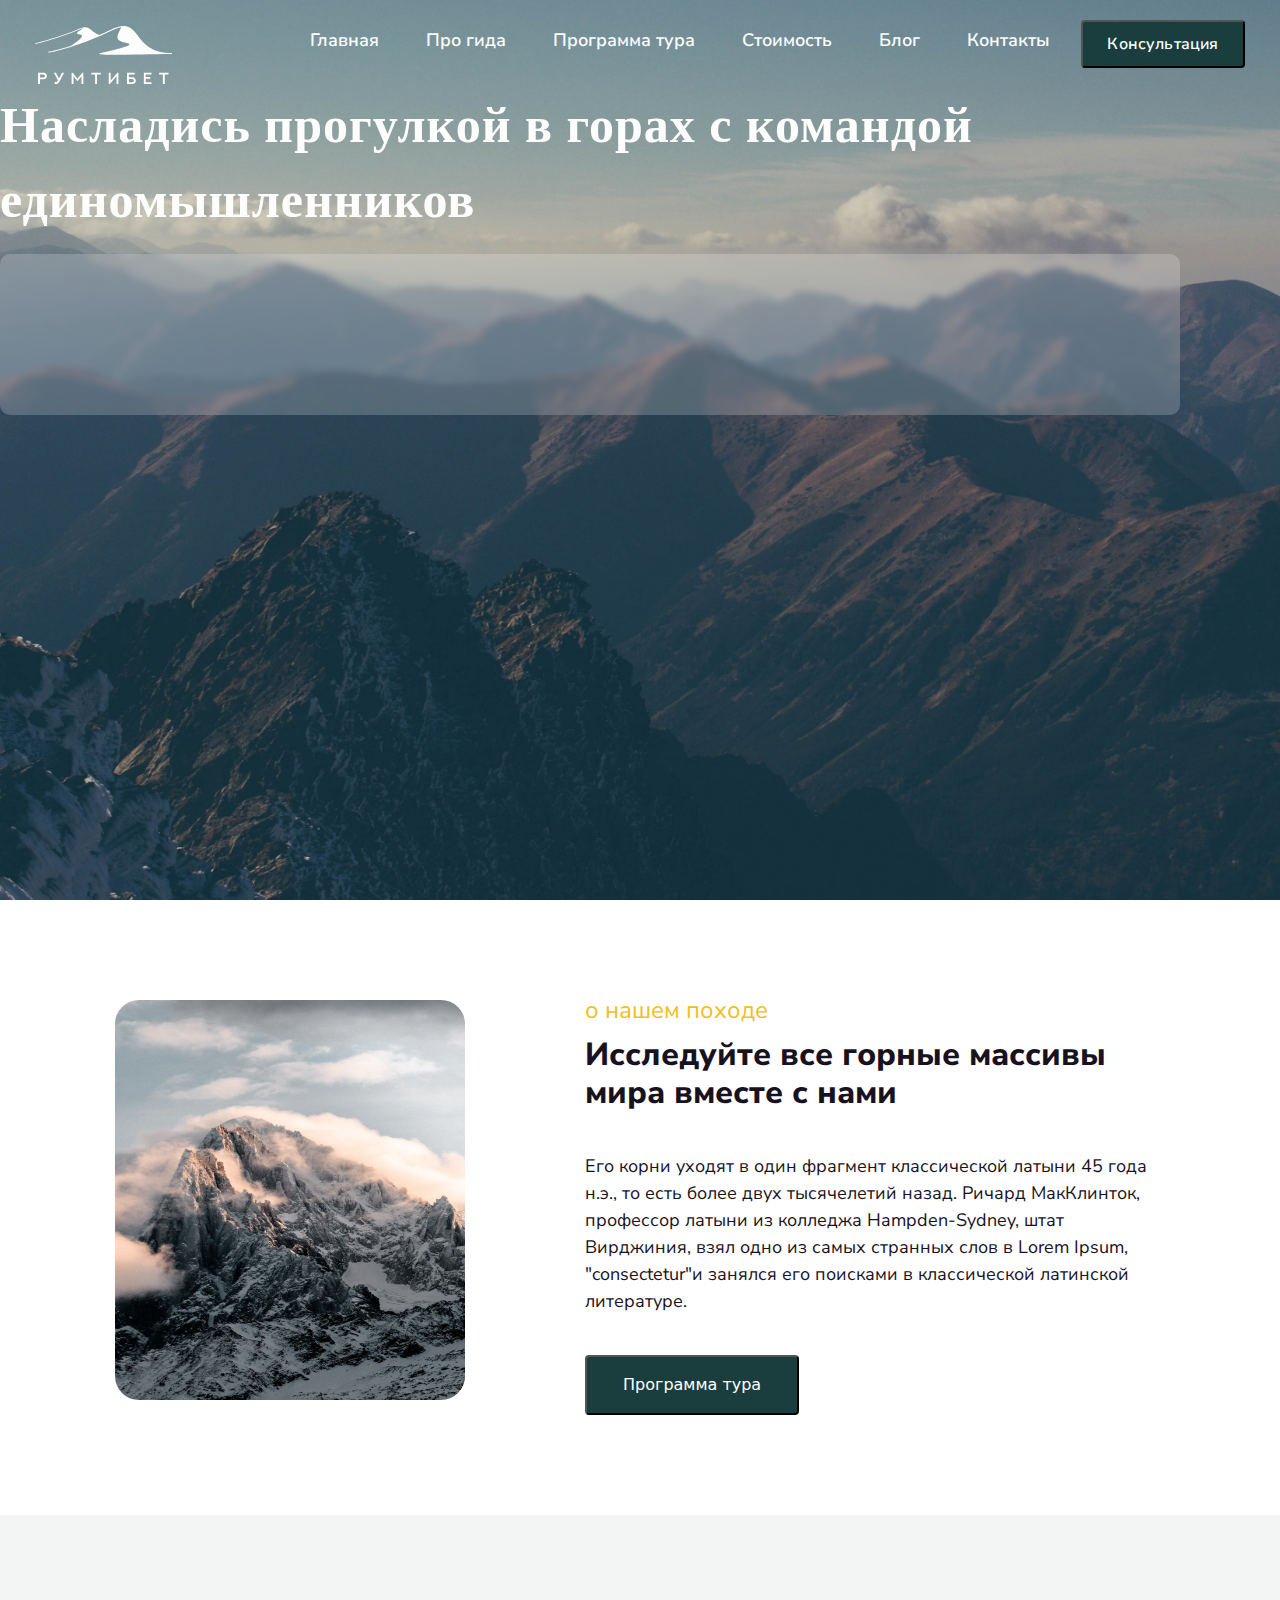
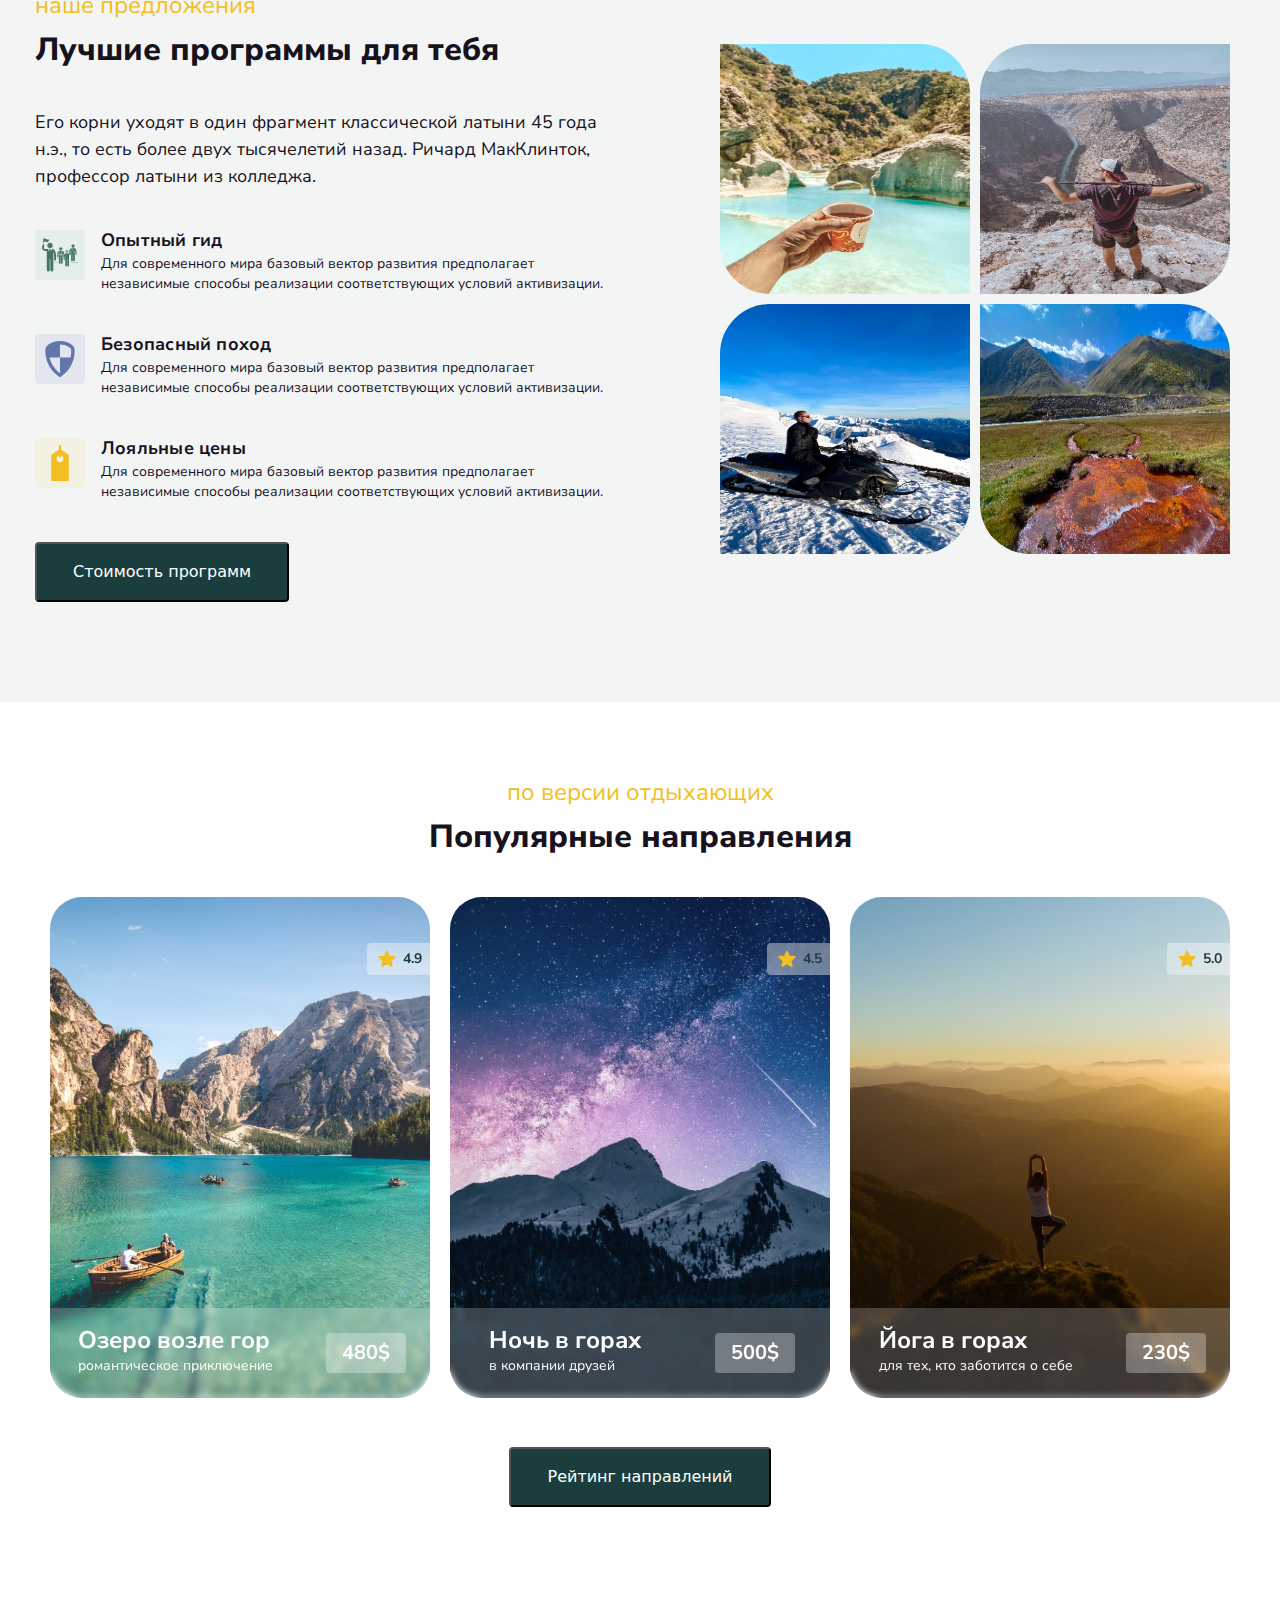
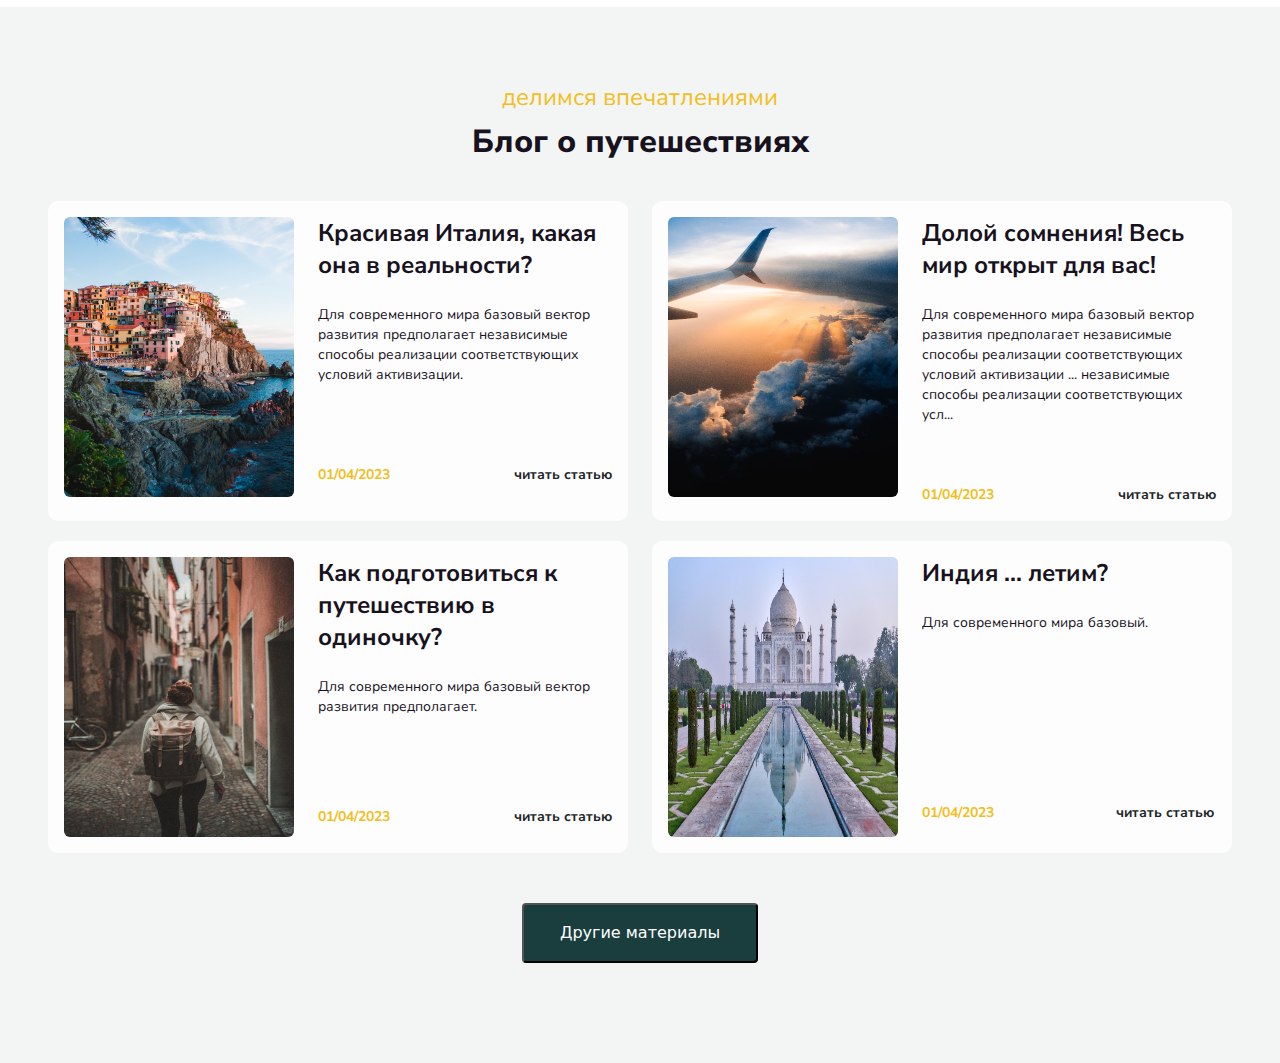
==== index.html @ 2db2cd00 "third commit" ====
<!DOCTYPE html>
<html lang="en">

<head>
    <meta charset="UTF-8">
    <meta name="viewport" content="width=device-width, initial-scale=1.0">
    <title>Румтибет</title>
    <link rel="stylesheet" href="./css/bootstrap.min.css">
    <link rel="stylesheet" href="./css/styles.css">
</head>

<body>
    <!--Header section-->
    <header class="header-page">
        <div class="header-nav">
            <a href="#!" class="logo"><img src="./imgs/1page/logo.svg" alt=""></a>
            <nav id="nav" class="nav">
                <ul class="nav-list">
                    <li class="nav-item"><a href="#!" class="nav-link">Главная</a></li>
                    <li class="nav-item"><a href="#!" class="nav-link">Про гида</a></li>
                    <li class="nav-item"><a href="#!" class="nav-link">Программа тура</a></li>
                    <li class="nav-item"><a href="#!" class="nav-link">Стоимость</a></li>
                    <li class="nav-item"><a href="#!" class="nav-link">Блог</a></li>
                    <li class="nav-item"><a href="#!" class="nav-link">Контакты</a></li>
                    <li> <button class="header-button" type="button">Консультация</button> </li>
                </ul>
            </nav>
        </div>

        <div class="header-text">
            <p>Насладись прогулкой в горах
                с командой единомышленников</p>
        </div>
        <div class="find-container">

        </div>
    </header>
    <!--Our trip section-->
    <section class="our-trip d-flex justify-content-center align-items-center">
        <div class="our-trip-container d-flex justify-content-center align-content-center">
            <div class="media">
                <img class="our-trip-pic" src="./imgs/2page/pic2.jfif" alt="">
            </div>
            <div class="text-container">
                <p class="header">
                    о нашем походе
                </p>
                <p class="sub-header">
                    Исследуйте все горные массивы мира вместе с нами
                </p>
                <p class="body-text">
                    Его корни уходят в один фрагмент классической латыни 45 года н.э., то есть более двух тысячелетий
                    назад. Ричард МакКлинток, профессор латыни из колледжа Hampden-Sydney, штат Вирджиния, взял одно из
                    самых странных слов в Lorem Ipsum, "consectetur"и занялся его поисками в классической латинской
                    литературе.
                </p>
                <a href="#" class="text-decoration-none"><button class="our-trip-button text-white"
                        type="submit">Программа
                        тура</button></a>
            </div>
        </div>
    </section>
    <!--Suggestions section-->
    <section class="suggestions">
        <div class="suggestions-content d-flex justify-content-center align-content-center">
            <div class="suggestions-text">
                <p class="header">
                    наше предложения
                </p>
                <p class="sub-header">
                    Лучшие программы для тебя </p>
                <p class="body-text">
                    Его корни уходят в один фрагмент классической латыни 45 года н.э., то есть более двух тысячелетий
                    назад. Ричард МакКлинток, профессор латыни из колледжа.
                </p>
                <div class="guide d-flex">
                    <div class="green-container d-flex justify-content-center align-content-center"><img
                            class="green-icon" src="./imgs/3page/icon1.svg" alt=""></div>
                    <div>
                        <p class="header">Опытный гид</p>
                        <p class="sub-header">Для современного мира базовый вектор развития предполагает независимые
                            способы реализации
                            соответствующих условий активизации.</p>
                    </div>
                </div>
                <div class="guide d-flex">
                    <div class="blue-container d-flex justify-content-center align-content-center"><img
                            class="blue-icon" src="./imgs/3page/icon2.svg" alt=""></div>
                    <div>
                        <p class="header">Безопасный поход</p>
                        <p class="sub-header">Для современного мира базовый вектор развития предполагает независимые
                            способы реализации соответствующих условий активизации.</p>
                    </div>
                </div>
                <div class="guide d-flex">
                    <div class="yellow-container d-flex justify-content-center align-content-center"><img
                            class="yellow-icon" src="./imgs/3page/icon3.svg" alt=""></div>
                    <div>
                        <p class="header">Лояльные цены</p>
                        <p class="sub-header">Для современного мира базовый вектор развития предполагает независимые
                            способы реализации соответствующих условий активизации.</p>
                    </div>
                </div>
                <a href="#" class="text-decoration-none"><button class="suggestions-button text-white"
                        type="submit">Стоимость программ</button></a>
            </div>
            <div class="suggestions-pics d-flex flex-wrap justify-content-center align-content-center">
                <img class="img1" src="./imgs/3page/coffee.jfif" alt="">
                <img class="img2" src="./imgs/3page/traveler.jfif" alt="">
                <img class="img3" src="./imgs/3page/snow.jfif" alt="">
                <img class="img4" src="./imgs/3page/mountains.jfif" alt="">
            </div>
        </div>
    </section>
    <!--Popular section-->
    <section class="popular">
        <div class="popular-content">
            <div class="popular-text text-center">
                <p class="header">по версии отдыхающих</p>
                <p class="sub-header">Популярные направления</p>
            </div>
            <div class="popular-tours d-flex justify-content-center align-content-center">
                <div class="lake-card position-relative">
                    <img src="./imgs/4page/sea.jfif" alt="">
                    <div class="tour-rating position-absolute d-flex align-items-center">
                        <svg xmlns="http://www.w3.org/2000/svg" width="24" height="24" viewBox="0 0 24 24" fill="none">
                            <path
                                d="M12 17.27L16.15 19.78C16.91 20.24 17.84 19.56 17.64 18.7L16.54 13.98L20.21 10.8C20.88 10.22 20.52 9.12 19.64 9.04999L14.81 8.64L12.92 4.17999C12.58 3.36999 11.42 3.36999 11.08 4.17999L9.19 8.62999L4.36 9.03999C3.48 9.10999 3.12 10.21 3.79 10.79L7.46 13.97L6.36 18.69C6.16 19.55 7.09 20.23 7.85 19.77L12 17.27Z"
                                fill="#F2BE22" />
                        </svg>
                        <p class="rating-number m-0">4.9</p>
                    </div>
                    <div class="tour-price d-flex justify-content-around align-items-center">
                        <p class="header m-1">Озеро возле гор <br> <span class="sub-header">романтическое
                                приключение</span>
                        </p>
                        <div class="price-card p-0 d-flex justify-content-center align-content-center">
                            <p class="price-tag">480$</p>
                        </div>
                    </div>
                </div>
                <div class="mountain-card position-relative">
                    <img src="./imgs/4page/nightstars.jfif" alt="">
                    <div class="tour-rating position-absolute d-flex align-items-center">
                        <svg xmlns="http://www.w3.org/2000/svg" width="24" height="24" viewBox="0 0 24 24" fill="none">
                            <path
                                d="M12 17.27L16.15 19.78C16.91 20.24 17.84 19.56 17.64 18.7L16.54 13.98L20.21 10.8C20.88 10.22 20.52 9.12 19.64 9.04999L14.81 8.64L12.92 4.17999C12.58 3.36999 11.42 3.36999 11.08 4.17999L9.19 8.62999L4.36 9.03999C3.48 9.10999 3.12 10.21 3.79 10.79L7.46 13.97L6.36 18.69C6.16 19.55 7.09 20.23 7.85 19.77L12 17.27Z"
                                fill="#F2BE22" />
                        </svg>
                        <p class="rating-number m-0">4.5</p>
                    </div>
                    <div class="tour-price d-flex justify-content-around align-items-center">
                        <p class="header m-1">Ночь в горах <br> <span class="sub-header">в компании друзей</span>
                        </p>
                        <div class="price-card p-0 d-flex justify-content-center align-content-center">
                            <p class="price-tag">500$</p>
                        </div>
                    </div>
                </div>
                <div class="sunrise-card position-relative">
                    <img src="./imgs/4page/sunriseyoga.jfif" alt="">
                    <div class="tour-rating position-absolute d-flex align-items-center">
                        <svg xmlns="http://www.w3.org/2000/svg" width="24" height="24" viewBox="0 0 24 24" fill="none">
                            <path
                                d="M12 17.27L16.15 19.78C16.91 20.24 17.84 19.56 17.64 18.7L16.54 13.98L20.21 10.8C20.88 10.22 20.52 9.12 19.64 9.04999L14.81 8.64L12.92 4.17999C12.58 3.36999 11.42 3.36999 11.08 4.17999L9.19 8.62999L4.36 9.03999C3.48 9.10999 3.12 10.21 3.79 10.79L7.46 13.97L6.36 18.69C6.16 19.55 7.09 20.23 7.85 19.77L12 17.27Z"
                                fill="#F2BE22" />
                        </svg>
                        <p class="rating-number m-0">5.0</p>
                    </div>
                    <div class="tour-price d-flex justify-content-around align-items-center">
                        <p class="header m-1">Йога в горах <br> <span class="sub-header">для тех, кто заботится о
                                себе</span>
                        </p>
                        <div class="price-card p-0 d-flex justify-content-center align-content-center">
                            <p class="price-tag">230$</p>
                        </div>
                    </div>
                </div>
            </div>
            <div class="d-flex justify-content-center align-content-center">
                <a href="#" class=""><button class="popular-button text-white" type="submit">Рейтинг
                        направлений</button></a>
            </div>
        </div>
    </section>
    <!--Blog section-->
    <section class="blog">
        <div class="blog-container">
            <div class="blog-text text-center">
                <p class="header">делимся впечатлениями</p>
                <p class="sub-header">Блог о путешествиях</p>
            </div>
            <div class="cards-container d-flex justify-content-center align-content-center flex-wrap">
                <div class="blog-card d-flex">
                    <img src="./imgs/5page/mountain-house.jfif" alt="">
                    <div class="card-text">
                        <p class="card-header">Красивая Италия, какая она в реальности?</p>
                        <p class="card-body">Для современного мира базовый вектор развития предполагает независимые
                            способы
                            реализации соответствующих условий активизации.</p>
                        <div class="card-footer1 d-flex justify-content-between align-items-center">
                            <p class="card-date m-0">01/04/2023</p>
                            <a class=" card-link text-decoration-none text-dark" href="#!">читать статью</a>
                        </div>
                    </div>
                </div>
                <div class="blog-card d-flex">
                    <img src="./imgs/5page/airplane.jfif" alt="">
                    <div class="card-text">
                        <p class="card-header">Долой сомнения! Весь мир открыт для вас!</p>
                        <p class="card-body">Для современного мира базовый вектор развития предполагает независимые
                            способы
                            реализации соответствующих условий активизации ... независимые способы реализации
                            соответствующих усл...</p>
                        <div class="card-footer2 d-flex justify-content-between align-items-center">
                            <p class="card-date m-0">01/04/2023</p>
                            <a class=" card-link text-decoration-none text-dark" href="#!">читать статью</a>
                        </div>
                    </div>
                </div>
                <div class="blog-card d-flex">
                    <img src="./imgs/5page/alone-traveller.jfif" alt="">
                    <div class="card-text">
                        <p class="card-header">Как подготовиться к путешествию в одиночку?</p>
                        <p class="card-body">Для современного мира базовый
                            вектор развития предполагает.</p>
                        <div class="card-footer3 d-flex justify-content-between align-items-center">
                            <p class="card-date m-0">01/04/2023</p>
                            <a class=" card-link text-decoration-none text-dark" href="#!">читать статью</a>
                        </div>
                    </div>
                </div>
                <div class="blog-card d-flex">
                    <img src="./imgs/5page/taj-mahal.jfif" alt="">
                    <div class="card-text">
                        <p class="card-header">Индия ... летим?</p>
                        <p class="card-body">Для современного мира базовый.</p>
                        <div class="card-footer4 d-flex justify-content-between align-items-center align-content-center">
                            <p class="card-date m-0">01/04/2023</p>
                            <a class="card-link text-decoration-none text-dark link-india" href="#!">читать статью</a>
                        </div>
                    </div>
                </div>
            </div>
            <div class="d-flex justify-content-center align-content-center">
                <a href="#" class=""><button class="blog-button text-white" type="submit">Другие материалы</button></a>

            </div>
        </div>
    </section>
    <script src="./js/index.js"></script>
    <script src="./js/bootstrap.bundle.min.js"></script>
</body>

</html>
---- css/styles.css ----
@import url('https://fonts.googleapis.com/css2?family=Nunito+Sans:opsz,wght@6..12,200;6..12,300;6..12,400;6..12,500;6..12,600&display=swap');

.header-page {
    background-image: url(../imgs/1page/main-bg.png);
    background-repeat: no-repeat;
    width: 100%;
    background-size: cover;
    height: 100vh;
}

.header-nav {
    display: flex;
    justify-content: center;
    align-items: center;
    padding-top: 16px;
    font-family: "Nunito Sans";
}

.logo {
    margin-right: 90px;
}

.nav-list {
    display: flex;
    column-gap: 15px;
    font-weight: 600;
    font-size: 18px;
    line-height: normal;
    list-style-type: none;
    font-style: normal;
}

.nav-link {
    color: #FDFDFD;
}

.header-button {
    color: #FDFDFD;
    font-family: "Nunito Sans";
    font-size: 16px;
    font-weight: 600;
    line-height: 20px;
    letter-spacing: 0.192px;
    display: inline-flex;
    padding: 12px 24px;
    border-radius: 4px;
    background: #1A3E3E;
}

.header-text {
    width: 1080px;
    color: #FDFDFD;
    font-family: "NEXT ART";
    font-size: 50px;
    font-style: normal;
    font-weight: 700;
    line-height: 150%;
    letter-spacing: 1px;
}

.find-container {
    width: 1180px;
    height: 161px;
    flex-shrink: 0;
    border-radius: 10px;
    background: rgba(255, 255, 255, 0.20);
    backdrop-filter: blur(3px);
}

.our-trip-container {
    padding: 100px 0 100px 0;
    gap: 120px;
}

.our-trip-pic {
    width: 350px;
    height: 400px;
    flex-shrink: 0;
    border-radius: 24px;
    background: url(../imgs/2page/pic2.jfif), lightgray 50% / cover no-repeat, #D9D9D9;
}

.text-container {
    max-width: 580px;
    height: auto;
}

.header {
    color: #F2BE22;
    font-family: "Nunito Sans";
    font-size: 24px;
    font-style: normal;
    font-weight: 400;
    line-height: 20px;
}

.sub-header {
    color: #18121E;
    font-family: "Nunito Sans";
    font-size: 32px;
    font-style: normal;
    font-weight: 800;
    line-height: 120%;
    margin-bottom: 40px;
}

.body-text {
    color: #18121E;
    font-family: "Nunito Sans";
    font-size: 18px;
    font-style: normal;
    font-weight: 400;
    line-height: 150%;
    margin-bottom: 40px;
}

.our-trip-button {
    display: flex;
    padding: 16px 36px;
    justify-content: center;
    align-items: center;
    gap: 10px;
    border-radius: 4px;
    background: #1A3E3E;
}

.suggestions {
    background: #F3F5F4;
}

.suggestions-content {
    padding: 80px 0 100px 0;
    gap: 90px;
}

.suggestions-text {
    max-width: 580px;
}

.guide {
    gap: 16px;
    color: #18121E;
    font-family: "Nunito Sans";
}

.guide .header {
    color: #18121E;
    font-size: 18px;
    font-style: normal;
    font-weight: 700;
    line-height: 20px;
    /* 111.111% */
    letter-spacing: 0.216px;
}

.guide .sub-header {
    margin-top: -12px;
    font-size: 14px;
    font-style: normal;
    font-weight: 400;
    line-height: 20px;
    /* 142.857% */
}

.green-container,
.blue-container,
.yellow-container {
    width: 50px;
    height: 50px;
    flex-shrink: 0;
    border-radius: 4px;
}

.green-container {
    background: #E5EEEB;
}

.blue-container {
    background: #E3E6EE;
}

.yellow-container {
    background: #F3F1E1;
}

.green-icon,
.blue-icon,
.yellow-icon {
    padding: 7px;
}

.suggestions-button {
    display: flex;
    padding: 16px 36px;
    justify-content: center;
    align-items: center;
    gap: 10px;
    border-radius: 4px;
    background: #1A3E3E;
}

.suggestions-pics {
    gap: 10px;
    max-width: 540px;
}

.suggestions-pics .img1,
.img4 {
    width: 250px;
    height: 250px;
    flex-shrink: 0;
    border-radius: 0px 50px;
    background: lightgray 50% / cover no-repeat, #D9D9D9;
}

.suggestions-pics .img2,
.img3 {
    width: 250px;
    height: 250px;
    flex-shrink: 0;
    border-radius: 50px 0px;
    background: lightgray 50% / cover no-repeat, #D9D9D9;
}

.popular-content {
    padding: 80px 0 100px 0;
}

.popular-tours {
    gap: 20px;
    margin-bottom: 50px;
}

.popular-tours img {
    object-fit: cover;
    width: 380px;
    height: 500px;
    flex-shrink: 0;
    border-radius: 32px;
    background: lightgray 50% / cover no-repeat, #D9D9D9;
}

.tour-rating {
    padding: 4px 8px;
    gap: 4px;
    border-radius: 4px 0px 0px 4px;
    background: rgba(253, 253, 253, 0.40);
    backdrop-filter: blur(2px);
    top: 46px;
    right: 0px;
}

.rating-number {
    color: #1A3E3E;
    font-family: "Nunito Sans";
    font-size: 14px;
    font-style: normal;
    font-weight: 700;
    line-height: 18px;
    /* 128.571% */
}

.tour-price {
    position: absolute;
    bottom: -1px;
    width: 380px;
    height: 90px;
    flex-shrink: 0;
    border-radius: 0px 0px 32px 32px;
    background: rgba(255, 255, 255, 0.20);
    backdrop-filter: blur(3px);
}

.tour-price .header {
    color: #FDFDFD;
    font-family: "Nunito Sans";
    font-size: 24px;
    font-style: normal;
    font-weight: 700;
    line-height: 90%;

}

.tour-price .sub-header {
    color: #FDFDFD;
    font-family: "Nunito Sans";
    font-size: 14px;
    font-style: normal;
    font-weight: 400;
    line-height: 18px;
}

.price-card {
    max-width: 86px;
    max-height: 40px;
    display: inline-flex;
    padding: 8px 16px;
    border-radius: 4px;
    background: rgba(255, 255, 255, 0.30);
}

.price-tag {
    color: #FDFDFD;
    font-family: "Nunito Sans";
    font-size: 20px;
    font-style: normal;
    font-weight: 700;
    line-height: 24px;
    padding: 8px 16px;
}

.popular-button {
    display: inline-flex;
    padding: 16px 36px;
    justify-content: center;
    align-items: center;
    gap: 10px;
    border-radius: 4px;
    background: #1A3E3E;
}

.blog {
    background: #F3F5F4;
}

.blog-container {
    padding: 80px 0 100px 0;
}

.cards-container {
    row-gap: 20px;
    column-gap: 24px;
    font-family: "Nunito Sans";
    margin-bottom: 50px;
}

.blog-card {
    width: 580px;
    padding: 16px;
    align-items: flex-start;
    gap: 24px;
    border-radius: 10px;
    background: #FDFDFD;
}

.blog-card:hover {
    box-shadow: 0px 0px 15px 0px rgba(24, 18, 30, 0.12);

    .card-header {
        text-decoration: underline;
    }

    .card-link {
        text-decoration: underline !important;
    }
}

.cards-container img {
    width: 230px;
    height: 280px;
    flex-shrink: 0;
    border-radius: 6px;
    background: lightgray 50% / cover no-repeat, #D9D9D9;
}

.card-text {
    max-width: 100%;
}

.card-header {
    align-self: stretch;
    color: #18121E;
    font-size: 24px;
    font-style: normal;
    font-weight: 700;
    line-height: 32px;
    margin-bottom: 24px;
}

.card-body {
    flex: 1 0 0;
    align-self: stretch;
    overflow: hidden;
    color: #18121E;
    text-overflow: ellipsis;
    white-space: wrap;
    font-size: 14px;
    font-style: normal;
    font-weight: 400;
    line-height: 20px;
}

.card-date {
    color: #F2BE22;
    font-size: 14px;
    font-style: normal;
    font-weight: 700;
    line-height: 20px;
}

.card-link {
    color: #1A3E3E;
    font-size: 14px;
    font-style: normal;
    font-weight: 700;
    line-height: 20px;
}

.link-india {
    margin-left: 122px;
}

.card-footer1 {
    margin-top: 80px;
}

.card-footer2 {
    margin-top: 60px;
}

.card-footer3 {
    margin-top: 90px;
}

.card-footer4 {
    margin-top: 170px;
}

.blog-button {
    display: inline-flex;
    padding: 16px 36px;
    justify-content: center;
    align-items: center;
    gap: 10px;
    border-radius: 4px;
    background: #1A3E3E;
}
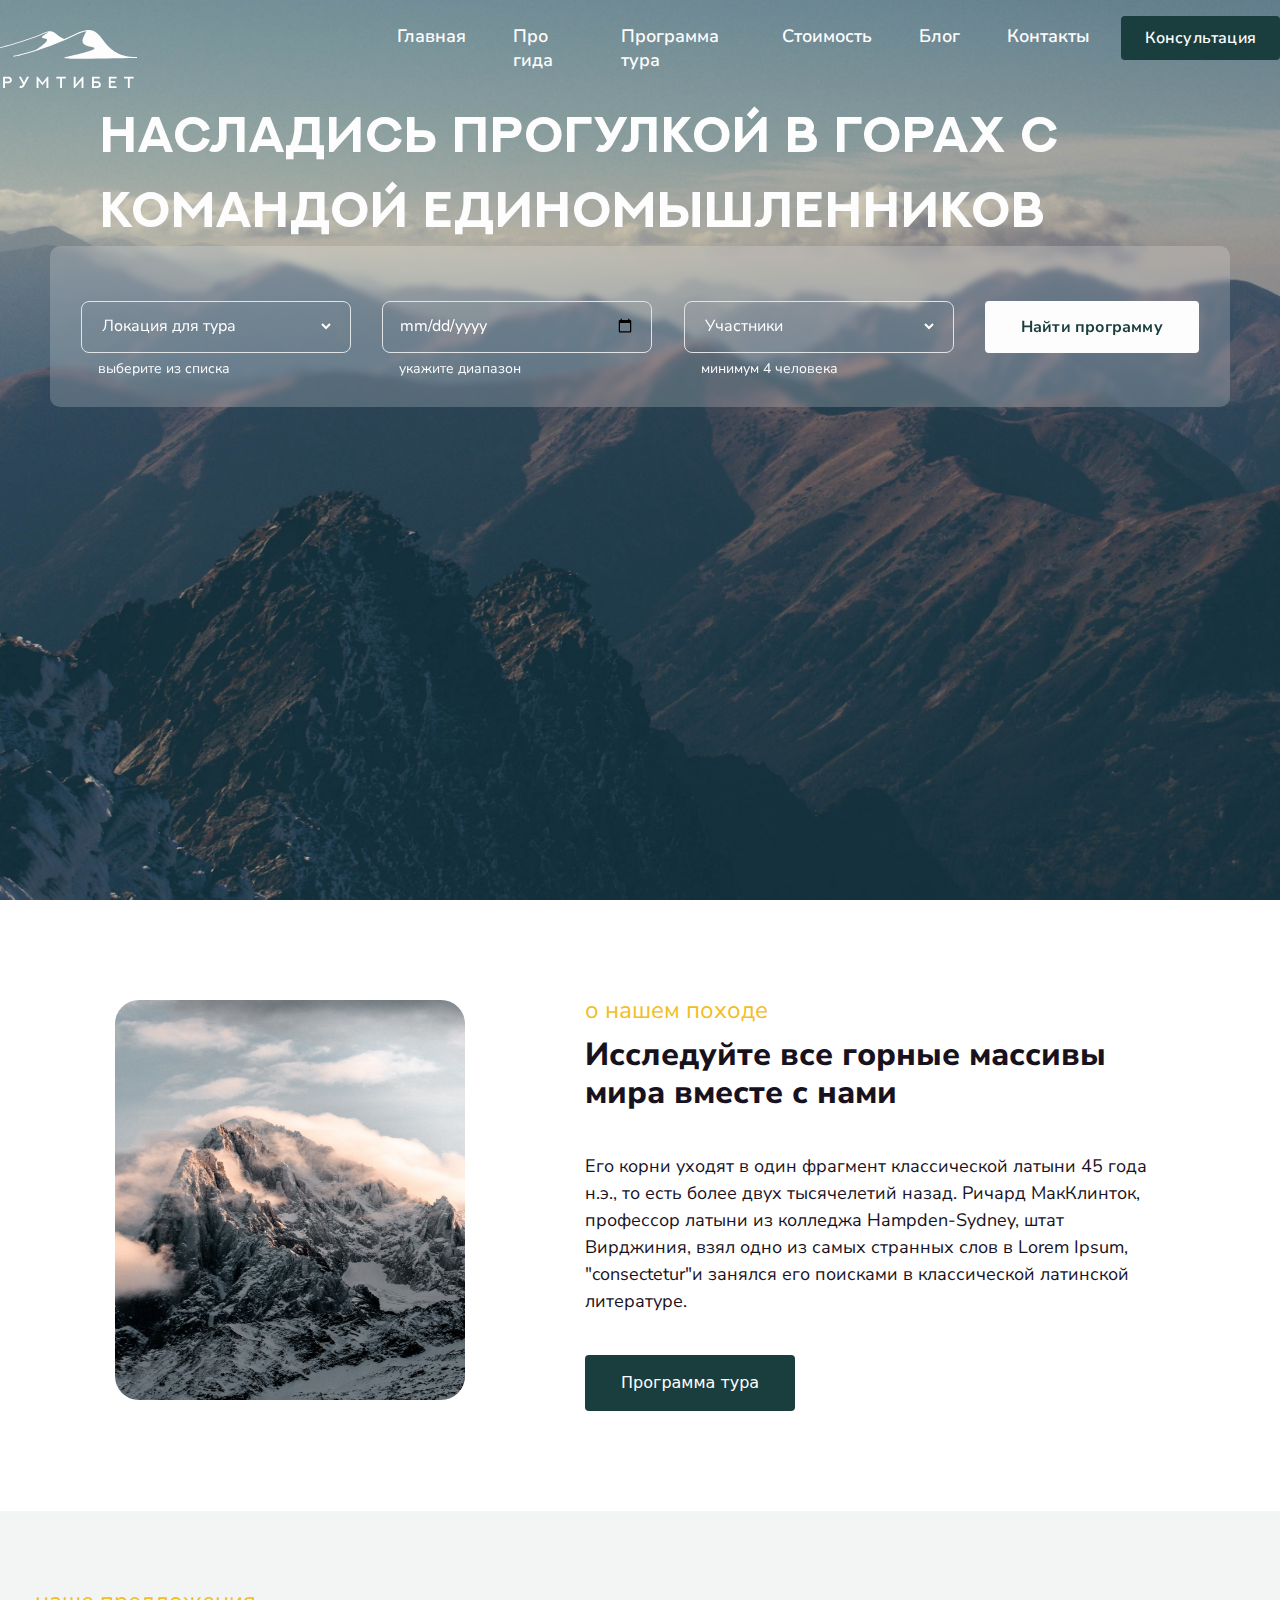
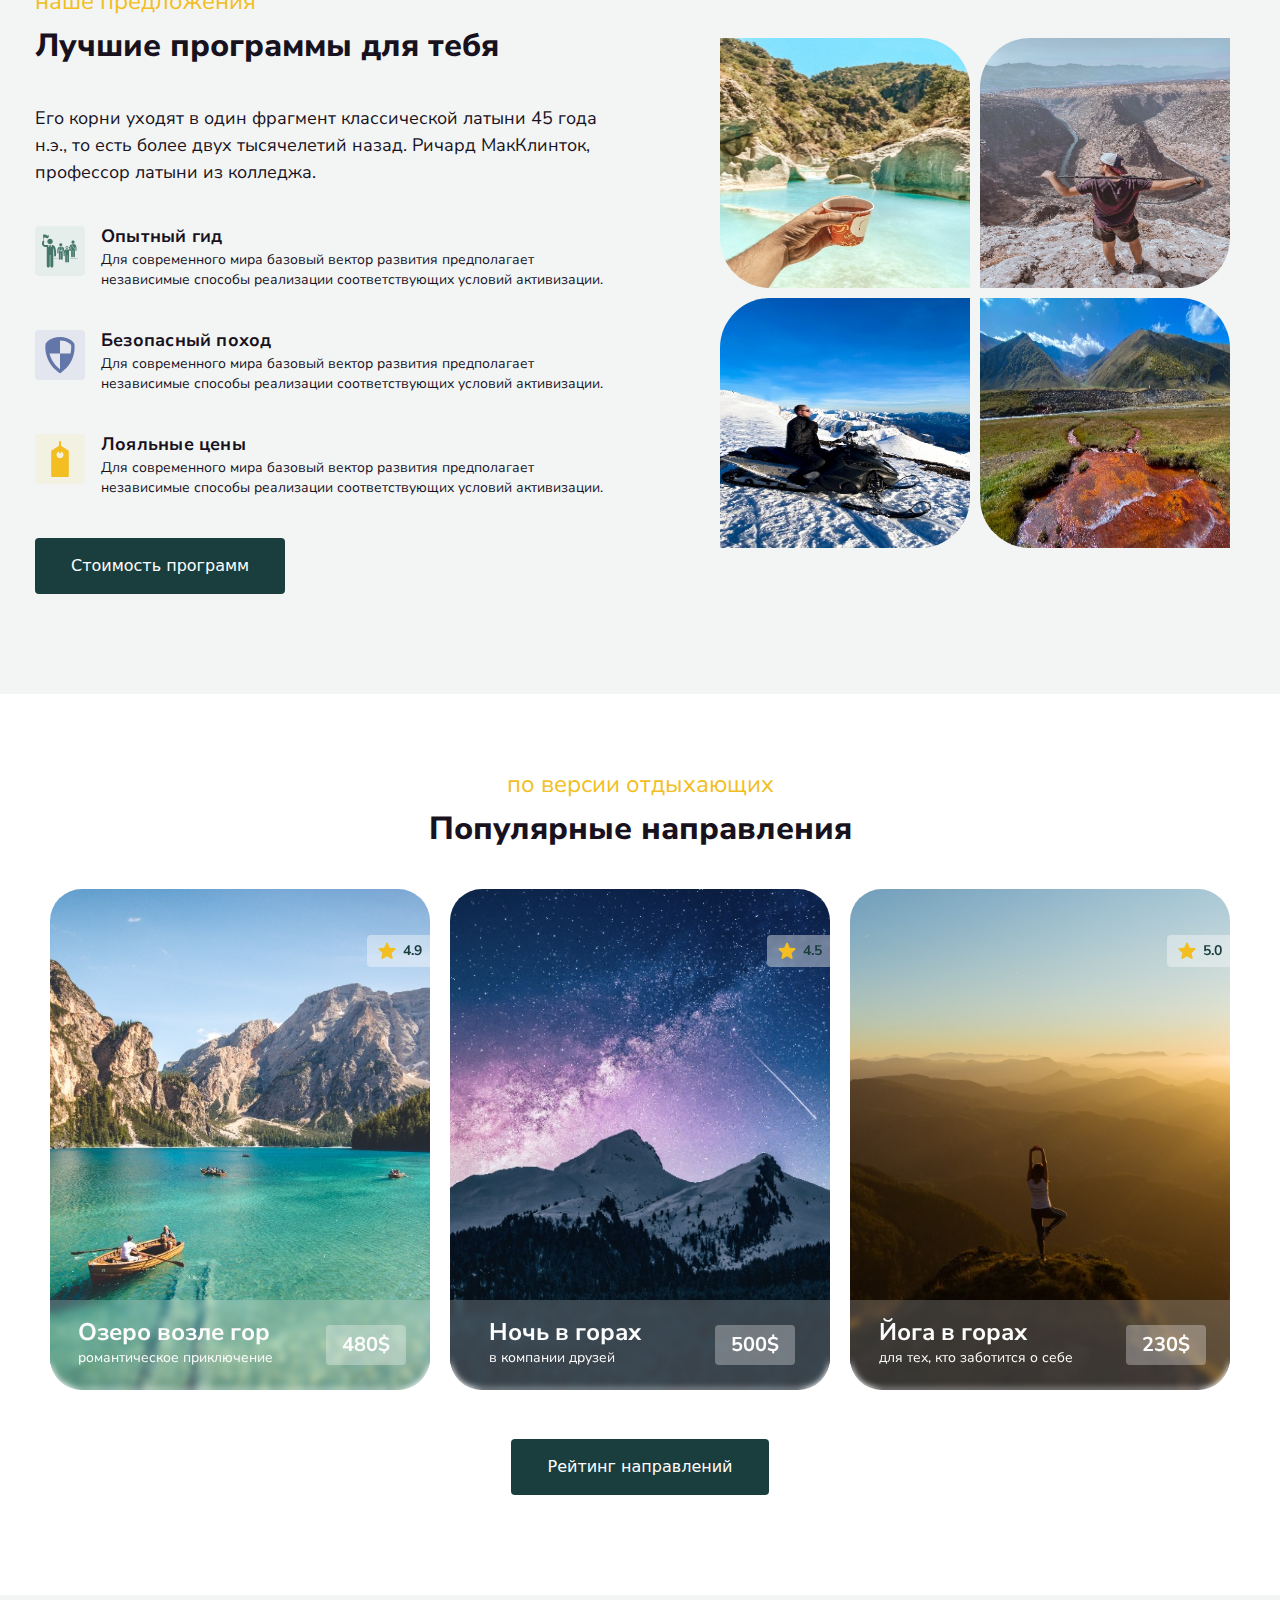
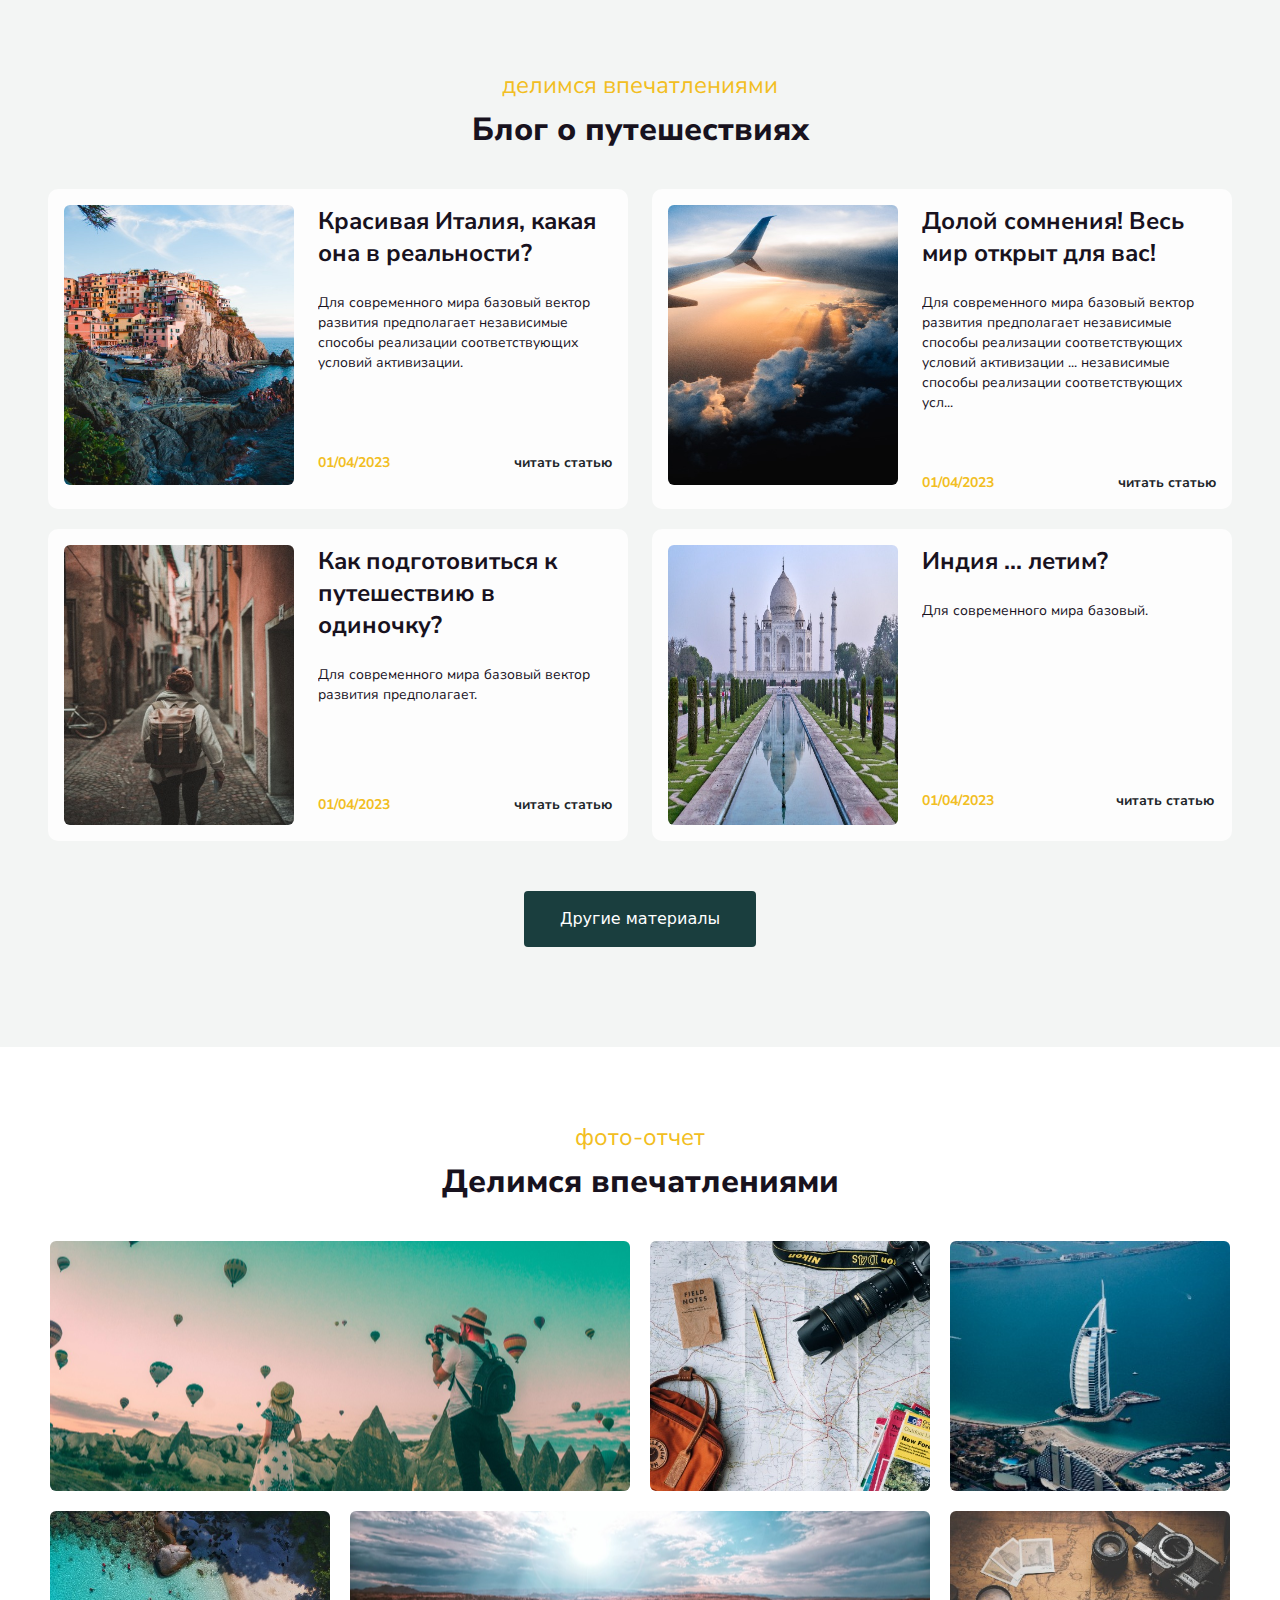
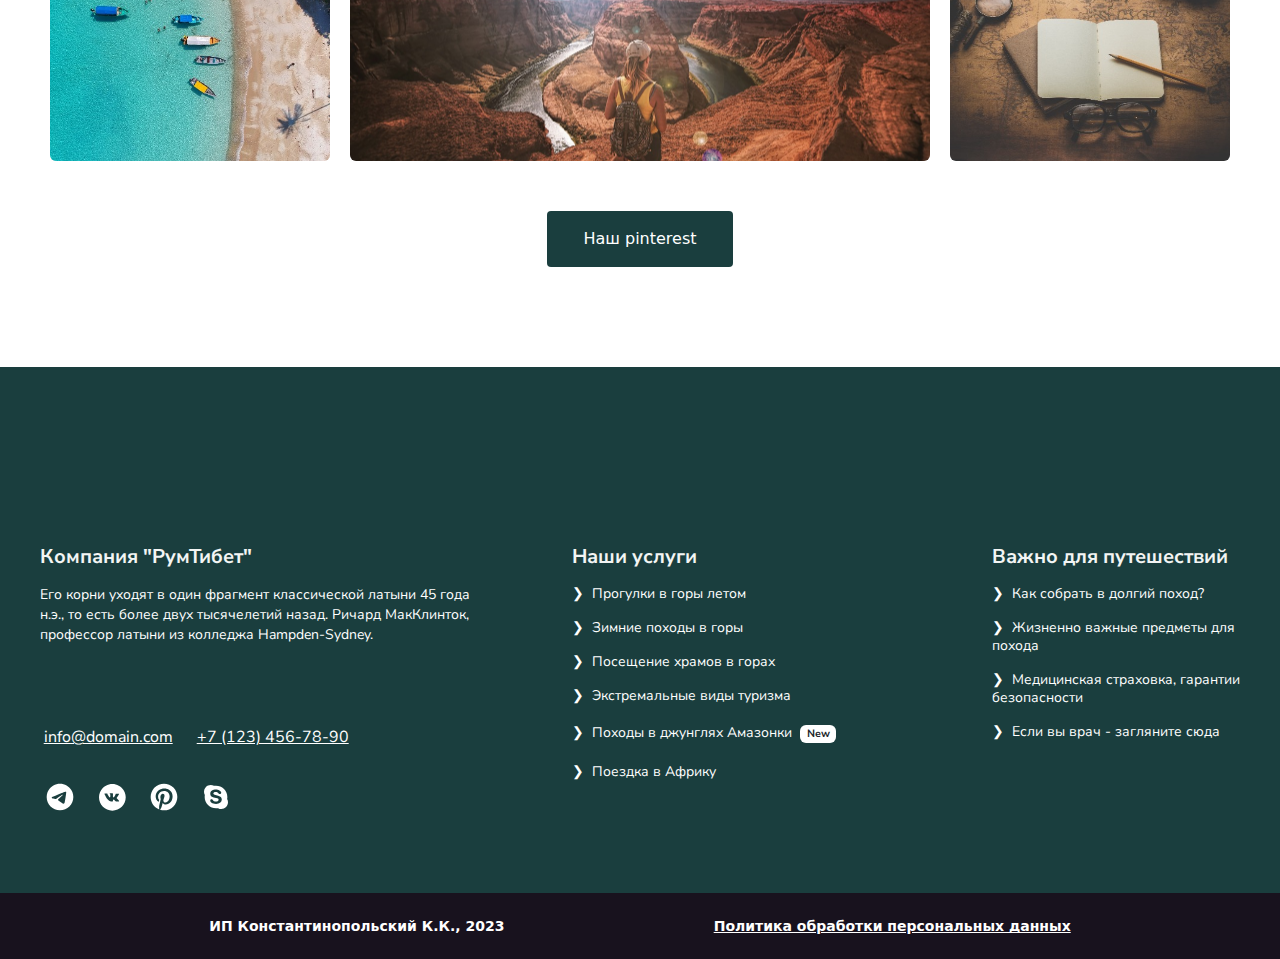
==== commit a2442dbb: "fourth commit" ====
--- a/index.html
+++ b/index.html
@@ -4,7 +4,7 @@
 <head>
     <meta charset="UTF-8">
     <meta name="viewport" content="width=device-width, initial-scale=1.0">
-    <title>Румтибет</title>
+    <title>РумТибет</title>
     <link rel="stylesheet" href="./css/bootstrap.min.css">
     <link rel="stylesheet" href="./css/styles.css">
 </head>
@@ -22,17 +22,47 @@
                     <li class="nav-item"><a href="#!" class="nav-link">Стоимость</a></li>
                     <li class="nav-item"><a href="#!" class="nav-link">Блог</a></li>
                     <li class="nav-item"><a href="#!" class="nav-link">Контакты</a></li>
-                    <li> <button class="header-button" type="button">Консультация</button> </li>
+                    <li> <button class="header-button border-0" type="button">Консультация</button> </li>
                 </ul>
             </nav>
         </div>
-
-        <div class="header-text">
-            <p>Насладись прогулкой в горах
+        <div class="header-content d-flex flex-column align-content-center align-items-center">
+            <p class="header-text p-0 m-0">Насладись прогулкой в горах
                 с командой единомышленников</p>
-        </div>
-        <div class="find-container">
-
+            <div class="find-program d-flex justify-content-evenly align-items-center">
+                <div class="custom-select d-flex flex-column">
+                    <select class="bg-transparent border-0 text-white">
+                        <option value="0">Локация для тура</option>
+                        <option value="1">Италия</option>
+                        <option value="2">Индия</option>
+                        <option value="3">Монако</option>
+                    </select>
+                    <div>
+                        <p class="find-text">выберите из списка</p>
+                    </div>
+                </div>
+                <div class="find-date d-flex flex-column">
+                    <div class="d-flex flex-column">
+                        <input class="bg-transparent border-0 text-white" type="date" id="date" name="date">
+                    </div>
+                    <div>
+                        <p class="find-text">укажите диапазон</p>
+                    </div>
+                </div>
+                <div class="custom-select d-flex flex-column">
+                    <select class="bg-transparent border-0 text-white">
+                        <option value=" 0">Участники</option>
+                        <option value="1">4 человека</option>
+                        <option value="2">8 человека</option>
+                        <option value="3">12 человека</option>
+                    </select>
+                    <div>
+                        <p class="find-text">минимум 4 человека</p>
+                    </div>
+                </div>
+                <a class="text-decoration-none" href=""><button type="" class="find-button border-0">Найти
+                        программу</button></a>
+            </div>
         </div>
     </header>
     <!--Our trip section-->
@@ -54,8 +84,7 @@
                     самых странных слов в Lorem Ipsum, "consectetur"и занялся его поисками в классической латинской
                     литературе.
                 </p>
-                <a href="#" class="text-decoration-none"><button class="our-trip-button text-white"
-                        type="submit">Программа
+                <a href="#" class="text-decoration-none"><button class="main-button border-0" type="submit">Программа
                         тура</button></a>
             </div>
         </div>
@@ -101,8 +130,8 @@
                             способы реализации соответствующих условий активизации.</p>
                     </div>
                 </div>
-                <a href="#" class="text-decoration-none"><button class="suggestions-button text-white"
-                        type="submit">Стоимость программ</button></a>
+                <a href="#" class="text-decoration-none"><button class="main-button border-0" type="submit">Стоимость
+                        программ</button></a>
             </div>
             <div class="suggestions-pics d-flex flex-wrap justify-content-center align-content-center">
                 <img class="img1" src="./imgs/3page/coffee.jfif" alt="">
@@ -134,9 +163,10 @@
                         <p class="header m-1">Озеро возле гор <br> <span class="sub-header">романтическое
                                 приключение</span>
                         </p>
-                        <div class="price-card p-0 d-flex justify-content-center align-content-center">
+                        <div class="price-card p-0">
                             <p class="price-tag">480$</p>
                         </div>
+
                     </div>
                 </div>
                 <div class="mountain-card position-relative">
@@ -152,7 +182,7 @@
                     <div class="tour-price d-flex justify-content-around align-items-center">
                         <p class="header m-1">Ночь в горах <br> <span class="sub-header">в компании друзей</span>
                         </p>
-                        <div class="price-card p-0 d-flex justify-content-center align-content-center">
+                        <div class="price-card p-0">
                             <p class="price-tag">500$</p>
                         </div>
                     </div>
@@ -171,14 +201,14 @@
                         <p class="header m-1">Йога в горах <br> <span class="sub-header">для тех, кто заботится о
                                 себе</span>
                         </p>
-                        <div class="price-card p-0 d-flex justify-content-center align-content-center">
+                        <div class="price-card p-0">
                             <p class="price-tag">230$</p>
                         </div>
                     </div>
                 </div>
             </div>
             <div class="d-flex justify-content-center align-content-center">
-                <a href="#" class=""><button class="popular-button text-white" type="submit">Рейтинг
+                <a href="#" class="text-decoration-none"><button class="main-button border-0" type="submit">Рейтинг
                         направлений</button></a>
             </div>
         </div>
@@ -218,34 +248,105 @@
                         </div>
                     </div>
                 </div>
-                <div class="blog-card d-flex">
-                    <img src="./imgs/5page/alone-traveller.jfif" alt="">
-                    <div class="card-text">
-                        <p class="card-header">Как подготовиться к путешествию в одиночку?</p>
-                        <p class="card-body">Для современного мира базовый
-                            вектор развития предполагает.</p>
-                        <div class="card-footer3 d-flex justify-content-between align-items-center">
-                            <p class="card-date m-0">01/04/2023</p>
-                            <a class=" card-link text-decoration-none text-dark" href="#!">читать статью</a>
-                        </div>
-                    </div>
-                </div>
-                <div class="blog-card d-flex">
-                    <img src="./imgs/5page/taj-mahal.jfif" alt="">
-                    <div class="card-text">
-                        <p class="card-header">Индия ... летим?</p>
-                        <p class="card-body">Для современного мира базовый.</p>
-                        <div class="card-footer4 d-flex justify-content-between align-items-center align-content-center">
-                            <p class="card-date m-0">01/04/2023</p>
-                            <a class="card-link text-decoration-none text-dark link-india" href="#!">читать статью</a>
+                <div class="cards-container d-flex justify-content-center align-content-center flex-wrap">
+                    <div class="blog-card d-flex">
+                        <img src="./imgs/5page/alone-traveller.jfif" alt="">
+                        <div class="card-text">
+                            <p class="card-header">Как подготовиться к путешествию в одиночку?</p>
+                            <p class="card-body">Для современного мира базовый
+                                вектор развития предполагает.</p>
+                            <div class="card-footer3 d-flex justify-content-between align-items-center">
+                                <p class="card-date m-0">01/04/2023</p>
+                                <a class=" card-link text-decoration-none text-dark" href="#!">читать статью</a>
+                            </div>
+                        </div>
+                    </div>
+                    <div class="blog-card d-flex">
+                        <img src="./imgs/5page/taj-mahal.jfif" alt="">
+                        <div class="card-text">
+                            <p class="card-header">Индия ... летим?</p>
+                            <p class="card-body">Для современного мира базовый.</p>
+                            <div
+                                class="card-footer4 d-flex justify-content-between align-items-center align-content-center">
+                                <p class="card-date m-0">01/04/2023</p>
+                                <a class="card-link text-decoration-none text-dark link-india" href="#!">читать
+                                    статью</a>
+                            </div>
                         </div>
                     </div>
                 </div>
             </div>
             <div class="d-flex justify-content-center align-content-center">
-                <a href="#" class=""><button class="blog-button text-white" type="submit">Другие материалы</button></a>
-
-            </div>
+                <a href="#" class="text-decoration-none"><button class="main-button border-0" type="submit">Другие
+                        материалы</button></a>
+            </div>
+        </div>
+    </section>
+    <!--Impression section-->
+    <section class="impression">
+        <div class="impression-container">
+            <div class="blog-text text-center">
+                <p class="header">фото-отчет</p>
+                <p class="sub-header">Делимся впечатлениями</p>
+            </div>
+            <div class="impression-pics d-flex justify-content-center align-content-center flex-wrap">
+                <img class="ipic1" src="./imgs/6page/capadocia.jfif" alt="">
+                <img class="ipic2" src="./imgs/6page/traveller-pack.jfif" alt="">
+                <img class="ipic3" src="./imgs/6page/burj-khalifa.jfif" alt="">
+                <div class="impression-pics d-flex justify-content-center align-content-center flex-wrap">
+
+                    <img class="ipic4" src="./imgs/6page/island.jfif" alt="">
+                    <img class="ipic5" src="./imgs/6page/canyon.jfif" alt="">
+                    <img class="ipic6" src="./imgs/6page/traveller-pack2.jfif" alt="">
+                </div>
+            </div>
+            <div class="d-flex justify-content-center align-content-center">
+                <a href="#" class="text-decoration-none"><button class="main-button border-0" type="submit">Наш
+                        pinterest</button></a>
+            </div>
+    </section>
+    <!--Footer section-->
+    <section class="footer">
+        <div class="footer-container d-flex justify-content-center">
+            <div class="company-info">
+                <p class="header">Компания "РумТибет"</p>
+                <p class="body-text">Его корни уходят в один фрагмент классической латыни 45 года н.э., то есть более
+                    двух тысячелетий назад. Ричард МакКлинток, профессор латыни из колледжа Hampden-Sydney.</p>
+                <div class="contacts d-flex">
+                    <a class="email text-decoration-underline" href="">info@domain.com</a>
+                    <p class="tel text-decoration-underline text-white m-0">+7 (123) 456-78-90</p>
+                </div>
+                <div class="socials d-flex">
+                    <a href="#!"><img src="./imgs/footer-page/telegram.svg" alt=""></a>
+                    <a href="#!"><img src="./imgs/footer-page/vk.svg" alt=""></a>
+                    <a href="#!"><img src="./imgs/footer-page/pinterest.svg" alt=""></a>
+                    <a href="#!"><img src="./imgs/footer-page/skype.svg" alt=""></a>
+                </div>
+            </div>
+            <ul class="text-white services">
+                <p class="ul-header">Наши услуги</p>
+                <li>&#10095; <a href="">Прогулки в горы летом</a></li>
+                <li>&#10095; <a href="">Зимние походы в горы</a></li>
+                <li>&#10095; <a href="">Посещение храмов в горах</a></li>
+                <li>&#10095; <a href="">Экстремальные виды туризма</a></li>
+                <li>&#10095; <a href="">Походы в джунглях Амазонки <span
+                            class="badge bg-white text-dark m-1">New</span></a></li>
+                <li>&#10095; <a href="">Поездка в Африку</a></li>
+            </ul>
+            <ul class="text-white important">
+                <p class="ul-header">Важно для путешествий</p>
+                <li>&#10095; <a href="">Как собрать в долгий поход?</a></li>
+                <li>&#10095; <a href="">Жизненно важные предметы для похода</a></li>
+                <li>&#10095; <a href="">Медицинская страховка, гарантии безопасности</a></li>
+                <li>&#10095; <a href="">Если вы врач - загляните сюда</a></li>
+            </ul>
+        </div>
+    </section>
+    <!--Bottom section-->
+    <section class="bottom">
+        <div class="bottom-container d-flex justify-content-evenly align-items-center">
+            <p class="FIO m-0">ИП Константинопольский К.К., 2023</p>
+            <a class="policy text-white" href="">Политика обработки персональных данных</a>
         </div>
     </section>
     <script src="./js/index.js"></script>
--- a/css/styles.css
+++ b/css/styles.css
@@ -1,4 +1,9 @@
 @import url('https://fonts.googleapis.com/css2?family=Nunito+Sans:opsz,wght@6..12,200;6..12,300;6..12,400;6..12,500;6..12,600&display=swap');
+
+@font-face {
+    font-family: Nextart;
+    src: url(../fonts/nextart/subset-NEXTART-Bold.woff);
+}
 
 .header-page {
     background-image: url(../imgs/1page/main-bg.png);
@@ -17,7 +22,7 @@
 }
 
 .logo {
-    margin-right: 90px;
+    margin-right: 212px;
 }
 
 .nav-list {
@@ -30,6 +35,11 @@
     font-style: normal;
 }
 
+.nav-link:hover {
+    color: #1A3E3E;
+    text-decoration: none;
+}
+
 .nav-link {
     color: #FDFDFD;
 }
@@ -47,24 +57,73 @@
     background: #1A3E3E;
 }
 
+.header-button:hover {
+    border: 1px solid #1A3E3E;
+    background: #FDFDFD;
+    color: #1A3E3E;
+}
+
 .header-text {
-    width: 1080px;
-    color: #FDFDFD;
-    font-family: "NEXT ART";
+    color: #FDFDFD;
+    font-family: "Nextart";
     font-size: 50px;
     font-style: normal;
     font-weight: 700;
     line-height: 150%;
     letter-spacing: 1px;
-}
-
-.find-container {
+    max-width: 1080px;
+}
+
+.find-program {
     width: 1180px;
     height: 161px;
     flex-shrink: 0;
     border-radius: 10px;
     background: rgba(255, 255, 255, 0.20);
     backdrop-filter: blur(3px);
+    font-family: "Nunito Sans";
+
+}
+
+.custom-select,
+.find-date {
+    width: 270px;
+    background-color: transparent;
+    height: 52px;
+    padding: 12px 16px;
+    border-radius: 8px;
+    border: 1px solid var(--wl-primary-primary300, #E1E3E4);
+    color: #FDFDFD;
+    font-size: 16px;
+    font-style: normal;
+    font-weight: 700;
+    line-height: 150%;
+}
+
+.find-text {
+    padding-top: 20px;
+    flex: 1 0 0;
+    color: #FDFDFD;
+    font-size: 14px;
+    font-style: normal;
+    font-weight: 400;
+    line-height: 150%;
+}
+
+.find-button {
+    display: flex;
+    padding: 16px 36px;
+    justify-content: center;
+    align-items: center;
+    gap: 10px;
+    border-radius: 4px;
+    background: #FDFDFD;
+    color: #1A3E3E;
+    font-size: 16px;
+    font-style: normal;
+    font-weight: 700;
+    line-height: 20px;
+    letter-spacing: 0.192px;
 }
 
 .our-trip-container {
@@ -114,7 +173,7 @@
     margin-bottom: 40px;
 }
 
-.our-trip-button {
+.main-button {
     display: flex;
     padding: 16px 36px;
     justify-content: center;
@@ -122,6 +181,13 @@
     gap: 10px;
     border-radius: 4px;
     background: #1A3E3E;
+    color: white;
+}
+
+.main-button:hover {
+    border: 1px solid #1A3E3E !important;
+    background: #FDFDFD;
+    color: #1A3E3E;
 }
 
 .suggestions {
@@ -187,16 +253,6 @@
 .blue-icon,
 .yellow-icon {
     padding: 7px;
-}
-
-.suggestions-button {
-    display: flex;
-    padding: 16px 36px;
-    justify-content: center;
-    align-items: center;
-    gap: 10px;
-    border-radius: 4px;
-    background: #1A3E3E;
 }
 
 .suggestions-pics {
@@ -309,16 +365,6 @@
     padding: 8px 16px;
 }
 
-.popular-button {
-    display: inline-flex;
-    padding: 16px 36px;
-    justify-content: center;
-    align-items: center;
-    gap: 10px;
-    border-radius: 4px;
-    background: #1A3E3E;
-}
-
 .blog {
     background: #F3F5F4;
 }
@@ -331,7 +377,7 @@
     row-gap: 20px;
     column-gap: 24px;
     font-family: "Nunito Sans";
-    margin-bottom: 50px;
+    margin-bottom: 25px;
 }
 
 .blog-card {
@@ -426,12 +472,111 @@
     margin-top: 170px;
 }
 
-.blog-button {
-    display: inline-flex;
-    padding: 16px 36px;
-    justify-content: center;
-    align-items: center;
-    gap: 10px;
-    border-radius: 4px;
+.impression-container {
+    padding: 80px 0 100px 0;
+}
+
+.impression-pics {
+    gap: 20px;
+    margin-bottom: 25px;
+}
+
+.impression-pics img {
+    object-fit: cover;
+    border-radius: 6px;
+    background: url(<path-to-image>), lightgray 50% / cover no-repeat, #D9D9D9;
+}
+
+.ipic1,
+.ipic5 {
+    width: 580px;
+    height: 250px;
+    flex-shrink: 0;
+}
+
+.ipic2,
+.ipic3,
+.ipic4,
+.ipic6 {
+    width: 280px;
+    height: 250px;
+    flex-shrink: 0;
+}
+
+.footer-container {
     background: #1A3E3E;
+    padding: 178px 0 80px 0;
+    font-family: "Nunito Sans";
+}
+
+.company-info {
+    max-width: 456px;
+    margin-right: 44px;
+}
+
+.contacts {
+    margin-top: 80px;
+    gap: 24px;
+}
+
+.socials {
+    margin-top: 32px;
+    gap: 16px;
+}
+
+.company-info .header,
+.ul-header {
+    color: #F3F5F4;
+    font-size: 20px;
+    font-style: normal;
+    font-weight: 700;
+    line-height: 24px;
+}
+
+.company-info .body-text {
+    flex: 1 0 0;
+    color: var(--white-color-100, #FFF);
+    font-size: 14px;
+    font-style: normal;
+    font-weight: 400;
+    line-height: 20px;
+}
+
+.services {
+    margin-right: 120px;
+}
+
+.important {
+    max-width: 280px;
+}
+
+.footer-container a {
+    color: white;
+    text-decoration: none;
+    padding-left: 4px;
+}
+
+a:hover {
+    text-decoration: underline;
+    color: #F2BE22;
+}
+
+.footer-container li {
+    list-style-type: none;
+    flex: 1 0 0;
+    font-size: 14px;
+    font-style: normal;
+    font-weight: 400;
+    line-height: 18px;
+    margin-bottom: 16px;
+}
+
+.bottom-container {
+    padding: 24px 0 24px 0;
+    background-color: #18121E;
+    color: #FFF;
+    font-size: 14px;
+    font-style: normal;
+    font-weight: 600;
+    line-height: 18px;
 }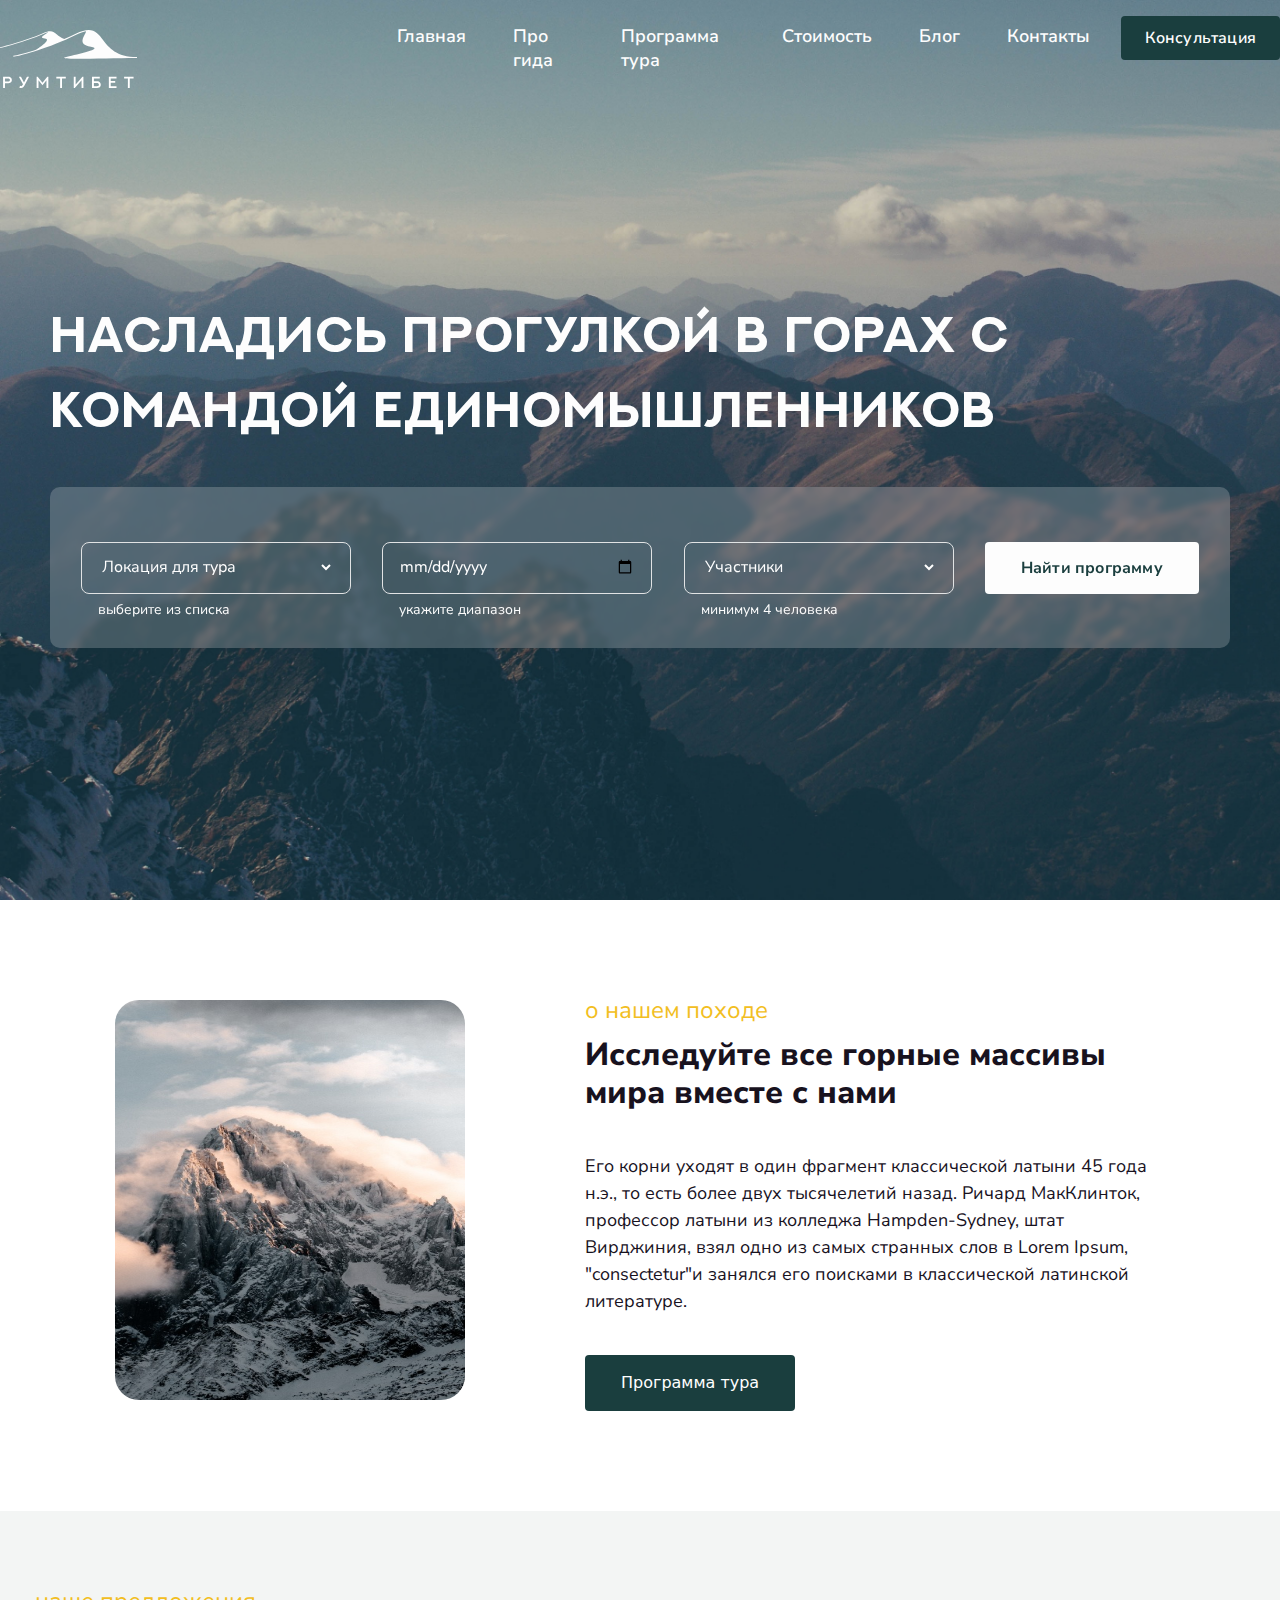
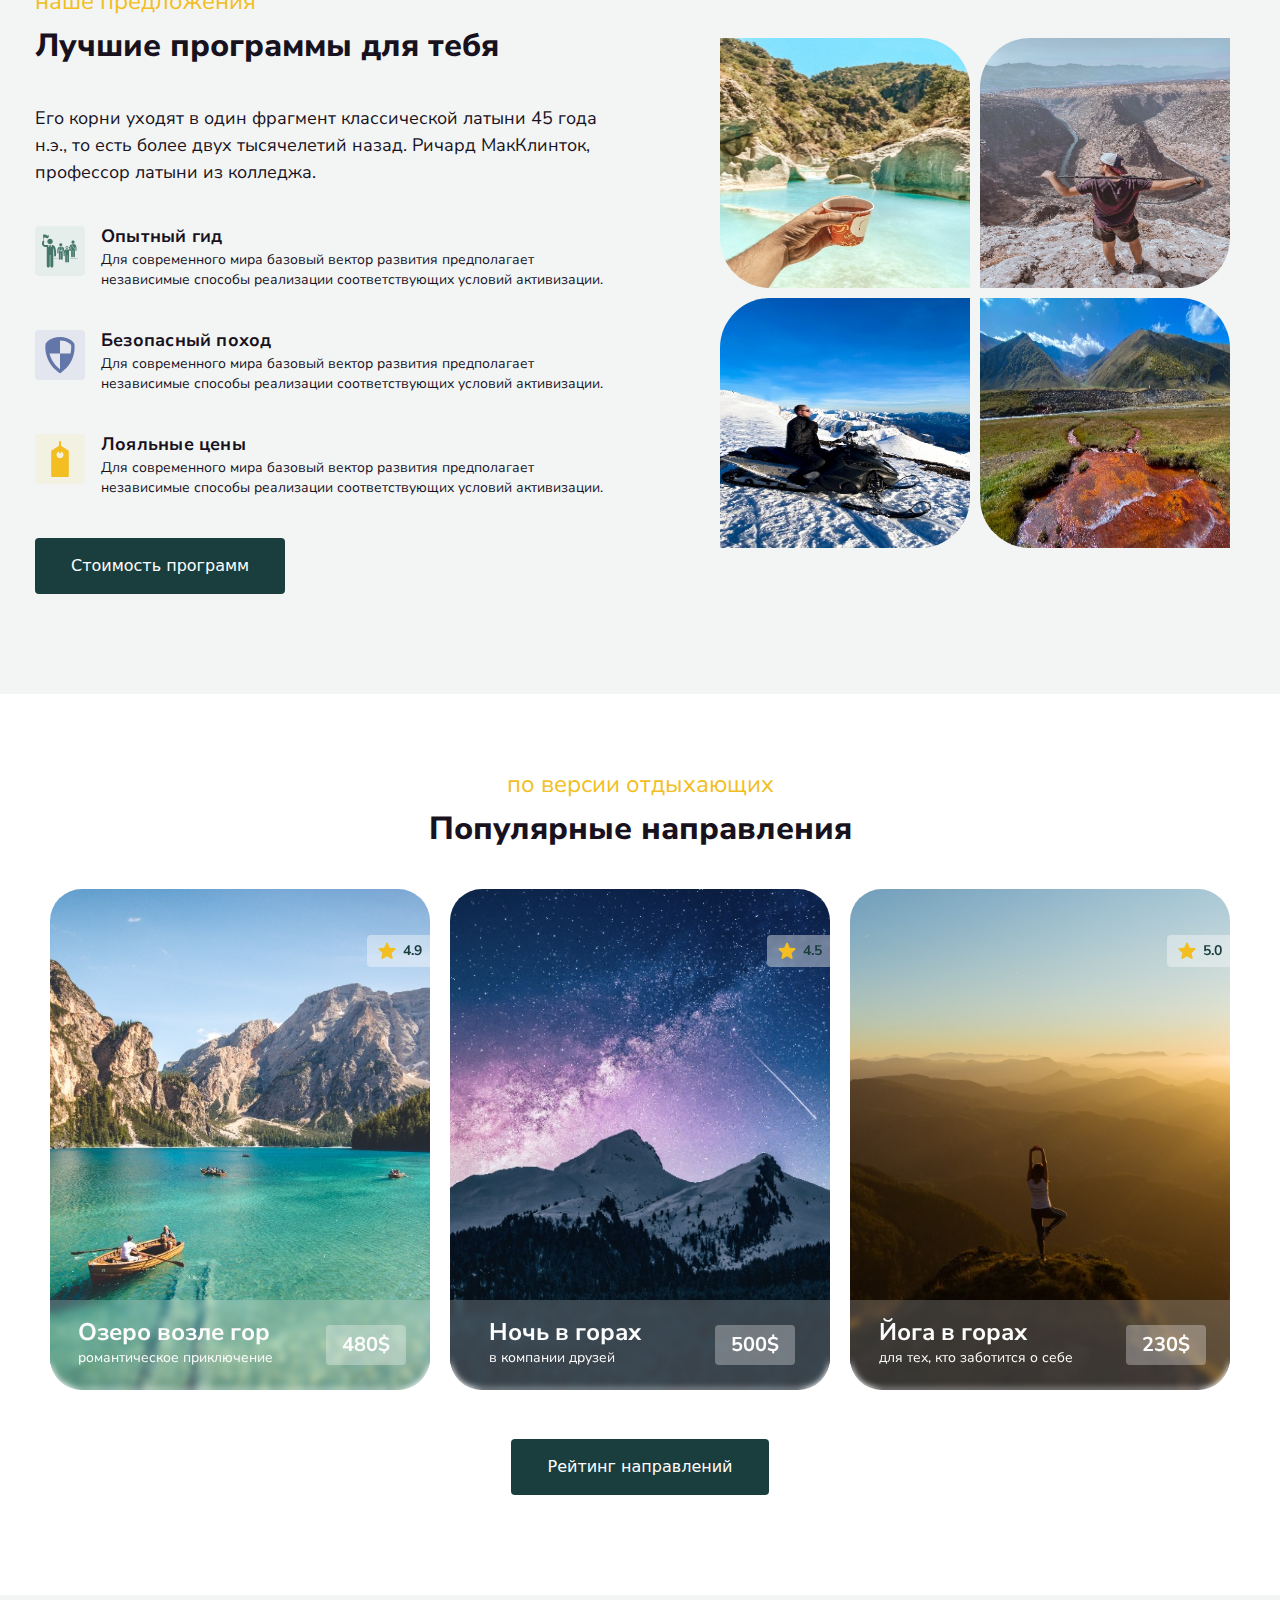
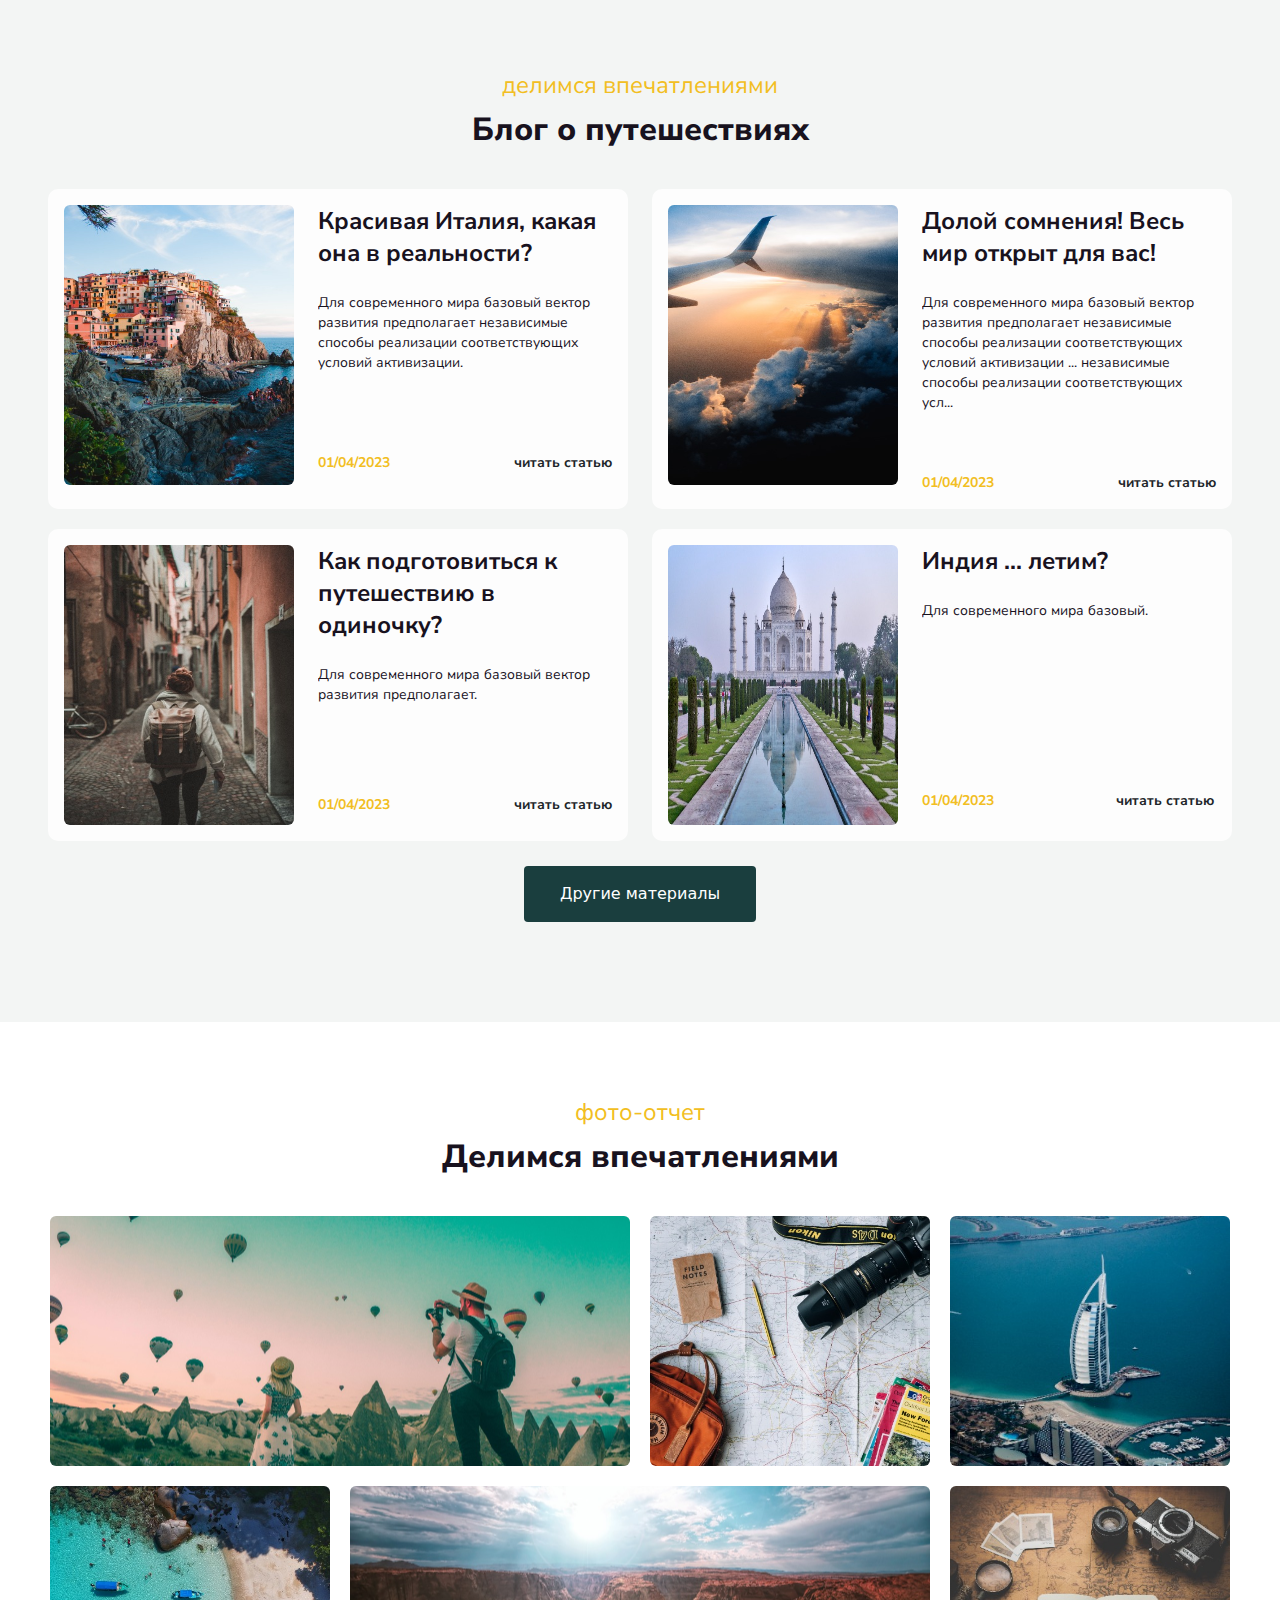
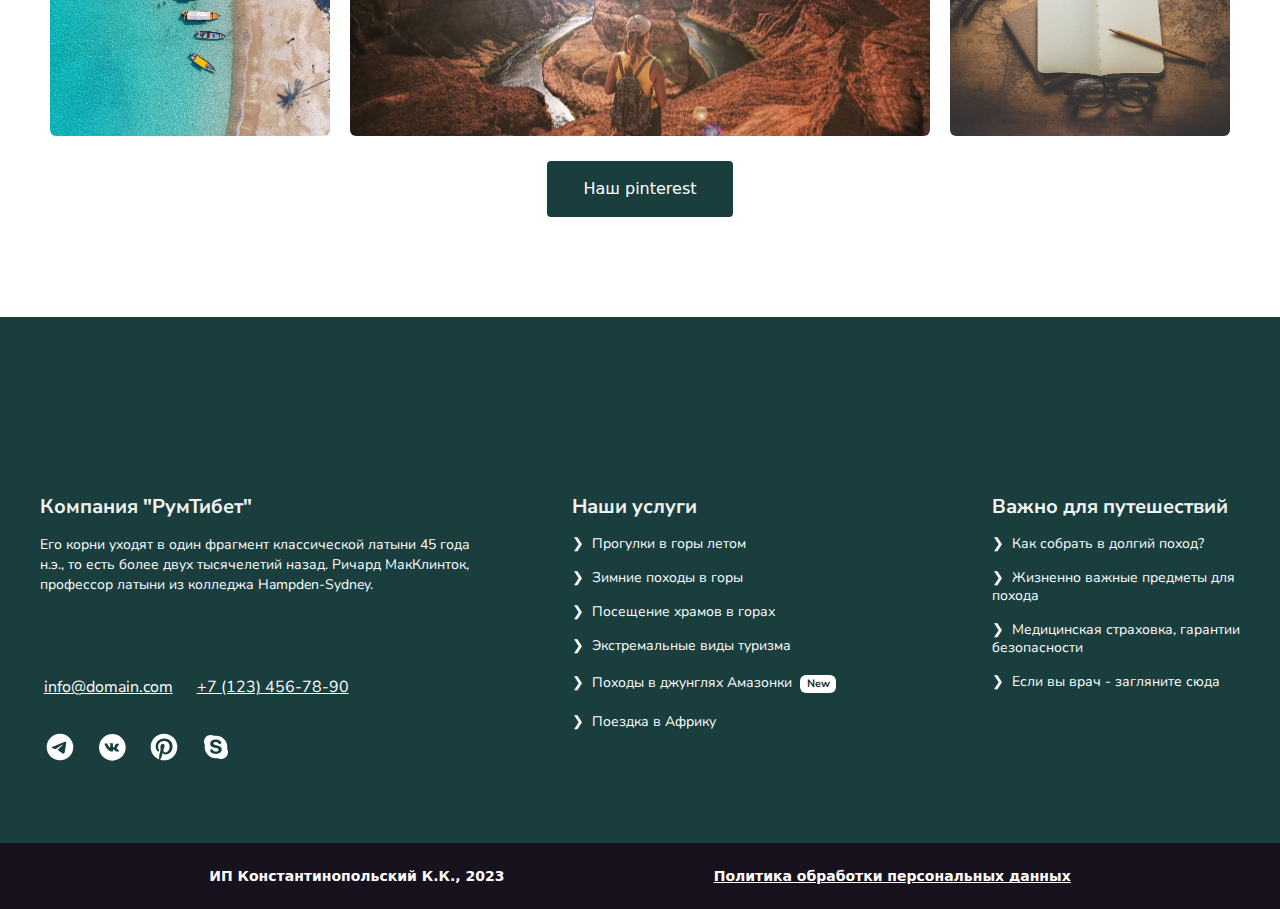
==== commit c9afde5e: "fifth commit" ====
--- a/index.html
+++ b/index.html
@@ -7,6 +7,7 @@
     <title>РумТибет</title>
     <link rel="stylesheet" href="./css/bootstrap.min.css">
     <link rel="stylesheet" href="./css/styles.css">
+    <link rel="stylesheet" href="./css/media.css">
 </head>
 
 <body>
@@ -16,7 +17,7 @@
             <a href="#!" class="logo"><img src="./imgs/1page/logo.svg" alt=""></a>
             <nav id="nav" class="nav">
                 <ul class="nav-list">
-                    <li class="nav-item"><a href="#!" class="nav-link">Главная</a></li>
+                    <li class="nav-item nav-item1"><a href="#!" class="nav-link">Главная</a></li>
                     <li class="nav-item"><a href="#!" class="nav-link">Про гида</a></li>
                     <li class="nav-item"><a href="#!" class="nav-link">Программа тура</a></li>
                     <li class="nav-item"><a href="#!" class="nav-link">Стоимость</a></li>
@@ -24,11 +25,15 @@
                     <li class="nav-item"><a href="#!" class="nav-link">Контакты</a></li>
                     <li> <button class="header-button border-0" type="button">Консультация</button> </li>
                 </ul>
+                <button id="nav-btn" class="nav-button border-0 bg-transparent">
+                    <img id="nav-btn-img" src="./imgs/1page/open-icon.svg" alt="Nav-button">
+                </button>
             </nav>
         </div>
         <div class="header-content d-flex flex-column align-content-center align-items-center">
-            <p class="header-text p-0 m-0">Насладись прогулкой в горах
-                с командой единомышленников</p>
+            <div class="h-text">
+                <p class="header-text p-0 m-0">Насладись прогулкой в горах с командой единомышленников</p>
+            </div>
             <div class="find-program d-flex justify-content-evenly align-items-center">
                 <div class="custom-select d-flex flex-column">
                     <select class="bg-transparent border-0 text-white">
@@ -63,6 +68,8 @@
                 <a class="text-decoration-none" href=""><button type="" class="find-button border-0">Найти
                         программу</button></a>
             </div>
+            <a class="text-decoration-none d-none hidden-btn" href=""><button type="" class="find-button border-0">Найти
+                    программу</button></a>
         </div>
     </header>
     <!--Our trip section-->
@@ -130,8 +137,11 @@
                             способы реализации соответствующих условий активизации.</p>
                     </div>
                 </div>
-                <a href="#" class="text-decoration-none"><button class="main-button border-0" type="submit">Стоимость
-                        программ</button></a>
+                <div>
+                    <a href="#" class="text-decoration-none"><button class="main-button border-0"
+                            type="submit">Стоимость
+                            программ</button></a>
+                </div>
             </div>
             <div class="suggestions-pics d-flex flex-wrap justify-content-center align-content-center">
                 <img class="img1" src="./imgs/3page/coffee.jfif" alt="">
@@ -248,30 +258,28 @@
                         </div>
                     </div>
                 </div>
-                <div class="cards-container d-flex justify-content-center align-content-center flex-wrap">
-                    <div class="blog-card d-flex">
-                        <img src="./imgs/5page/alone-traveller.jfif" alt="">
-                        <div class="card-text">
-                            <p class="card-header">Как подготовиться к путешествию в одиночку?</p>
-                            <p class="card-body">Для современного мира базовый
-                                вектор развития предполагает.</p>
-                            <div class="card-footer3 d-flex justify-content-between align-items-center">
-                                <p class="card-date m-0">01/04/2023</p>
-                                <a class=" card-link text-decoration-none text-dark" href="#!">читать статью</a>
-                            </div>
-                        </div>
-                    </div>
-                    <div class="blog-card d-flex">
-                        <img src="./imgs/5page/taj-mahal.jfif" alt="">
-                        <div class="card-text">
-                            <p class="card-header">Индия ... летим?</p>
-                            <p class="card-body">Для современного мира базовый.</p>
-                            <div
-                                class="card-footer4 d-flex justify-content-between align-items-center align-content-center">
-                                <p class="card-date m-0">01/04/2023</p>
-                                <a class="card-link text-decoration-none text-dark link-india" href="#!">читать
-                                    статью</a>
-                            </div>
+                <div class="blog-card d-flex">
+                    <img src="./imgs/5page/alone-traveller.jfif" alt="">
+                    <div class="card-text">
+                        <p class="card-header">Как подготовиться к путешествию в одиночку?</p>
+                        <p class="card-body">Для современного мира базовый
+                            вектор развития предполагает.</p>
+                        <div class="card-footer3 d-flex justify-content-between align-items-center">
+                            <p class="card-date m-0">01/04/2023</p>
+                            <a class=" card-link text-decoration-none text-dark" href="#!">читать статью</a>
+                        </div>
+                    </div>
+                </div>
+                <div class="blog-card d-flex">
+                    <img src="./imgs/5page/taj-mahal.jfif" alt="">
+                    <div class="card-text">
+                        <p class="card-header">Индия ... летим?</p>
+                        <p class="card-body">Для современного мира базовый.</p>
+                        <div
+                            class="card-footer4 d-flex justify-content-between align-items-center align-content-center">
+                            <p class="card-date m-0">01/04/2023</p>
+                            <a class="card-link text-decoration-none text-dark link-india" href="#!">читать
+                                статью</a>
                         </div>
                     </div>
                 </div>
@@ -293,12 +301,9 @@
                 <img class="ipic1" src="./imgs/6page/capadocia.jfif" alt="">
                 <img class="ipic2" src="./imgs/6page/traveller-pack.jfif" alt="">
                 <img class="ipic3" src="./imgs/6page/burj-khalifa.jfif" alt="">
-                <div class="impression-pics d-flex justify-content-center align-content-center flex-wrap">
-
-                    <img class="ipic4" src="./imgs/6page/island.jfif" alt="">
-                    <img class="ipic5" src="./imgs/6page/canyon.jfif" alt="">
-                    <img class="ipic6" src="./imgs/6page/traveller-pack2.jfif" alt="">
-                </div>
+                <img class="ipic4" src="./imgs/6page/island.jfif" alt="">
+                <img class="ipic5" src="./imgs/6page/canyon.jfif" alt="">
+                <img class="ipic6" src="./imgs/6page/traveller-pack2.jfif" alt="">
             </div>
             <div class="d-flex justify-content-center align-content-center">
                 <a href="#" class="text-decoration-none"><button class="main-button border-0" type="submit">Наш
--- a/css/styles.css
+++ b/css/styles.css
@@ -35,6 +35,10 @@
     font-style: normal;
 }
 
+.nav-button {
+    display: none;
+}
+
 .nav-link:hover {
     color: #1A3E3E;
     text-decoration: none;
@@ -61,6 +65,16 @@
     border: 1px solid #1A3E3E;
     background: #FDFDFD;
     color: #1A3E3E;
+}
+
+.header-content{
+    gap: 41px;
+}
+
+.h-text{
+    margin-left: -100px;
+    margin-top: 200px;
+    max-width: 1080px;
 }
 
 .header-text {
@@ -215,7 +229,6 @@
     font-style: normal;
     font-weight: 700;
     line-height: 20px;
-    /* 111.111% */
     letter-spacing: 0.216px;
 }
 
--- a/css/media.css
+++ b/css/media.css
@@ -0,0 +1,206 @@
+@media (max-width: 1230px) {
+    .nav-list {
+        display: none;
+    }
+
+    .nav-button {
+        display: block;
+    }
+
+    .nav.open .nav-list {
+        position: fixed;
+        top: 0;
+        bottom: 0;
+        left: 0;
+        right: 0;
+        background-color: #1A3E3E;
+
+        z-index: 1;
+        padding: 46px 30px;
+        display: flex;
+        flex-direction: column;
+        row-gap: 16px;
+
+        font-size: 14px;
+        font-weight: 400;
+        line-height: 18px;
+        color: white;
+    }
+
+    .nav-item1 {
+        display: none;
+    }
+
+    .header-button {
+        display: none;
+    }
+
+    .nav-link:hover {
+        text-decoration: underline;
+        color: #F2BE22;
+    }
+
+    .nav-button {
+        position: absolute;
+        z-index: 9;
+        top: 30px;
+        right: 20px;
+    }
+
+    .nav.open .nav-button {
+        position: fixed;
+    }
+
+    .header-nav {
+        justify-content: space-between;
+    }
+
+    .find-program {
+        display: none !important;
+    }
+
+    .h-text {
+        margin-left: 4px;
+        margin-top: 310px;
+    }
+
+    .header-text {
+        font-size: 28px;
+    }
+
+    .hidden-btn {
+        display: block !important;
+        margin-left: -277px;
+    }
+
+    .header {
+        font-size: 16px;
+    }
+
+    .sub-header {
+        font-size: 24px;
+    }
+
+    .body-text {
+        font-size: 16px;
+    }
+
+    .our-trip-container {
+        flex-direction: column;
+        justify-content: center;
+        align-items: center;
+        align-content: center;
+        padding-left: 16px;
+        padding-right: 16px;
+    }
+
+    .suggestions-pics {
+        display: none !important;
+    }
+
+    .suggestions-content {
+        padding-left: 16px;
+        padding-right: 16px;
+    }
+
+    .popular-tours img {
+        width: 285px;
+        height: 400px;
+    }
+
+    .popular-tours {
+        overflow-y: hidden;
+        overflow-x: scroll;
+        justify-content: start !important;
+        padding-left: 16px;
+    }
+
+    .popular-tours::-webkit-scrollbar {
+        width: 0;
+    }
+
+    .tour-price {
+        width: 285px;
+        height: 70px;
+    }
+
+    .tour-price .header {
+        font-size: 18px;
+    }
+
+    .tour-price .sub-header {
+        display: none;
+    }
+
+    .price-tag {
+        font-size: 16px;
+    }
+
+    .cards-container {
+        flex-wrap: nowrap !important;
+        overflow-x: scroll;
+        justify-content: start !important;
+        padding-left: 16px;
+        padding-right: 16px;
+    }
+
+    .cards-container::-webkit-scrollbar {
+        width: 0;
+    }
+
+    .blog-card {
+        flex-direction: column;
+        gap: 10px;
+        padding: 0;
+    }
+
+    .cards-container img {
+        width: 280px;
+        border-radius: 6px 6px 0px 0px;
+        background: lightgray 50% / cover no-repeat, #D9D9D9;
+        object-fit: cover;
+    }
+
+    .card-text {
+        padding: 0 16px;
+    }
+
+    .card-header {
+        font-size: 20px;
+        margin-bottom: 2px;
+        line-height: 18px;
+    }
+
+    .card-footer1 {
+        margin-top: 8px;
+    }
+
+    .card-footer2 {
+        margin-top: 6px;
+    }
+
+    .card-footer3 {
+        margin-top: 9px;
+    }
+
+    .card-footer4 {
+        margin-top: 10px;
+    }
+
+    .impression-pics img {
+        width: 280px;
+        height: 250px;
+    }
+
+    .impression-pics {
+        flex-wrap: nowrap !important;
+        overflow-x: scroll;
+        justify-content: start !important;
+        padding-left: 16px;
+        padding-right: 16px;
+    }
+
+    .impression-pics::-wekit-scrollbar {
+        width: 0;
+    }
+}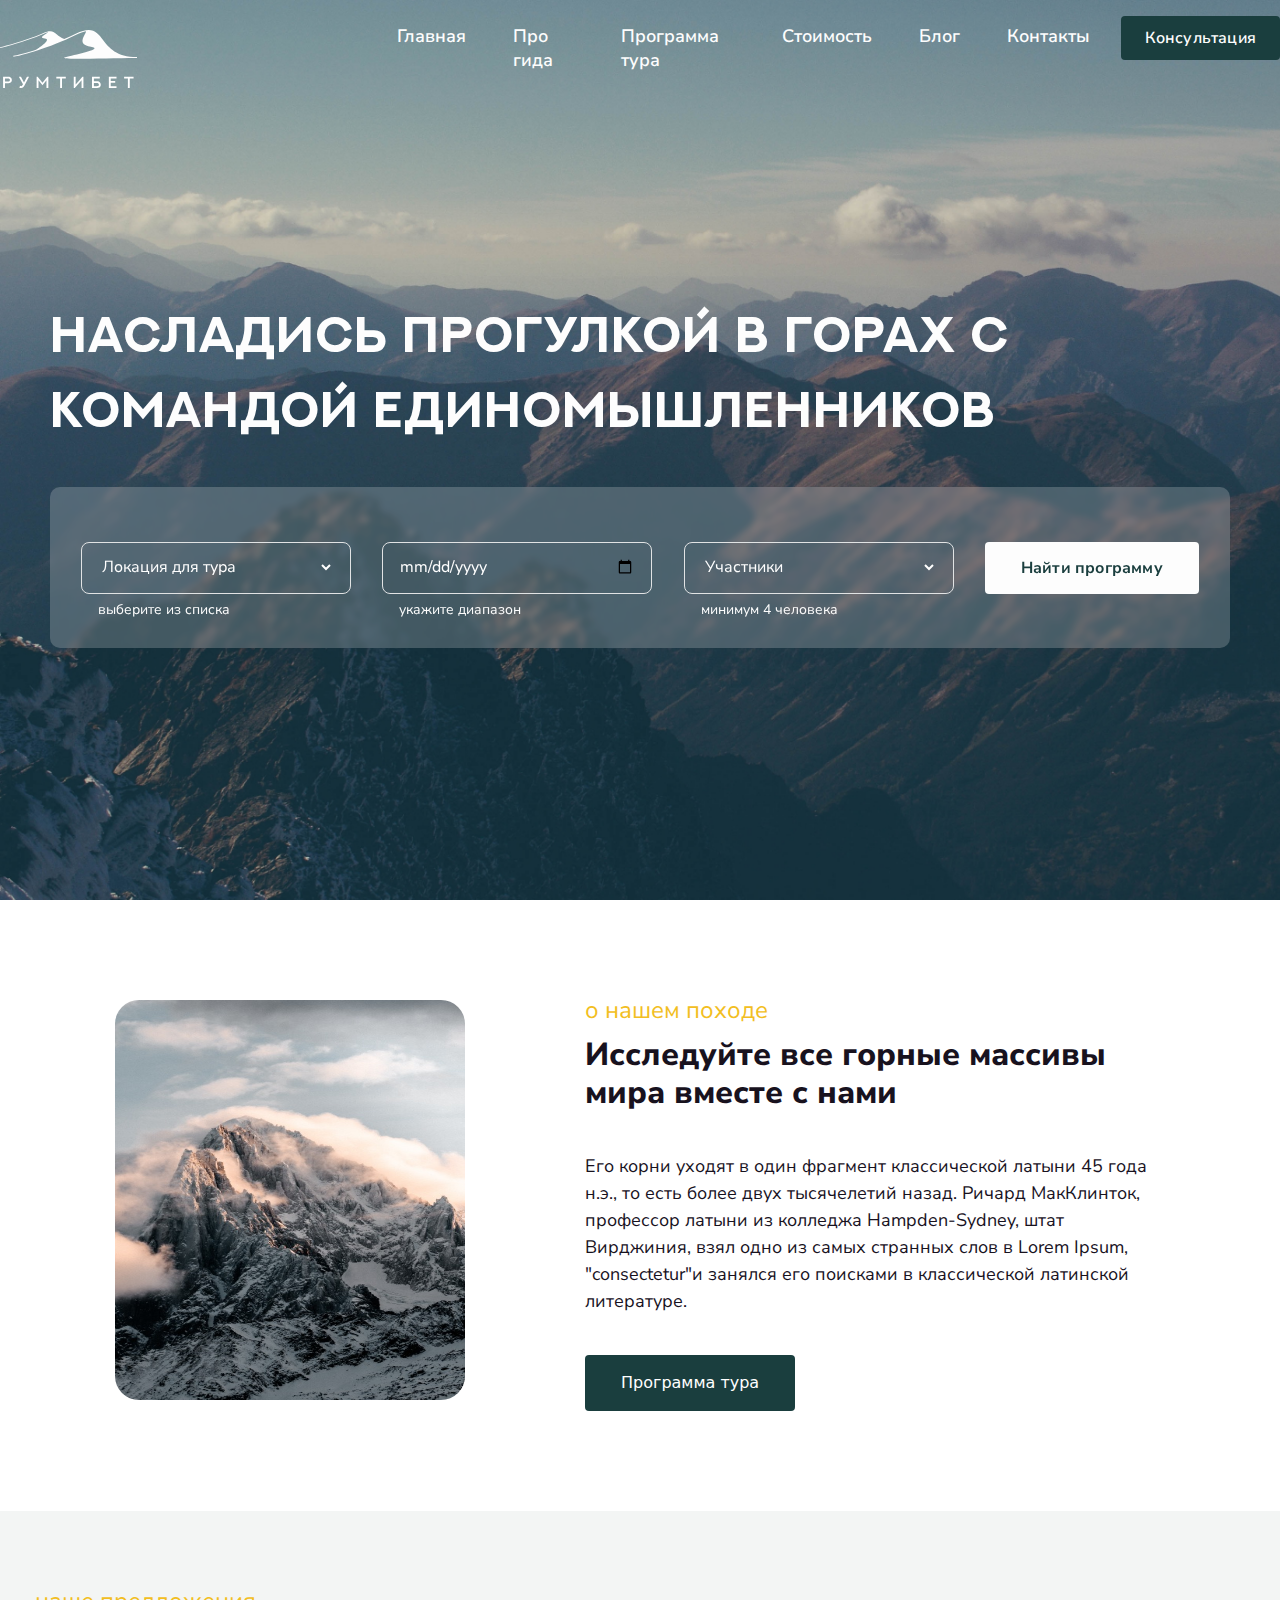
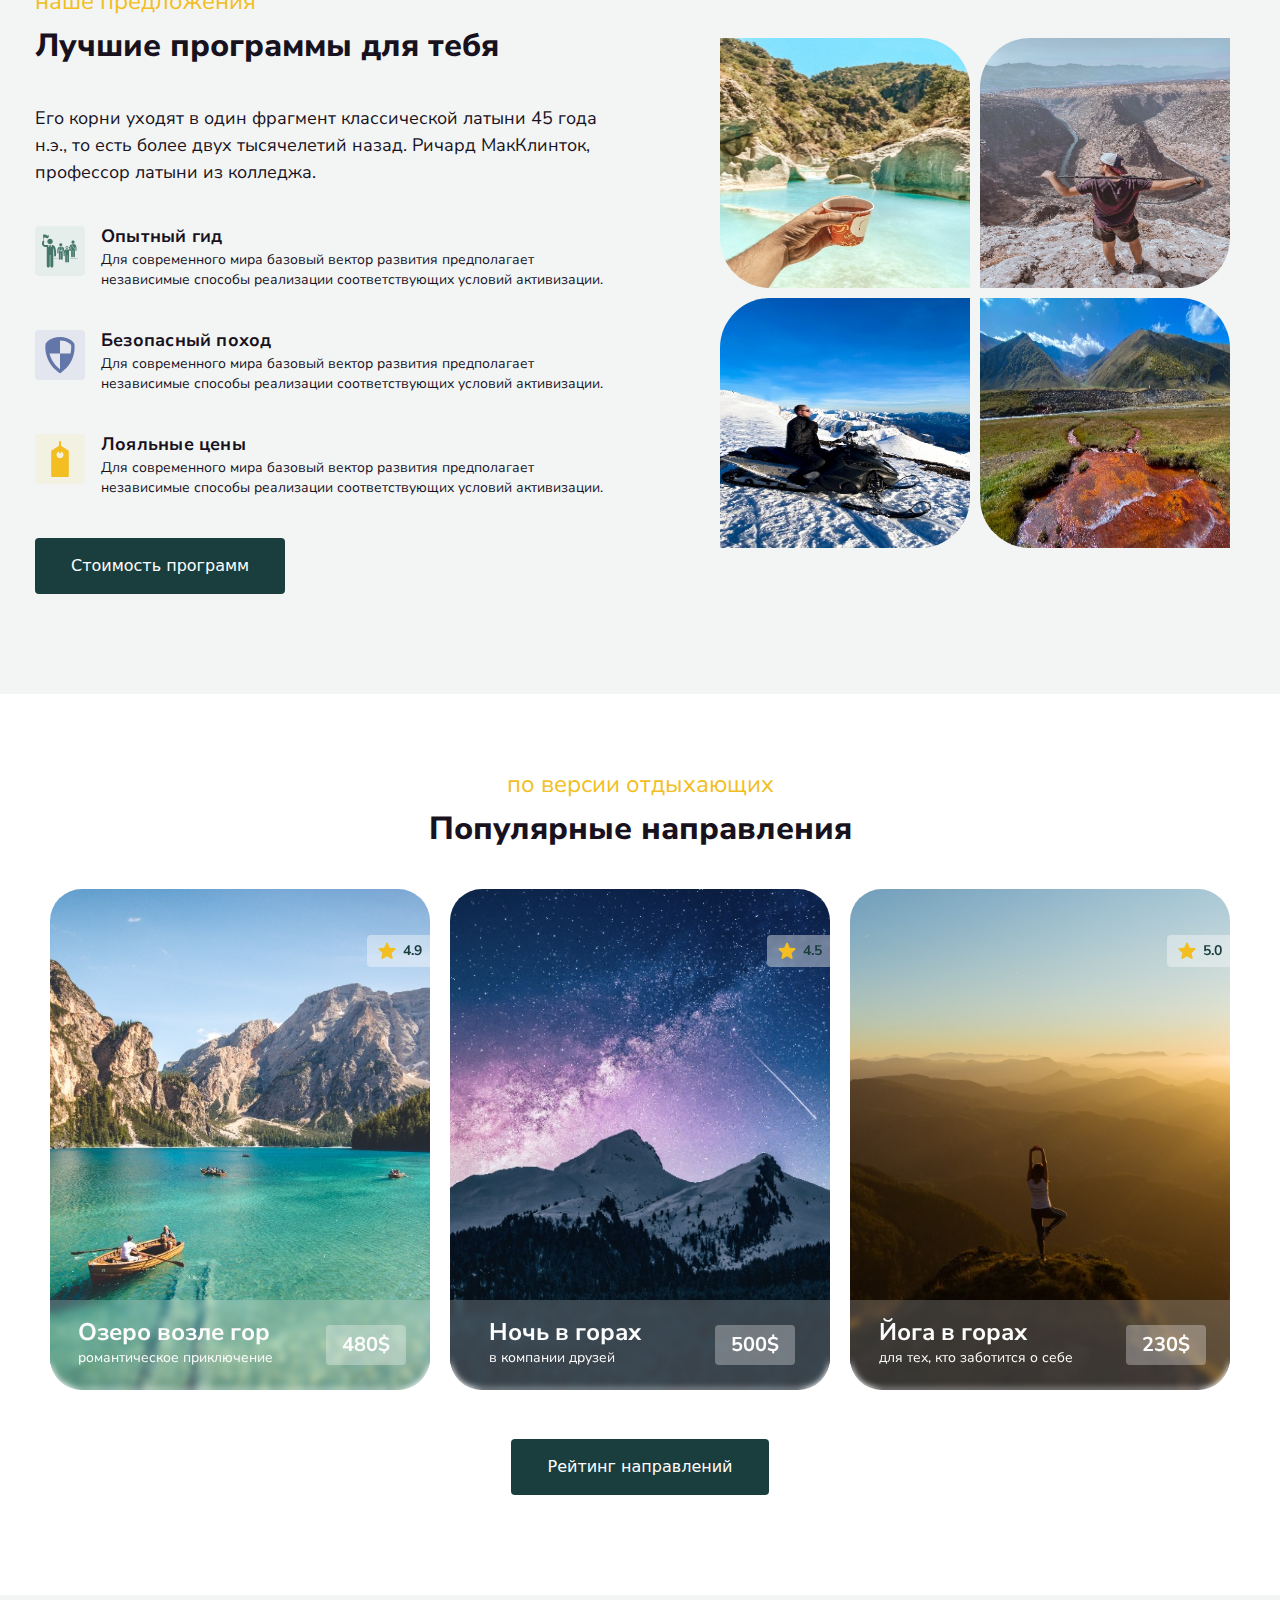
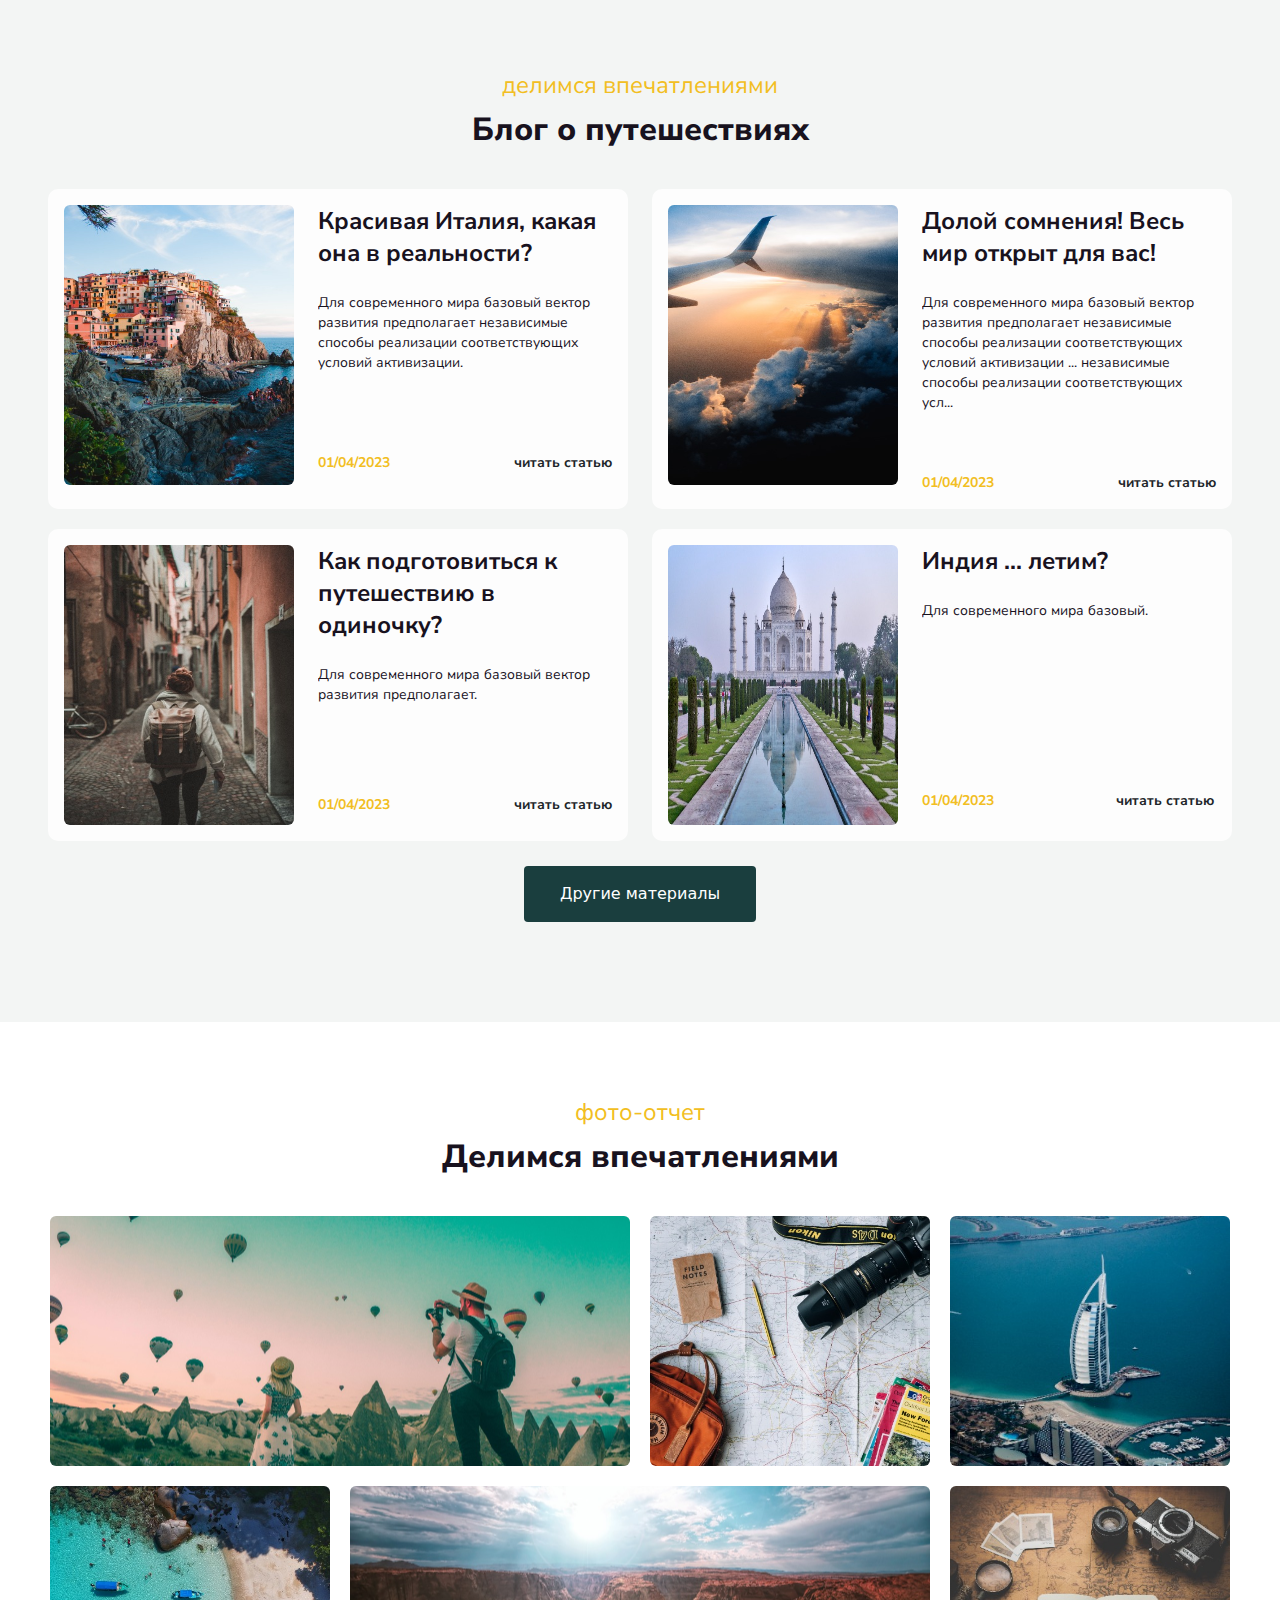
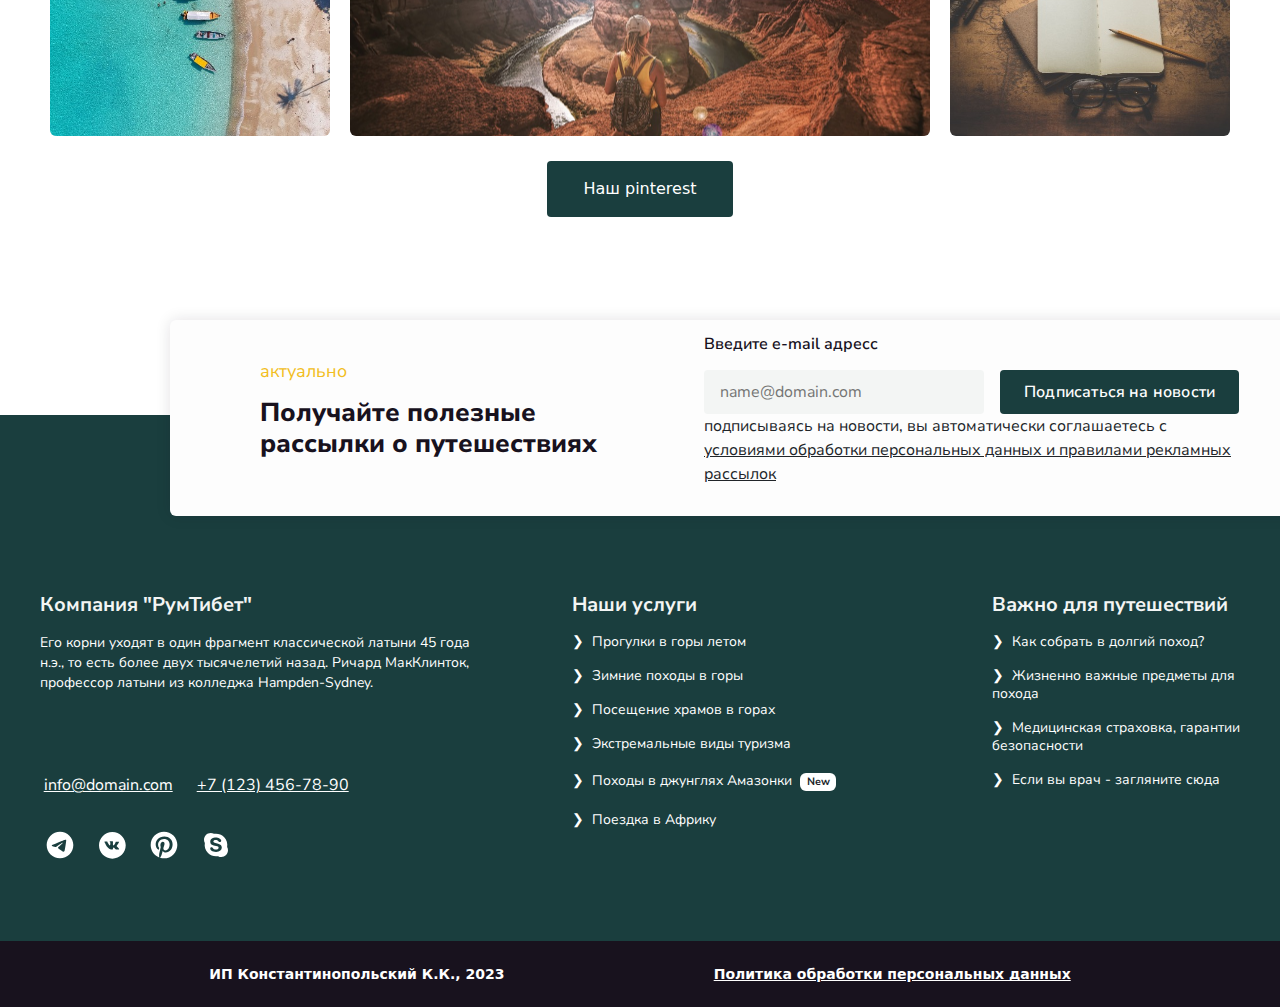
==== commit 7f5a8da0: "six commit" ====
--- a/index.html
+++ b/index.html
@@ -291,7 +291,7 @@
         </div>
     </section>
     <!--Impression section-->
-    <section class="impression">
+    <section class="impression position-relative">
         <div class="impression-container">
             <div class="blog-text text-center">
                 <p class="header">фото-отчет</p>
@@ -309,6 +309,32 @@
                 <a href="#" class="text-decoration-none"><button class="main-button border-0" type="submit">Наш
                         pinterest</button></a>
             </div>
+        </div>
+        <section class="subscribe d-flex">
+            <div class="subscribe-container d-flex align-items-center">
+                <div class="subscribe-text">
+                    <p class="subscribe-header">актуально</p>
+                    <p class="subscribe-subheader">Получайте полезные рассылки о путешествиях</p>
+                </div>
+                <div class="d-flex flex-column">
+                    <div class="input-form d-flex">
+                        <div class="d-flex flex-column">
+                            <p class="subscribe-email">Введите e-mail адресс</p>
+                            <input class="subscribe-input border-0" type="email" id="email"
+                                placeholder="name@domain.com">
+                        </div>
+                        <div class="sb-btn">
+                            <button class="subscribe-btn border-0" type="button">Подписаться на новости</button>
+                        </div>
+                    </div>
+                    <div class="subscribe-link">
+                        <p class="subscribe-link-text">подписываясь на новости, вы автоматически соглашаетесь с <a
+                                class="text-dark" href="#!">условиями обработки
+                                персональных данных и правилами рекламных рассылок</a></p>
+                    </div>
+                </div>
+            </div>
+        </section>
     </section>
     <!--Footer section-->
     <section class="footer">
--- a/css/styles.css
+++ b/css/styles.css
@@ -67,11 +67,11 @@
     color: #1A3E3E;
 }
 
-.header-content{
+.header-content {
     gap: 41px;
 }
 
-.h-text{
+.h-text {
     margin-left: -100px;
     margin-top: 200px;
     max-width: 1080px;
@@ -486,7 +486,7 @@
 }
 
 .impression-container {
-    padding: 80px 0 100px 0;
+    padding: 80px 0 198px 0;
 }
 
 .impression-pics {
@@ -516,6 +516,94 @@
     flex-shrink: 0;
 }
 
+.subscribe {
+    width: 1180px;
+    height: 196px;
+    flex-shrink: 0;
+    position: absolute;
+    left: 170px;
+    top: 898px;
+    height: 196px;
+    flex-shrink: 0;
+    border-radius: 6px;
+    background: #FDFDFD;
+    box-shadow: 0px 0px 15px 0px rgba(24, 18, 30, 0.12);
+    font-family: "Nunito Sans";
+}
+
+.subscribe-container {
+    margin-left: 90px;
+    gap: 64px;
+}
+
+.subscribe-text {
+    max-width: 380px;
+}
+
+.subscribe-header {
+    color: #F2BE22;
+    font-size: 18px;
+    font-style: normal;
+    font-weight: 400;
+    line-height: 20px;
+}
+
+.subscribe-subheader {
+    align-self: stretch;
+    color: #18121E;
+    font-size: 26px;
+    font-style: normal;
+    font-weight: 800;
+    line-height: 120%;
+}
+
+.subscribe-email {
+    color: #18121E;
+    font-size: 16px;
+    font-style: normal;
+    font-weight: 600;
+    line-height: 20px;
+}
+
+.input-form {
+    gap: 16px;
+}
+
+.subscribe-input {
+    display: flex;
+    width: 280px;
+    height: 44px;
+    padding: 0px 16px;
+    align-items: center;
+    gap: 10px;
+    border-radius: 4px;
+    background: #F3F5F4;
+}
+
+.subscribe-link {
+    max-width: 536px;
+}
+
+.sb-btn {
+    margin-top: 36px;
+}
+
+.subscribe-btn {
+    display: flex;
+    padding: 12px 24px;
+    justify-content: center;
+    align-items: center;
+    gap: 10px;
+    border-radius: 4px;
+    background: #1A3E3E;
+    color: #FDFDFD;
+    font-size: 16px;
+    font-style: normal;
+    font-weight: 600;
+    line-height: 20px;
+    letter-spacing: 0.192px;
+}
+
 .footer-container {
     background: #1A3E3E;
     padding: 178px 0 80px 0;
--- a/css/media.css
+++ b/css/media.css
@@ -187,6 +187,10 @@
         margin-top: 10px;
     }
 
+    .impression-container {
+        padding-bottom: 450px;
+    }
+
     .impression-pics img {
         width: 280px;
         height: 250px;
@@ -203,4 +207,48 @@
     .impression-pics::-wekit-scrollbar {
         width: 0;
     }
+
+    .footer-container {
+        flex-direction: column;
+        padding: 20px 16px 20px 16px;
+    }
+
+    .socials {
+        margin-bottom: 15px;
+    }
+
+    .bottom-container {
+        flex-direction: column;
+    }
+
+    .subscribe-container {
+        flex-direction: column;
+        gap: 1px;
+    }
+
+    .subscribe {
+        width: 358px;
+        height: 351px;
+        top: 590px;
+        left: 70px;
+        overflow: hidden;
+    }
+
+    .sb-btn {
+        margin-top: 1px;
+    }
+
+    .input-form {
+        flex-direction: column;
+        gap: 1px;
+    }
+
+    .subscribe-header {
+        font-size: 16px;
+    }
+
+    .subscribe-subheader {
+        font-size: 24px;
+    }
+
 }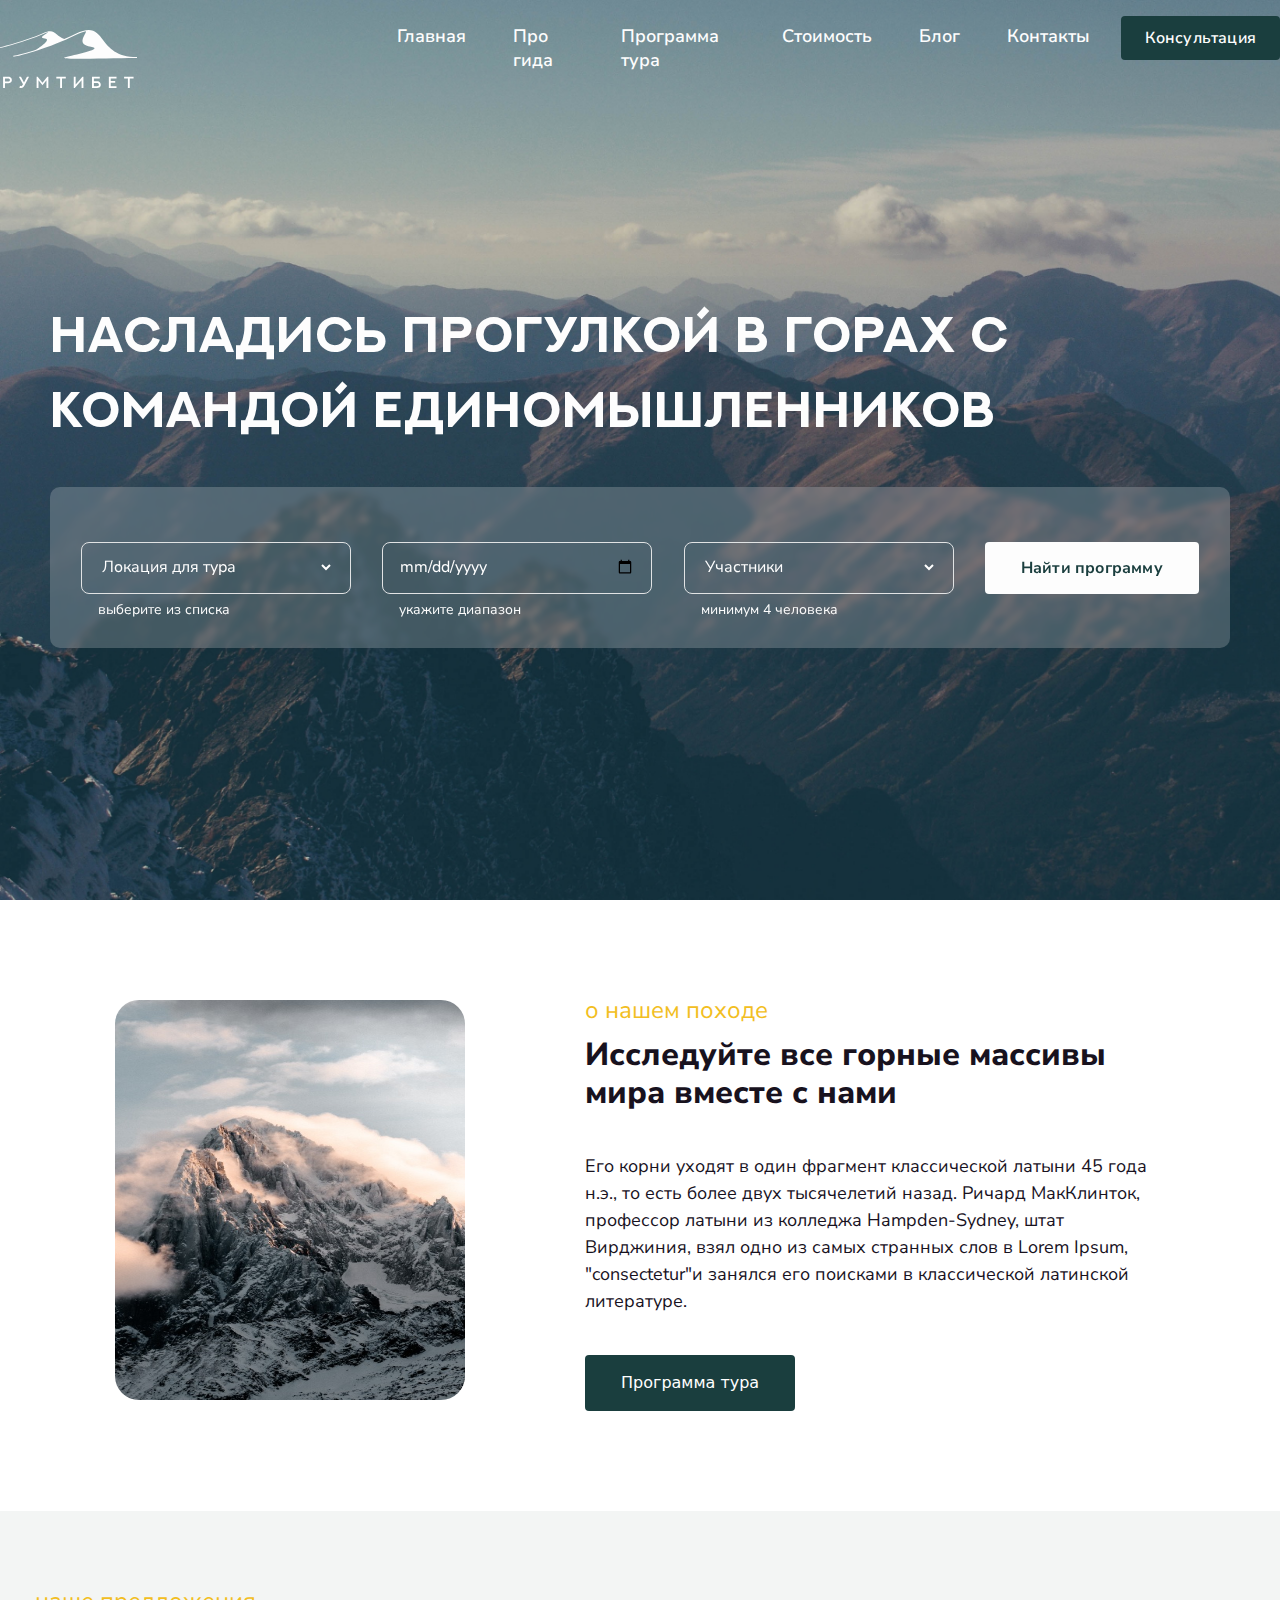
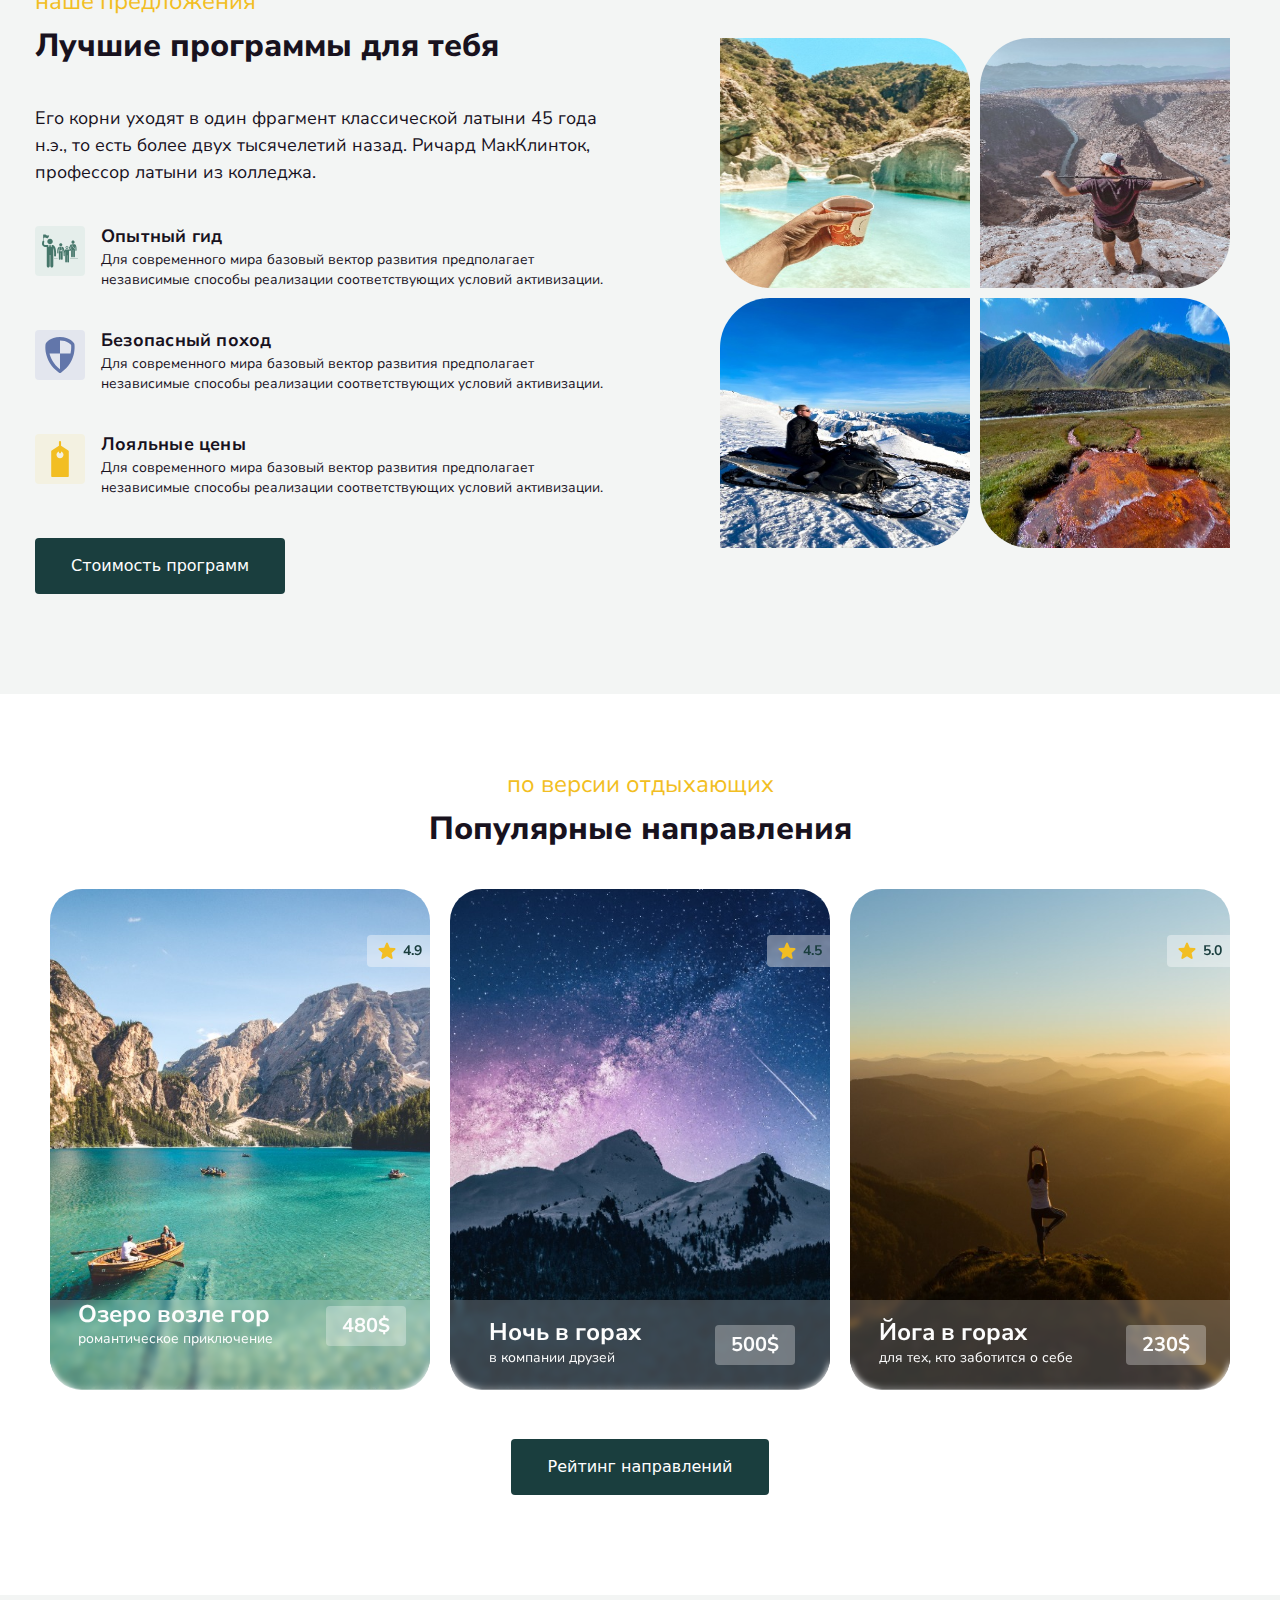
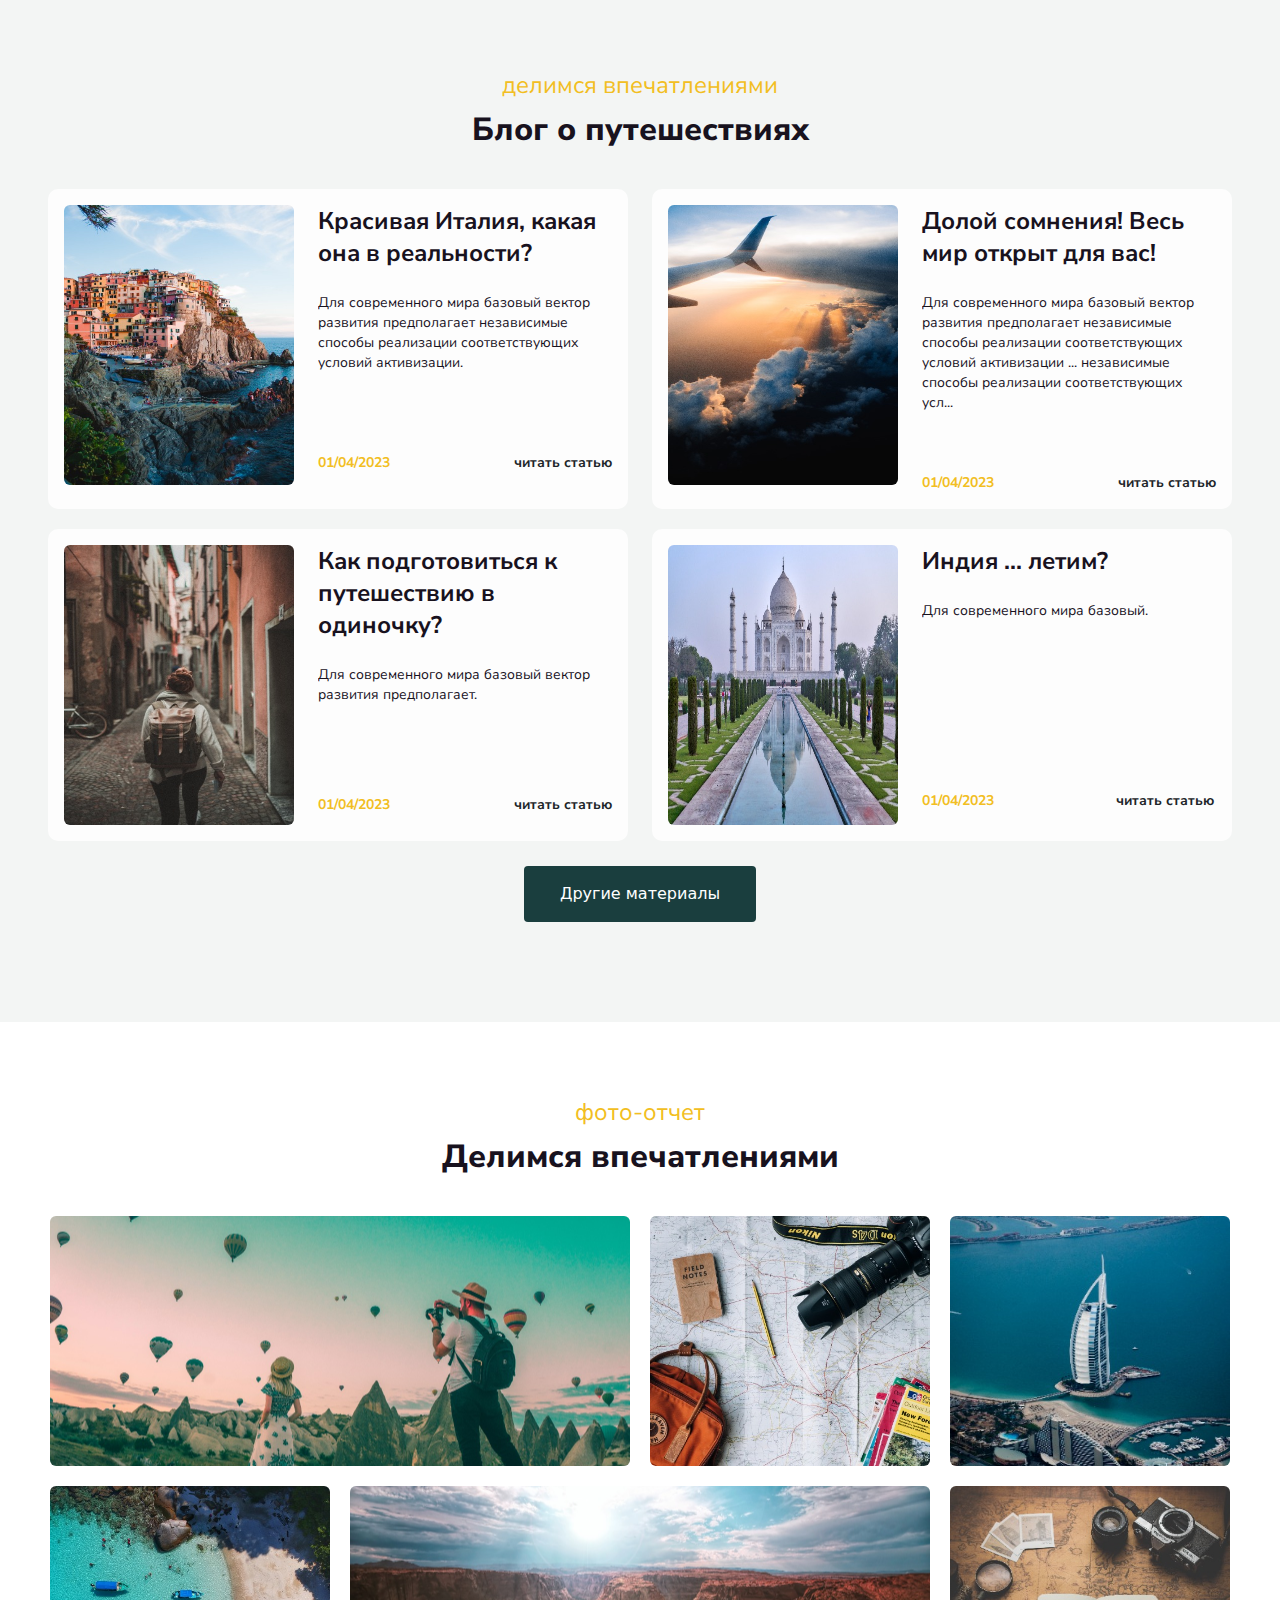
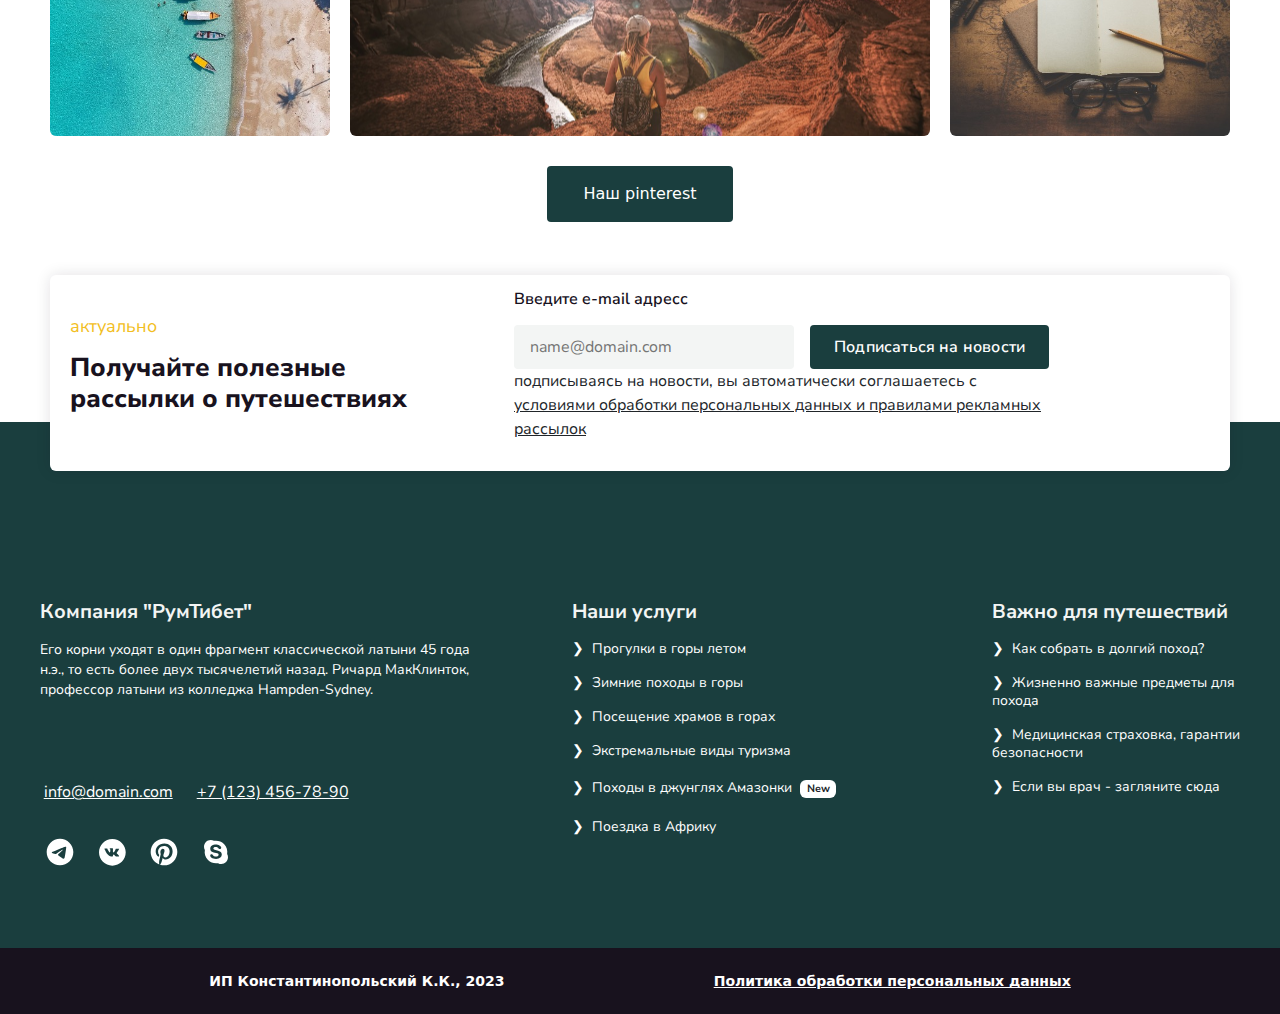
==== commit 9dae6d4c: "seventh commit" ====
--- a/index.html
+++ b/index.html
@@ -65,8 +65,8 @@
                         <p class="find-text">минимум 4 человека</p>
                     </div>
                 </div>
-                <a class="text-decoration-none" href=""><button type="" class="find-button border-0">Найти
-                        программу</button></a>
+                <button type="submit" id="find-btn" class="find-button border-0">Найти
+                    программу</button>
             </div>
             <a class="text-decoration-none d-none hidden-btn" href=""><button type="" class="find-button border-0">Найти
                     программу</button></a>
@@ -169,12 +169,22 @@
                         </svg>
                         <p class="rating-number m-0">4.9</p>
                     </div>
-                    <div class="tour-price d-flex justify-content-around align-items-center">
-                        <p class="header m-1">Озеро возле гор <br> <span class="sub-header">романтическое
-                                приключение</span>
-                        </p>
-                        <div class="price-card p-0">
-                            <p class="price-tag">480$</p>
+                    <div class="tour-price">
+                        <div class="d-flex justify-content-around align-items-center">
+                            <p class="header m-1">Озеро возле гор <br> <span class="sub-header">романтическое
+                                    приключение</span>
+                            </p>
+                            <div class="price-card p-0">
+                                <p class="price-tag">480$</p>
+                            </div>
+                        </div>
+
+                        <div class="tour-info">
+                            <p>Его корни уходят в один фрагмент классической латыни 45 года н.э., то есть более двух
+                                тысячелетий назад. Ричард МакКлинток, профессор латыни из колледжа Hampden-Sydney, штат
+                                Вирджиния, взял одно из самых странных слов в Lorem Ipsum, "consectetur"и занялся его
+                                поисками в классической латинской литературе.</p>
+                            <button>Программа тура</button>
                         </div>
 
                     </div>
@@ -297,7 +307,7 @@
                 <p class="header">фото-отчет</p>
                 <p class="sub-header">Делимся впечатлениями</p>
             </div>
-            <div class="impression-pics d-flex justify-content-center align-content-center flex-wrap">
+            <div class="impression-pics d-flex justify-content-center flex-wrap">
                 <img class="ipic1" src="./imgs/6page/capadocia.jfif" alt="">
                 <img class="ipic2" src="./imgs/6page/traveller-pack.jfif" alt="">
                 <img class="ipic3" src="./imgs/6page/burj-khalifa.jfif" alt="">
@@ -310,11 +320,19 @@
                         pinterest</button></a>
             </div>
         </div>
-        <section class="subscribe d-flex">
+
+    </section>
+    <!--Footer section-->
+    <section class="footer">
+        <section class="subscribe d-flex align-items-center justify-content-center">
             <div class="subscribe-container d-flex align-items-center">
                 <div class="subscribe-text">
                     <p class="subscribe-header">актуально</p>
                     <p class="subscribe-subheader">Получайте полезные рассылки о путешествиях</p>
+                </div>
+                <div class="subscribe-mobile-text d-none">
+                    <p class="header m-0">фото-отчет</p>
+                    <p class="sub-header m-0">Делимся впечатлениями</p>
                 </div>
                 <div class="d-flex flex-column">
                     <div class="input-form d-flex">
@@ -324,7 +342,8 @@
                                 placeholder="name@domain.com">
                         </div>
                         <div class="sb-btn">
-                            <button class="subscribe-btn border-0" type="button">Подписаться на новости</button>
+                            <button class="subscribe-btn border-0" id="subscribe-btn" type="button">Подписаться на
+                                новости</button>
                         </div>
                     </div>
                     <div class="subscribe-link">
@@ -335,9 +354,6 @@
                 </div>
             </div>
         </section>
-    </section>
-    <!--Footer section-->
-    <section class="footer">
         <div class="footer-container d-flex justify-content-center">
             <div class="company-info">
                 <p class="header">Компания "РумТибет"</p>
--- a/css/styles.css
+++ b/css/styles.css
@@ -74,7 +74,8 @@
 .h-text {
     margin-left: -100px;
     margin-top: 200px;
-    max-width: 1080px;
+    width: 1080px;
+    max-width: 100%;
 }
 
 .header-text {
@@ -85,10 +86,10 @@
     font-weight: 700;
     line-height: 150%;
     letter-spacing: 1px;
-    max-width: 1080px;
 }
 
 .find-program {
+    max-width: 100%;
     width: 1180px;
     height: 161px;
     flex-shrink: 0;
@@ -140,6 +141,12 @@
     letter-spacing: 0.192px;
 }
 
+.find-button:hover {
+    border: 1px solid #1A3E3E;
+    background: #1A3E3E;
+    color: #FDFDFD;
+}
+
 .our-trip-container {
     padding: 100px 0 100px 0;
     gap: 120px;
@@ -238,7 +245,6 @@
     font-style: normal;
     font-weight: 400;
     line-height: 20px;
-    /* 142.857% */
 }
 
 .green-container,
@@ -326,7 +332,6 @@
     font-style: normal;
     font-weight: 700;
     line-height: 18px;
-    /* 128.571% */
 }
 
 .tour-price {
@@ -338,6 +343,21 @@
     border-radius: 0px 0px 32px 32px;
     background: rgba(255, 255, 255, 0.20);
     backdrop-filter: blur(3px);
+    transition: all 0.5s;
+    overflow: hidden;
+}
+
+.lake-card:hover>.tour-price {
+    overflow: visible;
+    height: 100%;
+}
+
+.lake-card:hover>.tour-rating {
+    display: none !important;
+}
+
+.tour-info {
+    margin-top: 50px;
 }
 
 .tour-price .header {
@@ -486,18 +506,19 @@
 }
 
 .impression-container {
-    padding: 80px 0 198px 0;
+    padding-top: 80px;
 }
 
 .impression-pics {
     gap: 20px;
-    margin-bottom: 25px;
+    max-width: 1180px;
+    margin: 0 auto 30px;
 }
 
 .impression-pics img {
     object-fit: cover;
     border-radius: 6px;
-    background: url(<path-to-image>), lightgray 50% / cover no-repeat, #D9D9D9;
+    background: lightgray 50% / cover no-repeat, #D9D9D9;
 }
 
 .ipic1,
@@ -516,23 +537,17 @@
     flex-shrink: 0;
 }
 
-.subscribe {
+.subscribe-container {
+    position: absolute;
+    max-width: 100%;
     width: 1180px;
     height: 196px;
-    flex-shrink: 0;
-    position: absolute;
-    left: 170px;
-    top: 898px;
-    height: 196px;
-    flex-shrink: 0;
+    padding: 20px;
+    margin-top: -98px;
+    background: white;
     border-radius: 6px;
-    background: #FDFDFD;
     box-shadow: 0px 0px 15px 0px rgba(24, 18, 30, 0.12);
     font-family: "Nunito Sans";
-}
-
-.subscribe-container {
-    margin-left: 90px;
     gap: 64px;
 }
 
@@ -604,6 +619,12 @@
     letter-spacing: 0.192px;
 }
 
+.subscribe-btn:hover {
+    border: 1px solid #1A3E3E !important;
+    background: #FDFDFD;
+    color: #1A3E3E;
+}
+
 .footer-container {
     background: #1A3E3E;
     padding: 178px 0 80px 0;
@@ -651,6 +672,10 @@
     max-width: 280px;
 }
 
+.footer {
+    margin-top: 200px;
+}
+
 .footer-container a {
     color: white;
     text-decoration: none;
--- a/css/media.css
+++ b/css/media.css
@@ -1,4 +1,4 @@
-@media (max-width: 1230px) {
+@media (max-width: 760px) {
     .nav-list {
         display: none;
     }
@@ -172,19 +172,19 @@
     }
 
     .card-footer1 {
-        margin-top: 8px;
+        margin-top: 50px;
     }
 
     .card-footer2 {
-        margin-top: 6px;
+        margin-top: -4px;
     }
 
     .card-footer3 {
-        margin-top: 9px;
+        margin-top: 95px;
     }
 
     .card-footer4 {
-        margin-top: 10px;
+        margin-top: 130px;
     }
 
     .impression-container {
@@ -224,18 +224,30 @@
     .subscribe-container {
         flex-direction: column;
         gap: 1px;
-    }
-
-    .subscribe {
+        max-width: 100%;
         width: 358px;
         height: 351px;
-        top: 590px;
-        left: 70px;
-        overflow: hidden;
+    }
+
+    .subscribe {
+        margin: -430px 0 176px 0;
+    }
+
+    .subscribe-mobile-text {
+        display: block !important;
+        margin-left: -30px !important;
+    }
+
+    .subscribe-mobile-text .header{
+        margin-bottom: 8px !important;
+    }
+
+    .subscribe-mobile-text .sub-header{
+        margin-bottom: 16px !important;
     }
 
     .sb-btn {
-        margin-top: 1px;
+        margin: 8px 0 16px 0;
     }
 
     .input-form {
@@ -244,11 +256,12 @@
     }
 
     .subscribe-header {
-        font-size: 16px;
+        display: none;
+        margin-top: 10px;
     }
 
     .subscribe-subheader {
-        font-size: 24px;
+        display: none;
     }
 
 }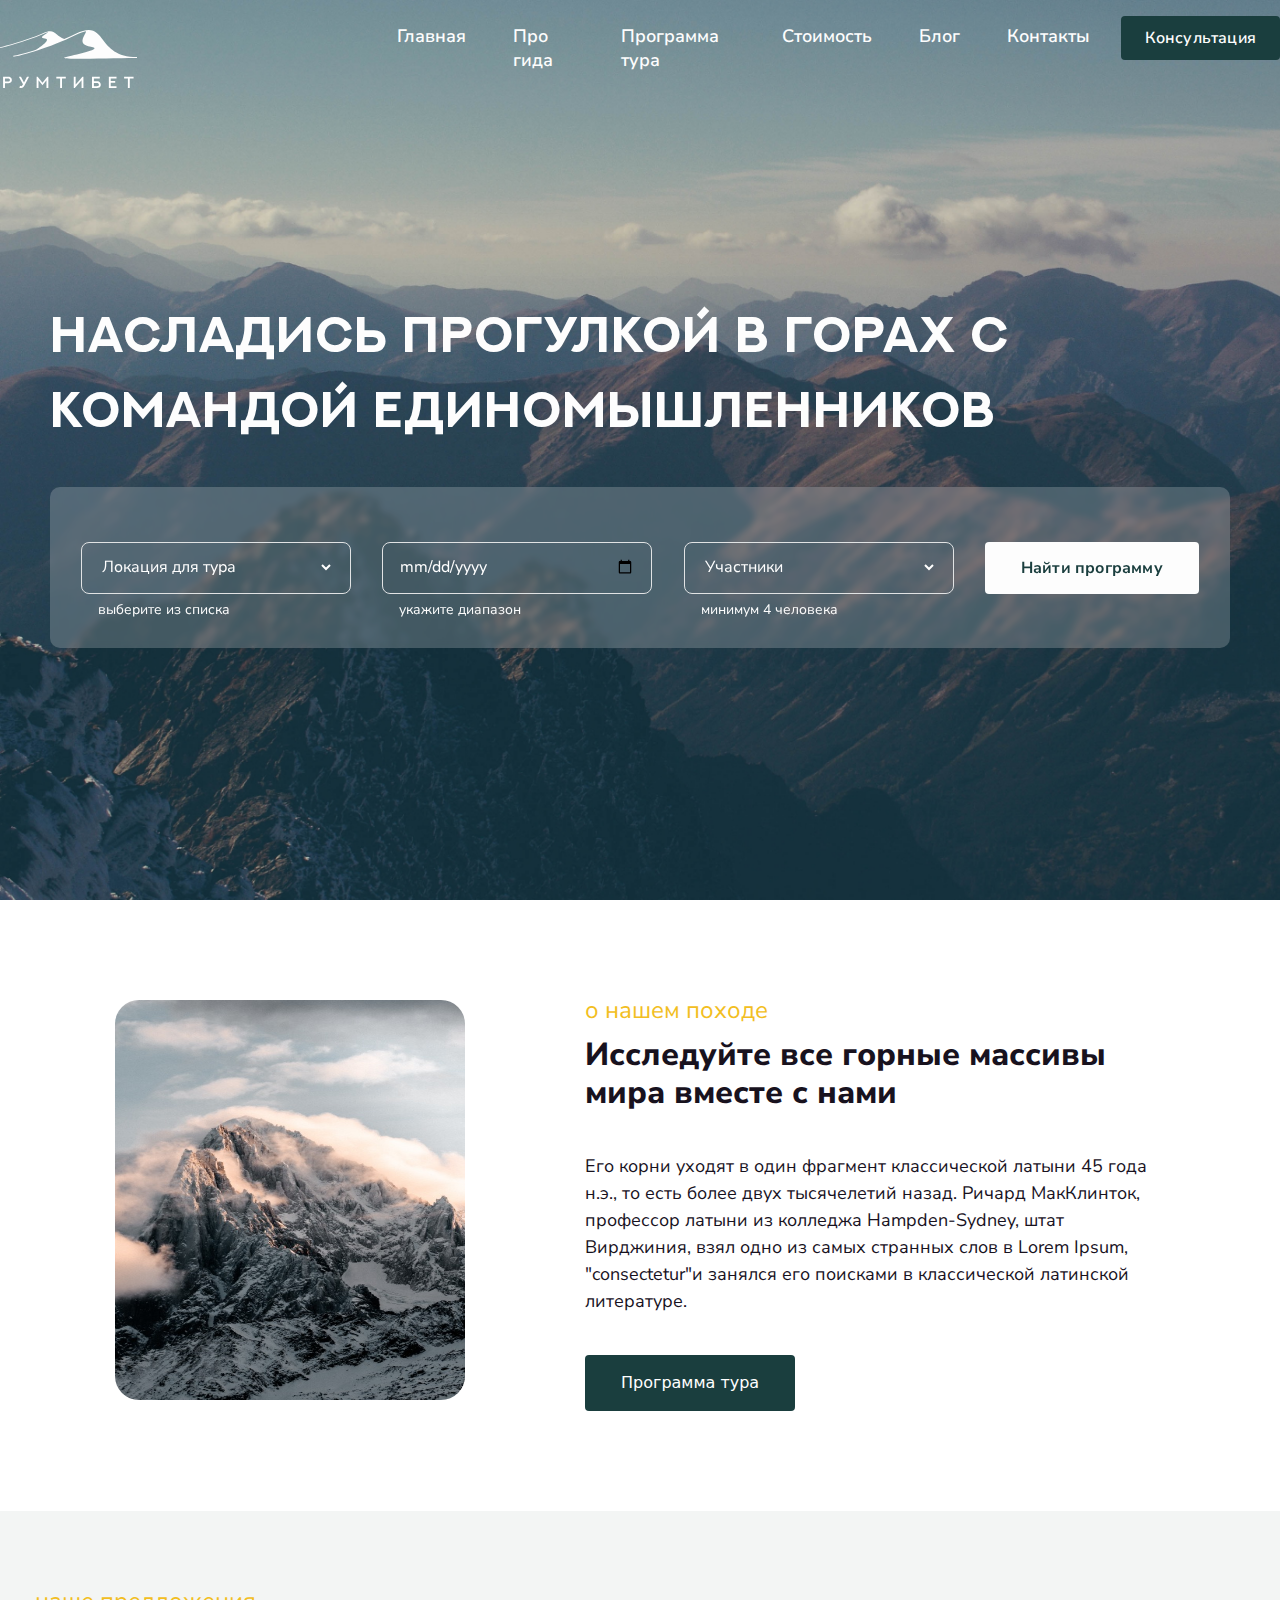
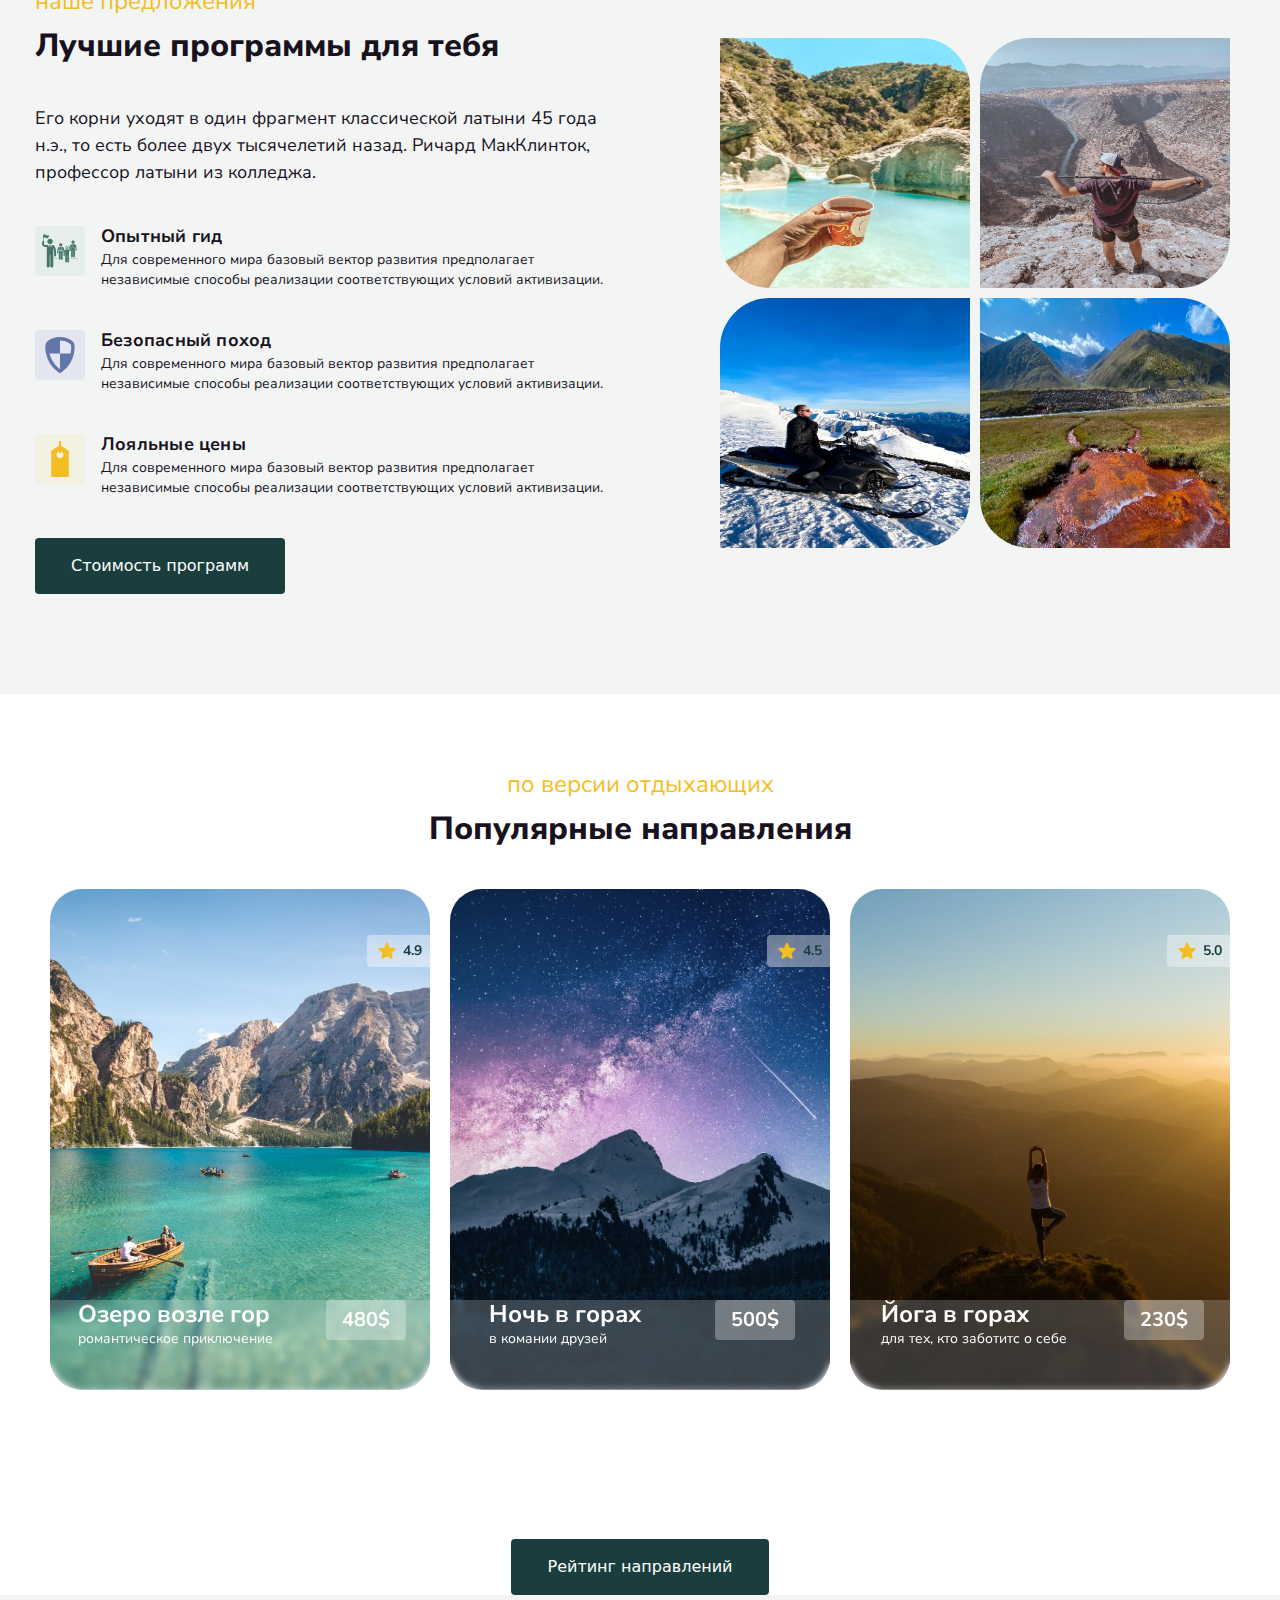
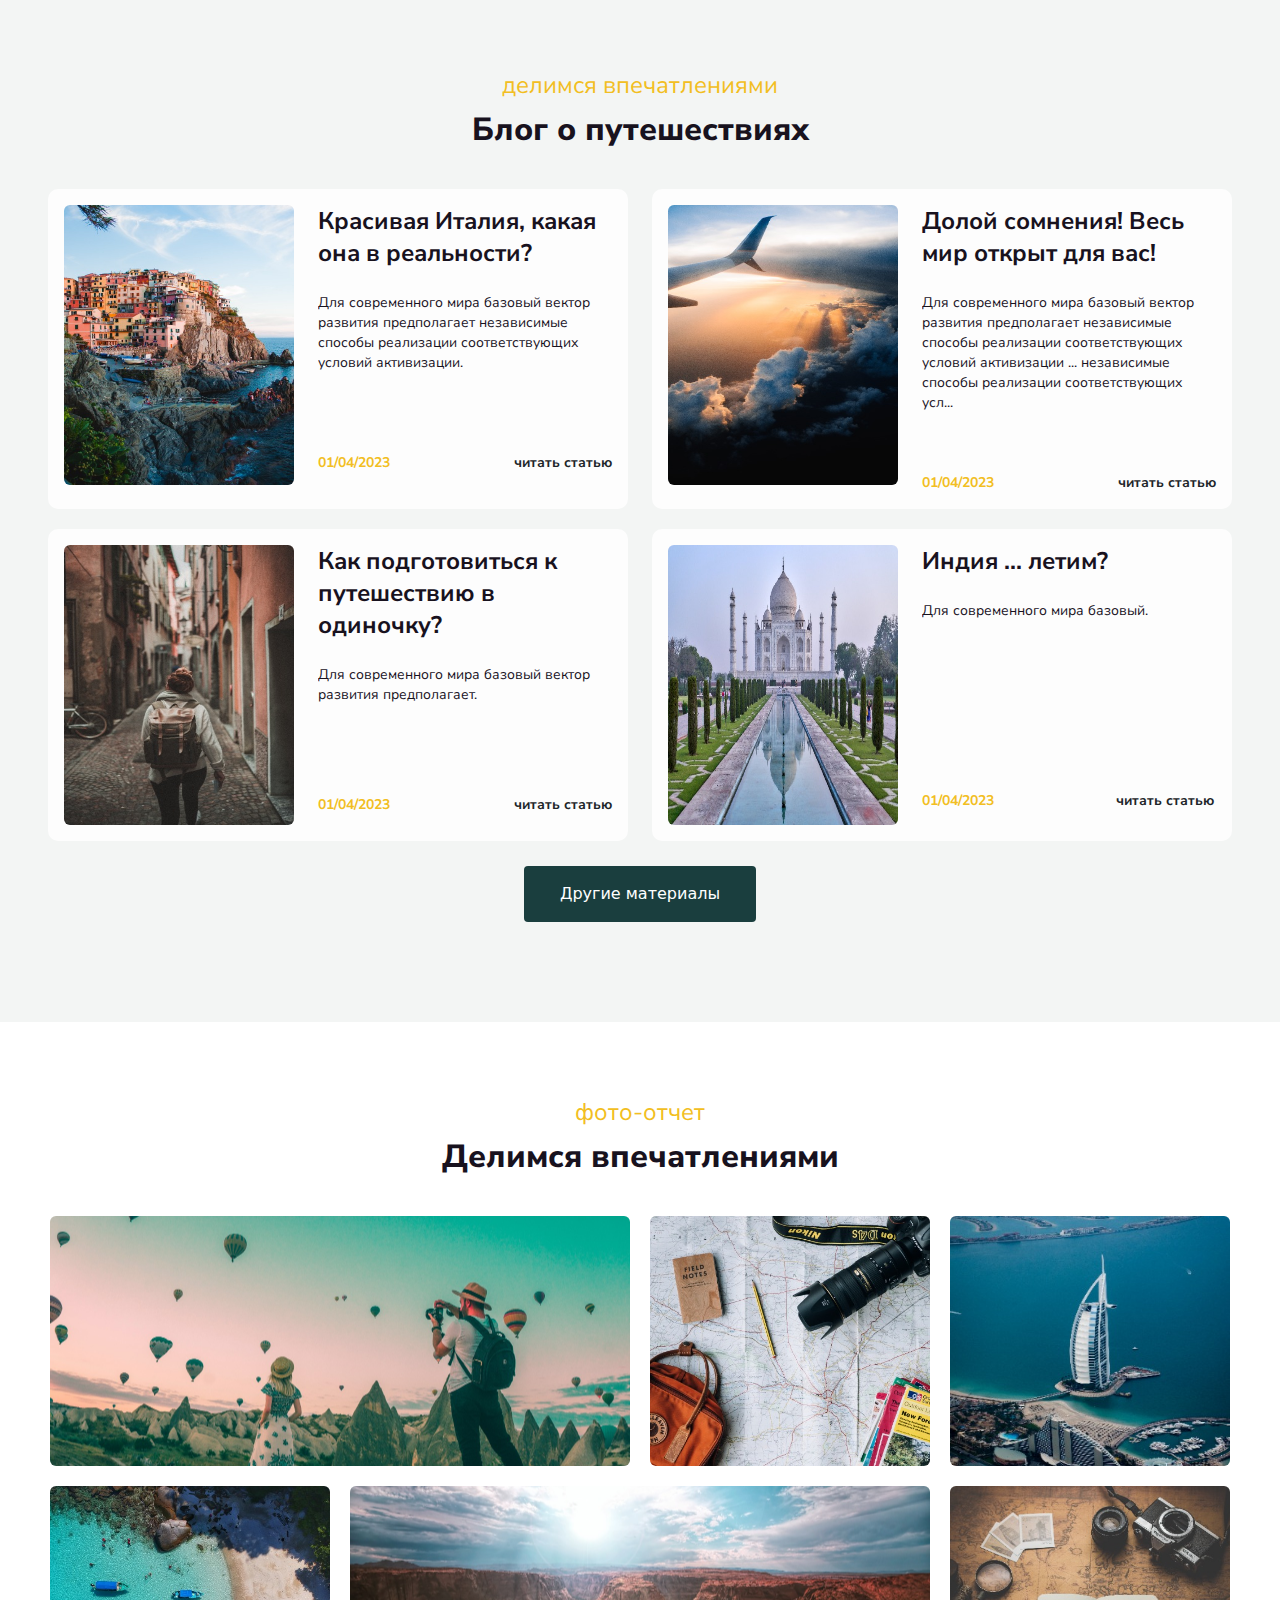
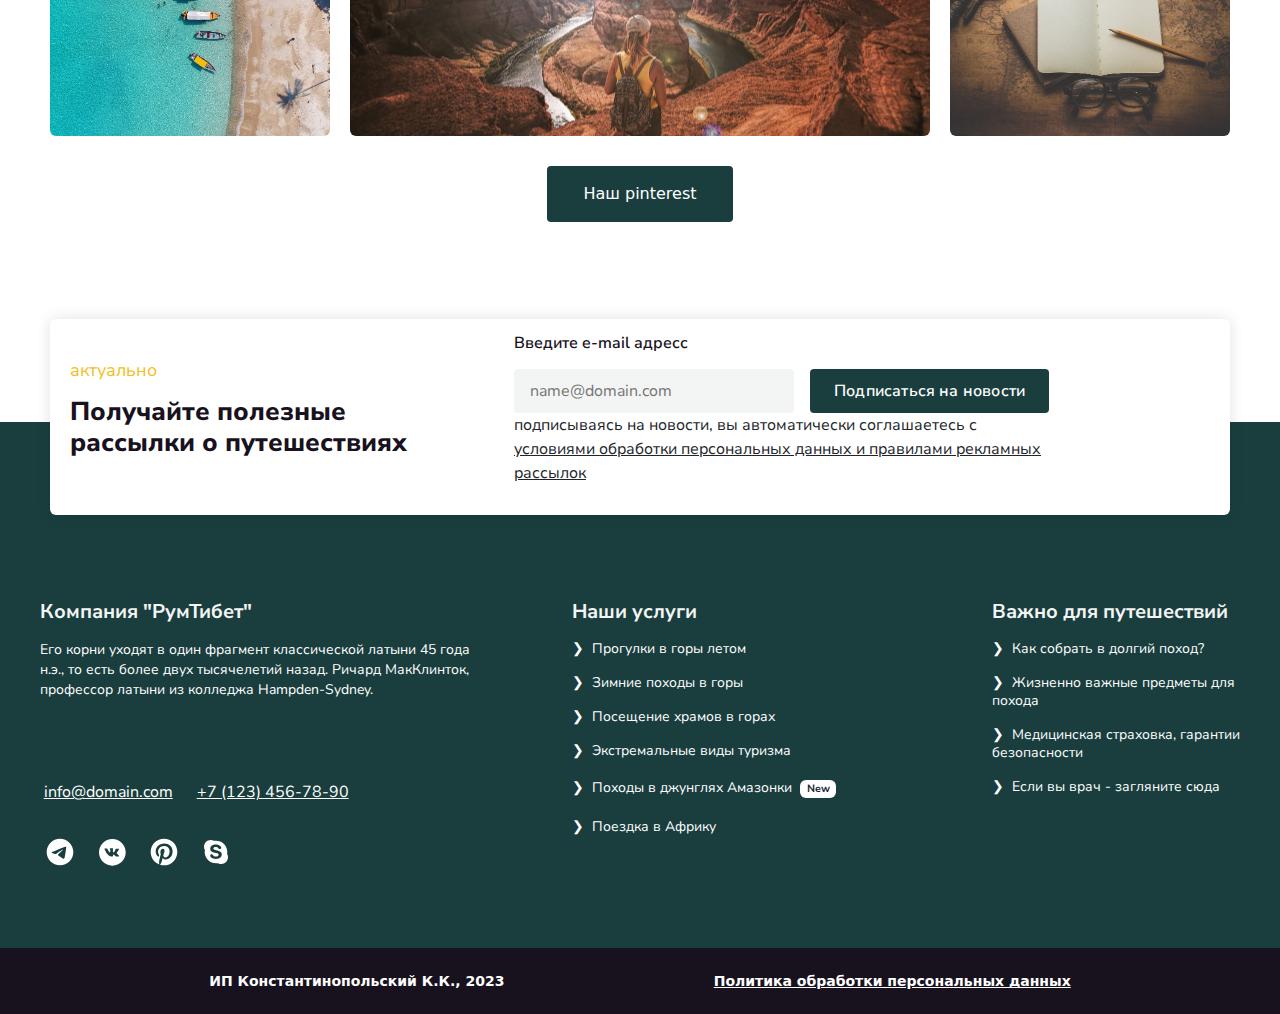
==== commit 94e0cb6b: "seventh commit" ====
--- a/index.html
+++ b/index.html
@@ -170,7 +170,7 @@
                         <p class="rating-number m-0">4.9</p>
                     </div>
                     <div class="tour-price">
-                        <div class="d-flex justify-content-around align-items-center">
+                        <div class="d-flex justify-content-around">
                             <p class="header m-1">Озеро возле гор <br> <span class="sub-header">романтическое
                                     приключение</span>
                             </p>
@@ -180,11 +180,12 @@
                         </div>
 
                         <div class="tour-info">
-                            <p>Его корни уходят в один фрагмент классической латыни 45 года н.э., то есть более двух
+                            <p class="tour-info-text">Его корни уходят в один фрагмент классической латыни 45 года н.э.,
+                                то есть более двух
                                 тысячелетий назад. Ричард МакКлинток, профессор латыни из колледжа Hampden-Sydney, штат
                                 Вирджиния, взял одно из самых странных слов в Lorem Ipsum, "consectetur"и занялся его
                                 поисками в классической латинской литературе.</p>
-                            <button>Программа тура</button>
+                            <button class="tour-info-btn">Программа тура</button>
                         </div>
 
                     </div>
@@ -199,11 +200,22 @@
                         </svg>
                         <p class="rating-number m-0">4.5</p>
                     </div>
-                    <div class="tour-price d-flex justify-content-around align-items-center">
-                        <p class="header m-1">Ночь в горах <br> <span class="sub-header">в компании друзей</span>
-                        </p>
-                        <div class="price-card p-0">
-                            <p class="price-tag">500$</p>
+                    <div class="tour-price">
+                        <div class="d-flex justify-content-around">
+                            <p class="header m-1">Ночь в горах <br> <span class="sub-header"> в комании друзей
+                                </span>
+                            </p>
+                            <div class="price-card p-0">
+                                <p class="price-tag">500$</p>
+                            </div>
+                        </div>
+                        <div class="tour-info">
+                            <p class="tour-info-text">Его корни уходят в один фрагмент классической латыни 45 года н.э.,
+                                то есть более двух
+                                тысячелетий назад. Ричард МакКлинток, профессор латыни из колледжа Hampden-Sydney, штат
+                                Вирджиния, взял одно из самых странных слов в Lorem Ipsum, "consectetur"и занялся его
+                                поисками в классической латинской литературе.</p>
+                            <button class="tour-info-btn">Программа тура</button>
                         </div>
                     </div>
                 </div>
@@ -217,20 +229,32 @@
                         </svg>
                         <p class="rating-number m-0">5.0</p>
                     </div>
-                    <div class="tour-price d-flex justify-content-around align-items-center">
-                        <p class="header m-1">Йога в горах <br> <span class="sub-header">для тех, кто заботится о
-                                себе</span>
-                        </p>
-                        <div class="price-card p-0">
-                            <p class="price-tag">230$</p>
-                        </div>
-                    </div>
-                </div>
-            </div>
-            <div class="d-flex justify-content-center align-content-center">
-                <a href="#" class="text-decoration-none"><button class="main-button border-0" type="submit">Рейтинг
-                        направлений</button></a>
-            </div>
+                    <div class="tour-price">
+                        <div class="d-flex justify-content-around">
+                            <p class="header m-1">Йога в горах <br> <span class="sub-header"> для тех, кто заботитс о
+                                    себе
+                                </span>
+                            </p>
+                            <div class="price-card p-0">
+                                <p class="price-tag">230$</p>
+                            </div>
+                        </div>
+                        <div class="tour-info">
+                            <p class="tour-info-text">Его корни уходят в один фрагмент классической латыни 45 года н.э.,
+                                то есть более двух
+                                тысячелетий назад. Ричард МакКлинток, профессор латыни из колледжа Hampden-Sydney, штат
+                                Вирджиния, взял одно из самых странных слов в Lorem Ipsum, "consectetur"и занялся его
+                                поисками в классической латинской литературе.</p>
+                            <button class="tour-info-btn">Программа тура</button>
+                        </div>
+                    </div>
+                </div>
+            </div>
+        </div>
+        <div class="d-flex justify-content-center align-content-center">
+            <a href="#" class="text-decoration-none"><button class="main-button border-0" type="submit">Рейтинг
+                    направлений</button></a>
+        </div>
         </div>
     </section>
     <!--Blog section-->
--- a/css/styles.css
+++ b/css/styles.css
@@ -356,8 +356,49 @@
     display: none !important;
 }
 
+.mountain-card:hover>.tour-price {
+    overflow: visible;
+    height: 100%;
+}
+
+.mountain-card:hover>.tour-rating {
+    display: none !important;
+}
+
+.sunrise-card:hover>.tour-price {
+    overflow: visible;
+    height: 100%;
+}
+
+.sunrise-card:hover>.tour-rating {
+    display: none !important;
+}
+
 .tour-info {
-    margin-top: 50px;
+    margin-top: 35px;
+}
+
+.tour-info-text {
+    color: #FDFDFD;
+    font-family: "Nunito Sans";
+    font-size: 16px;
+    font-style: normal;
+    font-weight: 400;
+    line-height: 150%;
+}
+
+.tour-info-btn {
+    padding: 12px 24px;
+    gap: 10px;
+    border-radius: 4px;
+    background: #1A3E3E;
+    color: #FDFDFD;
+    font-family: "Nunito Sans";
+    font-size: 16px;
+    font-style: normal;
+    font-weight: 600;
+    line-height: 20px;
+    letter-spacing: 0.192px;
 }
 
 .tour-price .header {
@@ -543,7 +584,7 @@
     width: 1180px;
     height: 196px;
     padding: 20px;
-    margin-top: -98px;
+    margin-top: -10px;
     background: white;
     border-radius: 6px;
     box-shadow: 0px 0px 15px 0px rgba(24, 18, 30, 0.12);
--- a/css/media.css
+++ b/css/media.css
@@ -5,6 +5,11 @@
 
     .nav-button {
         display: block;
+    }
+
+
+    .logo {
+        margin-left: 16px;
     }
 
     .nav.open .nav-list {
@@ -44,7 +49,7 @@
         position: absolute;
         z-index: 9;
         top: 30px;
-        right: 20px;
+        right: 16px;
     }
 
     .nav.open .nav-button {
@@ -60,8 +65,8 @@
     }
 
     .h-text {
-        margin-left: 4px;
         margin-top: 310px;
+        width: 345px;
     }
 
     .header-text {
@@ -70,7 +75,7 @@
 
     .hidden-btn {
         display: block !important;
-        margin-left: -277px;
+        margin-left: -227px;
     }
 
     .header {
@@ -204,7 +209,7 @@
         padding-right: 16px;
     }
 
-    .impression-pics::-wekit-scrollbar {
+    .impression-pics::-webkit-scrollbar {
         width: 0;
     }
 
@@ -230,7 +235,7 @@
     }
 
     .subscribe {
-        margin: -430px 0 176px 0;
+        margin: -375px 0 220px 0;
     }
 
     .subscribe-mobile-text {
@@ -238,11 +243,11 @@
         margin-left: -30px !important;
     }
 
-    .subscribe-mobile-text .header{
+    .subscribe-mobile-text .header {
         margin-bottom: 8px !important;
     }
 
-    .subscribe-mobile-text .sub-header{
+    .subscribe-mobile-text .sub-header {
         margin-bottom: 16px !important;
     }
 
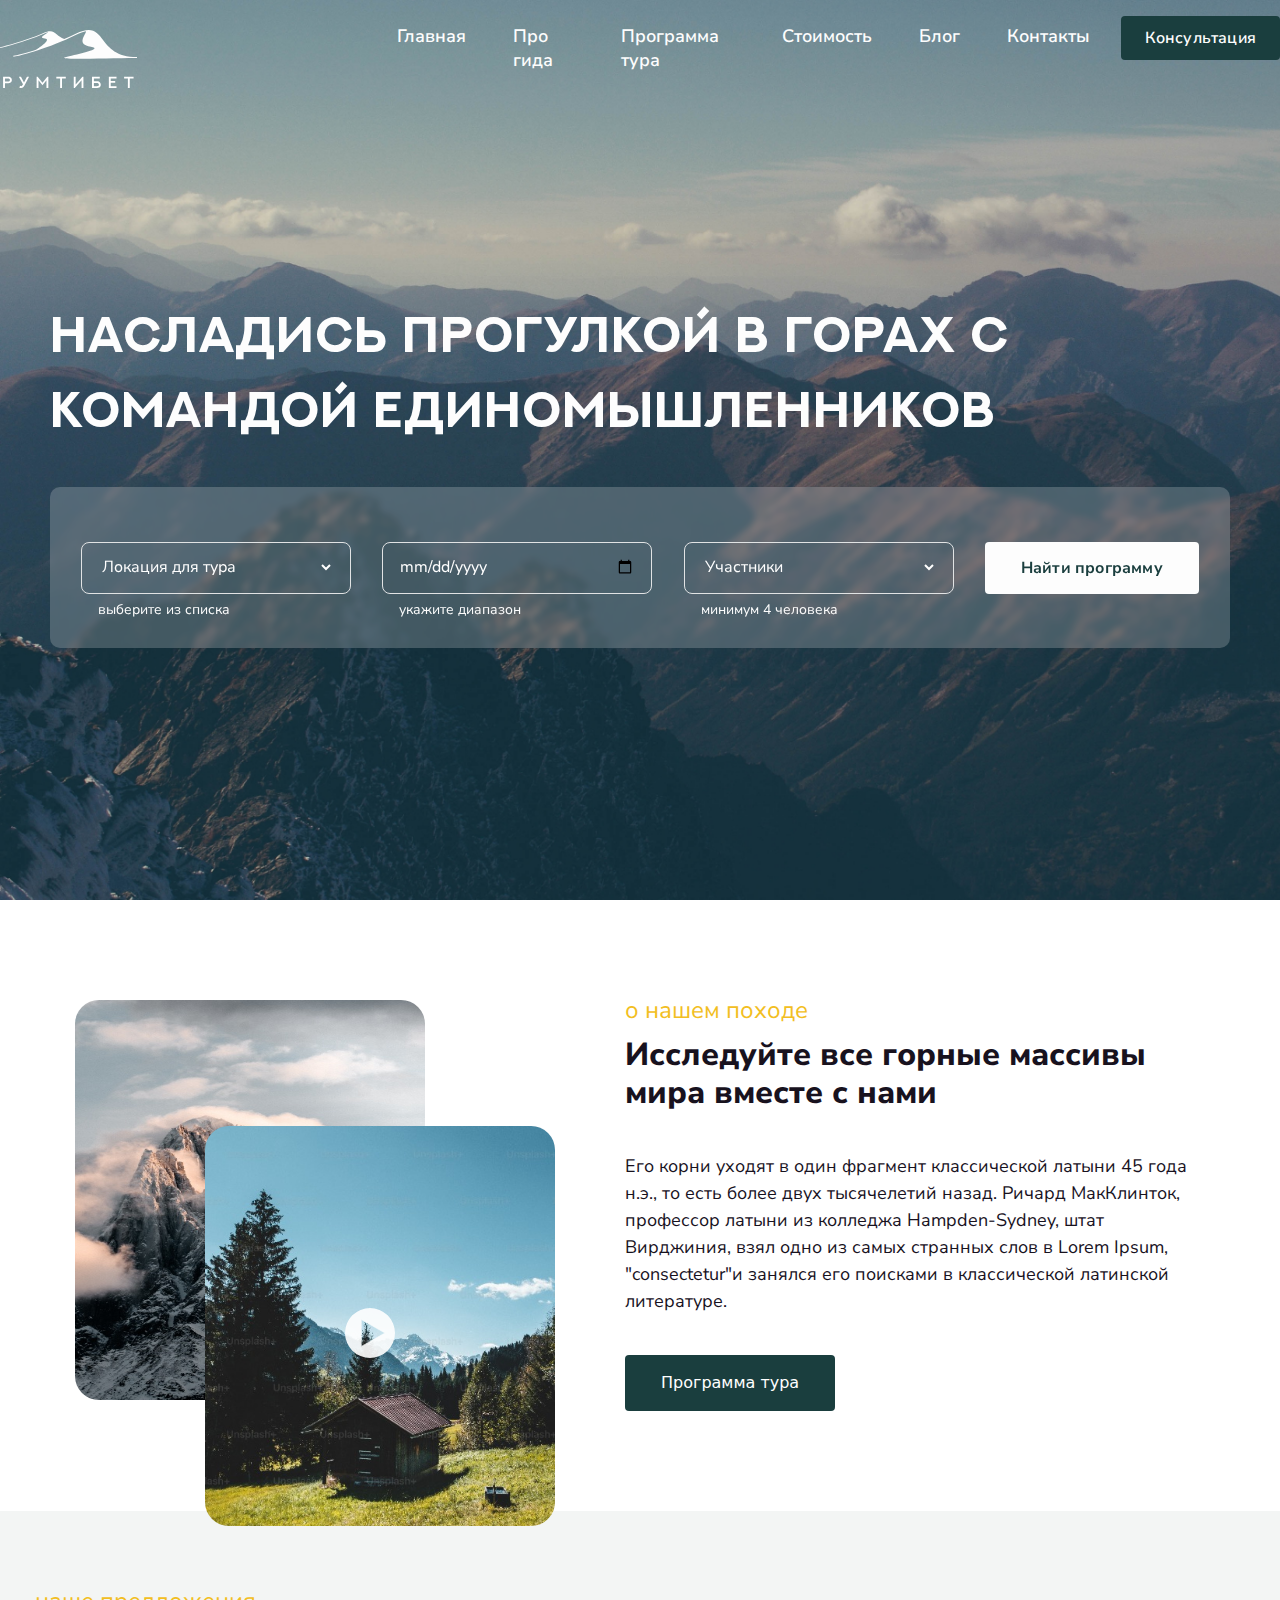
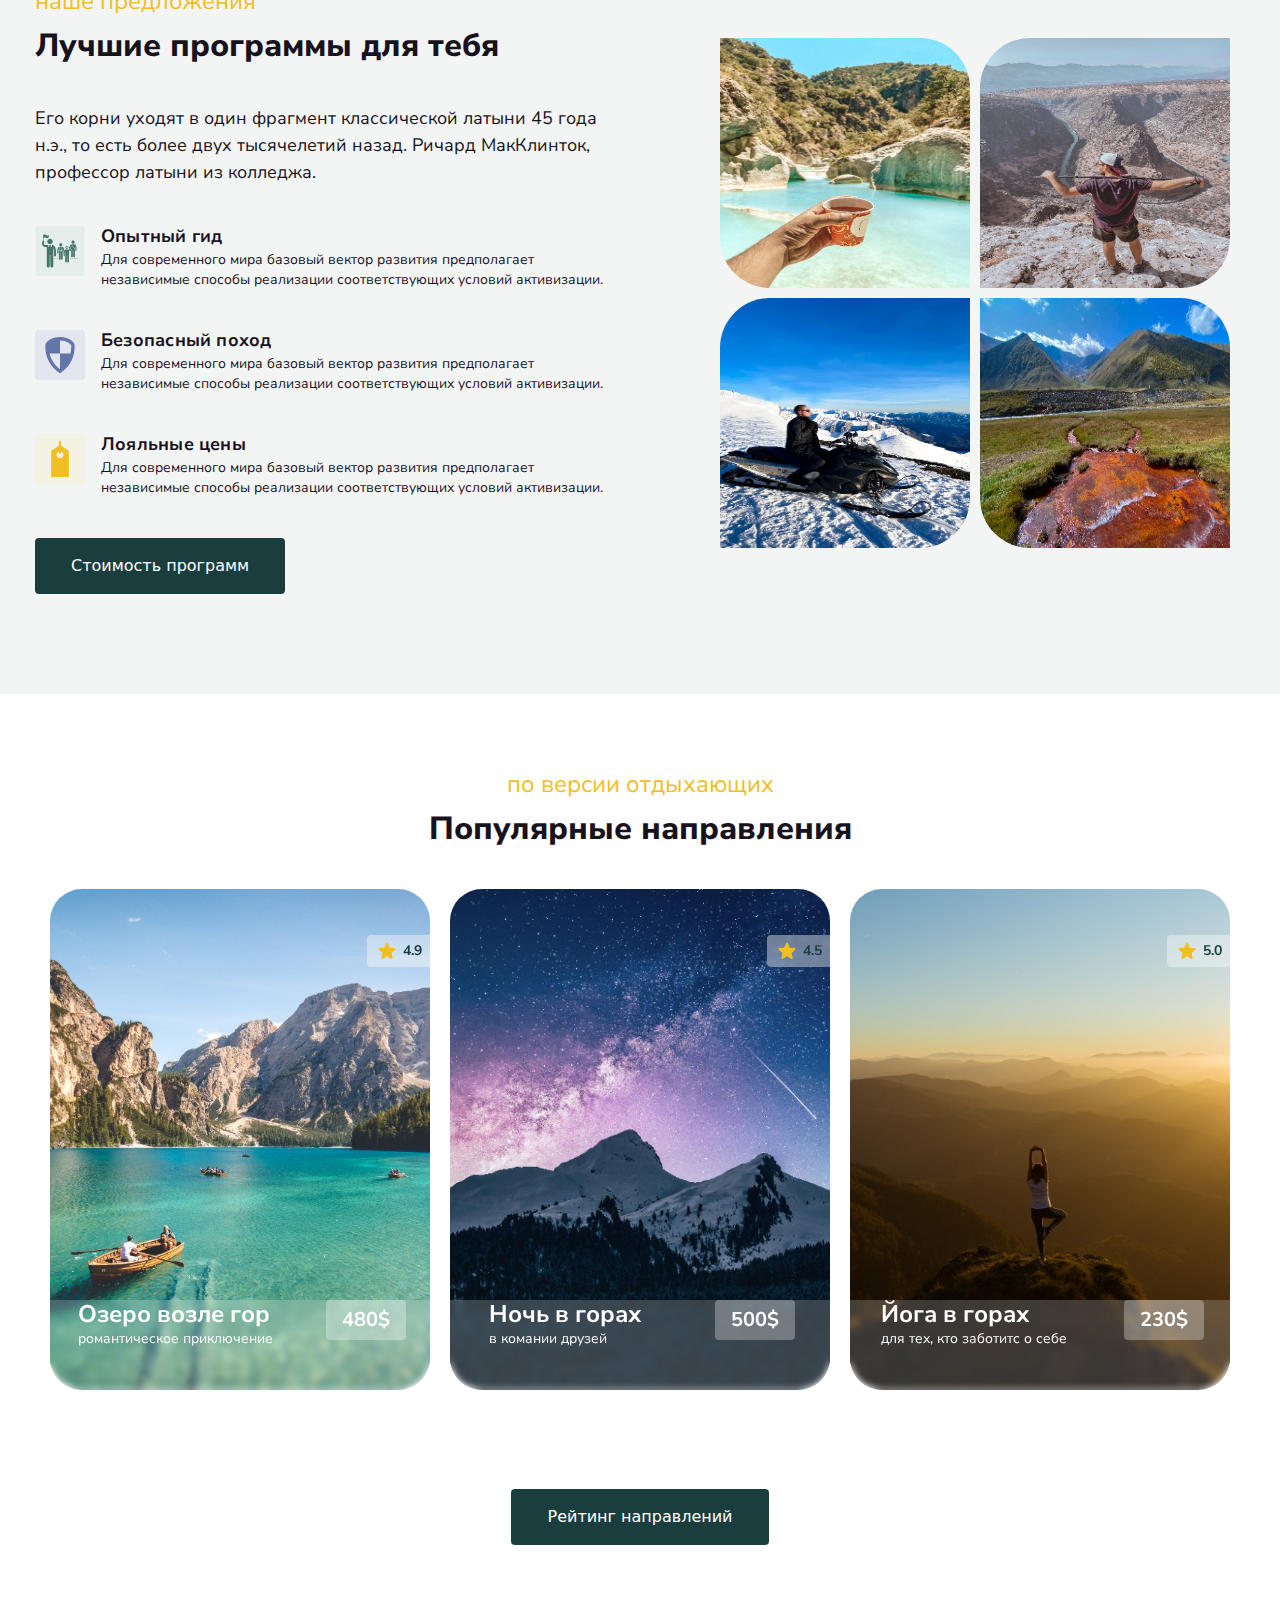
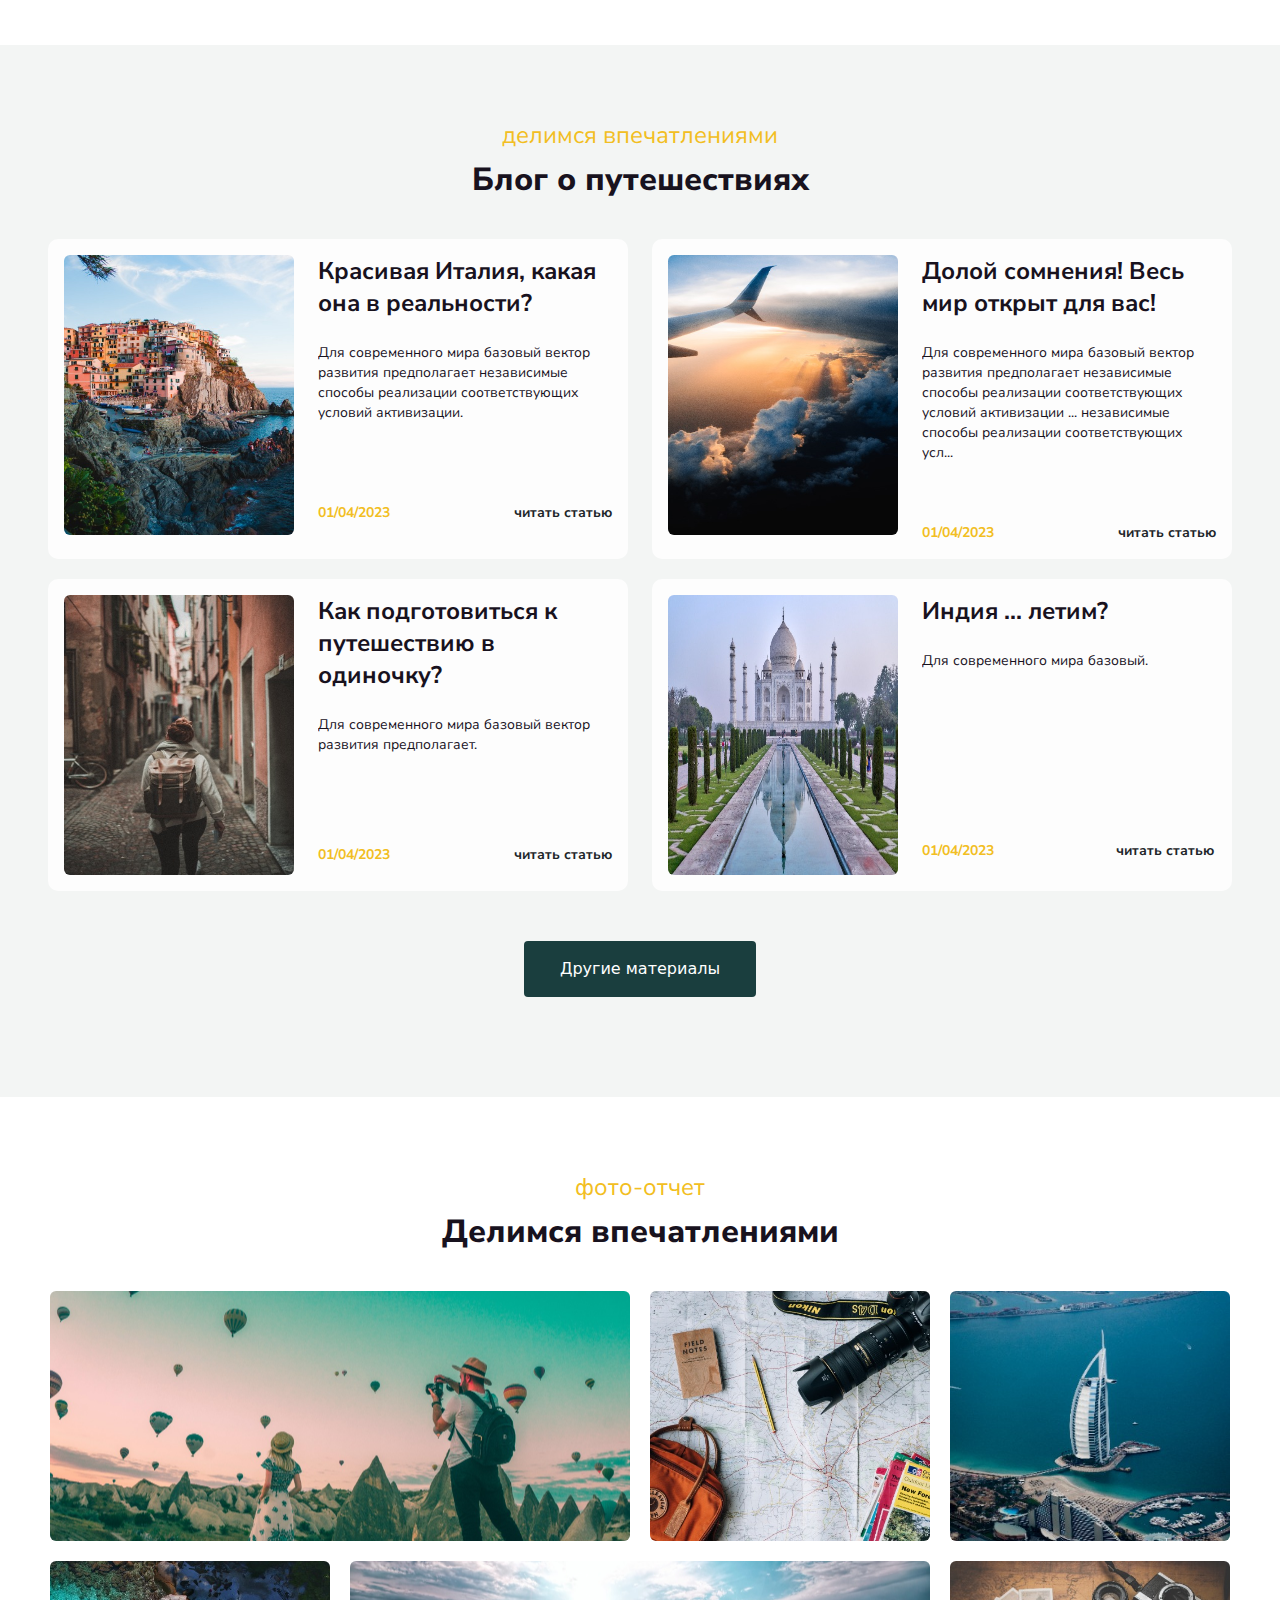
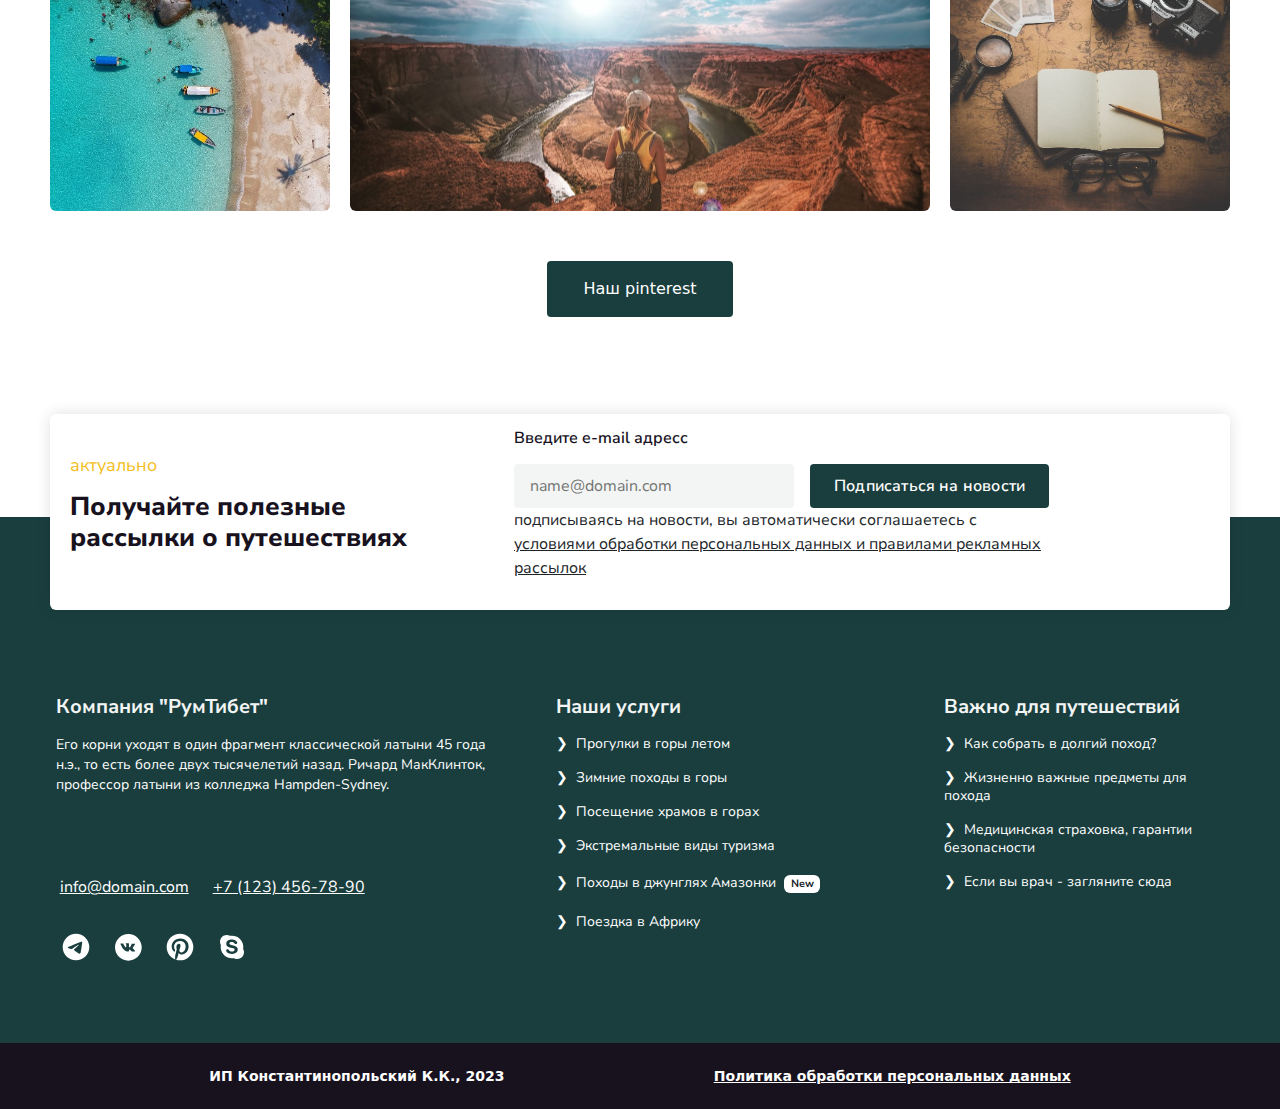
==== commit 7ba39530: "eightth commit" ====
--- a/index.html
+++ b/index.html
@@ -73,10 +73,24 @@
         </div>
     </header>
     <!--Our trip section-->
-    <section class="our-trip d-flex justify-content-center align-items-center">
-        <div class="our-trip-container d-flex justify-content-center align-content-center">
-            <div class="media">
-                <img class="our-trip-pic" src="./imgs/2page/pic2.jfif" alt="">
+    <section class="our-trip d-flex justify-content-center">
+        <div class="our-trip-container d-flex justify-conent-center">
+            <div class="trip-media">
+                <div class="trip-pic position-absolute">
+                    <img class="our-trip-pic" src="./imgs/2page/pic2.jfif" alt="">
+                    <div class="trip-video">
+                        <video class="our-trip-video" id="video" preload="metadata" poster="./imgs/2page/pic3.jfif"
+                            src="./videos/video.mp4"></video>
+                    </div>
+                    <div class="play-button-wrapper">
+                        <div title="Play video" class="play-gif" id="circle-play-b">
+                            <!-- SVG Play Button -->
+                            <svg xmlns="http://www.w3.org/2000/svg" viewBox="0 0 80 80">
+                                <path d="M40 0a40 40 0 1040 40A40 40 0 0040 0zM26 61.56V18.44L64 40z" />
+                            </svg>
+                        </div>
+                    </div>
+                </div>
             </div>
             <div class="text-container">
                 <p class="header">
@@ -185,7 +199,7 @@
                                 тысячелетий назад. Ричард МакКлинток, профессор латыни из колледжа Hampden-Sydney, штат
                                 Вирджиния, взял одно из самых странных слов в Lorem Ipsum, "consectetur"и занялся его
                                 поисками в классической латинской литературе.</p>
-                            <button class="tour-info-btn">Программа тура</button>
+                            <button class="tour-info-btn border-0">Программа тура</button>
                         </div>
 
                     </div>
@@ -215,7 +229,7 @@
                                 тысячелетий назад. Ричард МакКлинток, профессор латыни из колледжа Hampden-Sydney, штат
                                 Вирджиния, взял одно из самых странных слов в Lorem Ipsum, "consectetur"и занялся его
                                 поисками в классической латинской литературе.</p>
-                            <button class="tour-info-btn">Программа тура</button>
+                            <button class="tour-info-btn border-0">Программа тура</button>
                         </div>
                     </div>
                 </div>
@@ -245,7 +259,7 @@
                                 тысячелетий назад. Ричард МакКлинток, профессор латыни из колледжа Hampden-Sydney, штат
                                 Вирджиния, взял одно из самых странных слов в Lorem Ipsum, "consectetur"и занялся его
                                 поисками в классической латинской литературе.</p>
-                            <button class="tour-info-btn">Программа тура</button>
+                            <button class="tour-info-btn border-0">Программа тура</button>
                         </div>
                     </div>
                 </div>
@@ -394,7 +408,7 @@
                     <a href="#!"><img src="./imgs/footer-page/skype.svg" alt=""></a>
                 </div>
             </div>
-            <ul class="text-white services">
+            <ul class="text-white services p-0">
                 <p class="ul-header">Наши услуги</p>
                 <li>&#10095; <a href="">Прогулки в горы летом</a></li>
                 <li>&#10095; <a href="">Зимние походы в горы</a></li>
@@ -404,7 +418,7 @@
                             class="badge bg-white text-dark m-1">New</span></a></li>
                 <li>&#10095; <a href="">Поездка в Африку</a></li>
             </ul>
-            <ul class="text-white important">
+            <ul class="text-white important p-0">
                 <p class="ul-header">Важно для путешествий</p>
                 <li>&#10095; <a href="">Как собрать в долгий поход?</a></li>
                 <li>&#10095; <a href="">Жизненно важные предметы для похода</a></li>
--- a/css/styles.css
+++ b/css/styles.css
@@ -149,7 +149,7 @@
 
 .our-trip-container {
     padding: 100px 0 100px 0;
-    gap: 120px;
+    gap: 550px;
 }
 
 .our-trip-pic {
@@ -158,6 +158,46 @@
     flex-shrink: 0;
     border-radius: 24px;
     background: url(../imgs/2page/pic2.jfif), lightgray 50% / cover no-repeat, #D9D9D9;
+}
+
+.our-trip-video {
+    width: 350px;
+    height: 400px;
+    flex-shrink: 0;
+    border-radius: 24px;
+    object-fit: cover;
+    position: absolute;
+    top: 126px;
+    left: 130px;
+}
+
+.play-button-wrapper {
+    position: absolute;
+    top: 265px;
+    left: 120px;
+    bottom: 0;
+    display: flex;
+    align-items: center;
+    justify-content: center;
+    width: 100%;
+    height: auto;
+    pointer-events: none;
+
+    #circle-play-b {
+        cursor: pointer;
+        pointer-events: auto;
+
+        svg {
+            width: 50px;
+            height: 50px;
+            fill: #fff;
+            stroke: #fff;
+            cursor: pointer;
+            background-color: rgba(black, 0.2);
+            border-radius: 50%;
+            opacity: 0.9;
+        }
+    }
 }
 
 .text-container {
@@ -298,7 +338,7 @@
 }
 
 .popular-content {
-    padding: 80px 0 100px 0;
+    padding: 80px 0 50px 0;
 }
 
 .popular-tours {
@@ -441,6 +481,7 @@
 
 .blog {
     background: #F3F5F4;
+    margin-top: 100px;
 }
 
 .blog-container {
@@ -451,7 +492,7 @@
     row-gap: 20px;
     column-gap: 24px;
     font-family: "Nunito Sans";
-    margin-bottom: 25px;
+    margin-bottom: 50px;
 }
 
 .blog-card {
@@ -553,7 +594,7 @@
 .impression-pics {
     gap: 20px;
     max-width: 1180px;
-    margin: 0 auto 30px;
+    margin: 0 auto 50px;
 }
 
 .impression-pics img {
--- a/css/media.css
+++ b/css/media.css
@@ -99,6 +99,10 @@
         padding-right: 16px;
     }
 
+    .our-trip-pic {
+        display: none;
+    }
+
     .suggestions-pics {
         display: none !important;
     }
@@ -139,6 +143,14 @@
 
     .price-tag {
         font-size: 16px;
+    }
+
+    .tour-info-text {
+        font-size: 14px;
+    }
+
+    .tour-info-btn{
+        font-size: 14px;
     }
 
     .cards-container {
